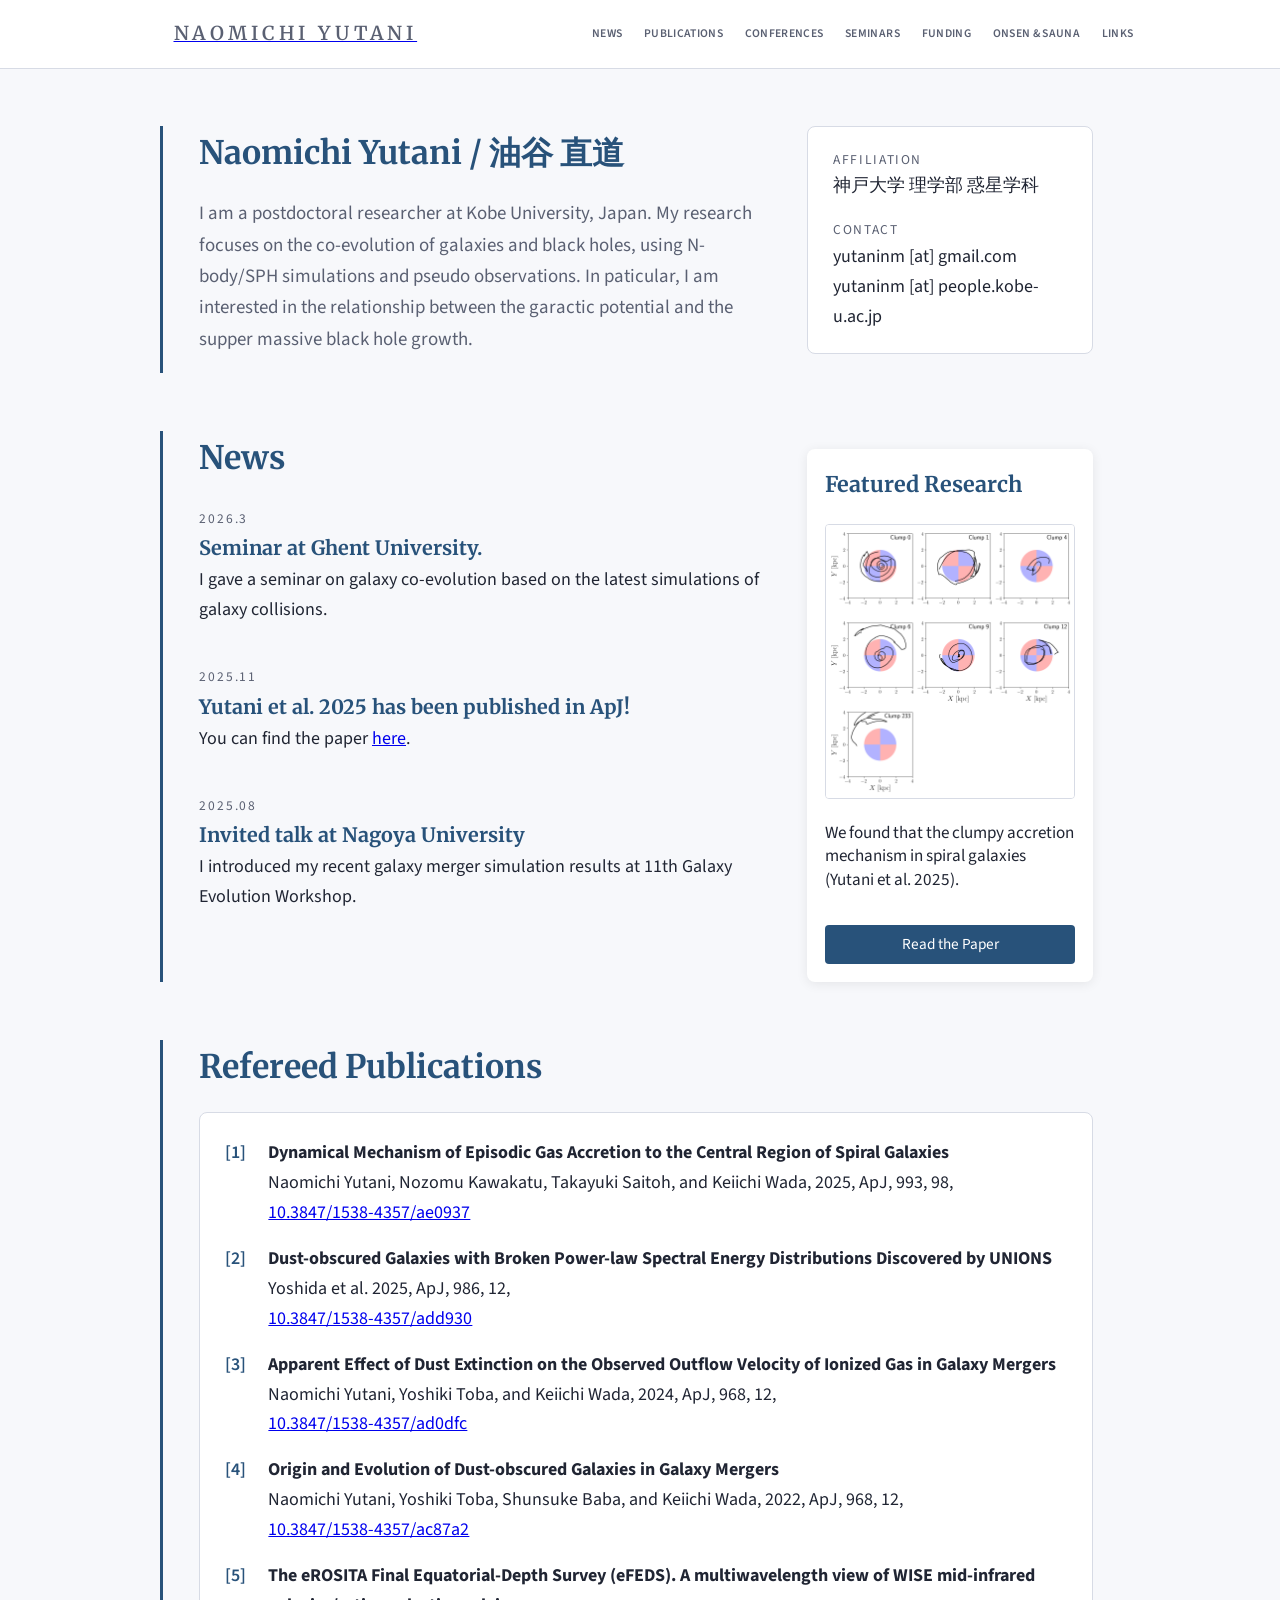
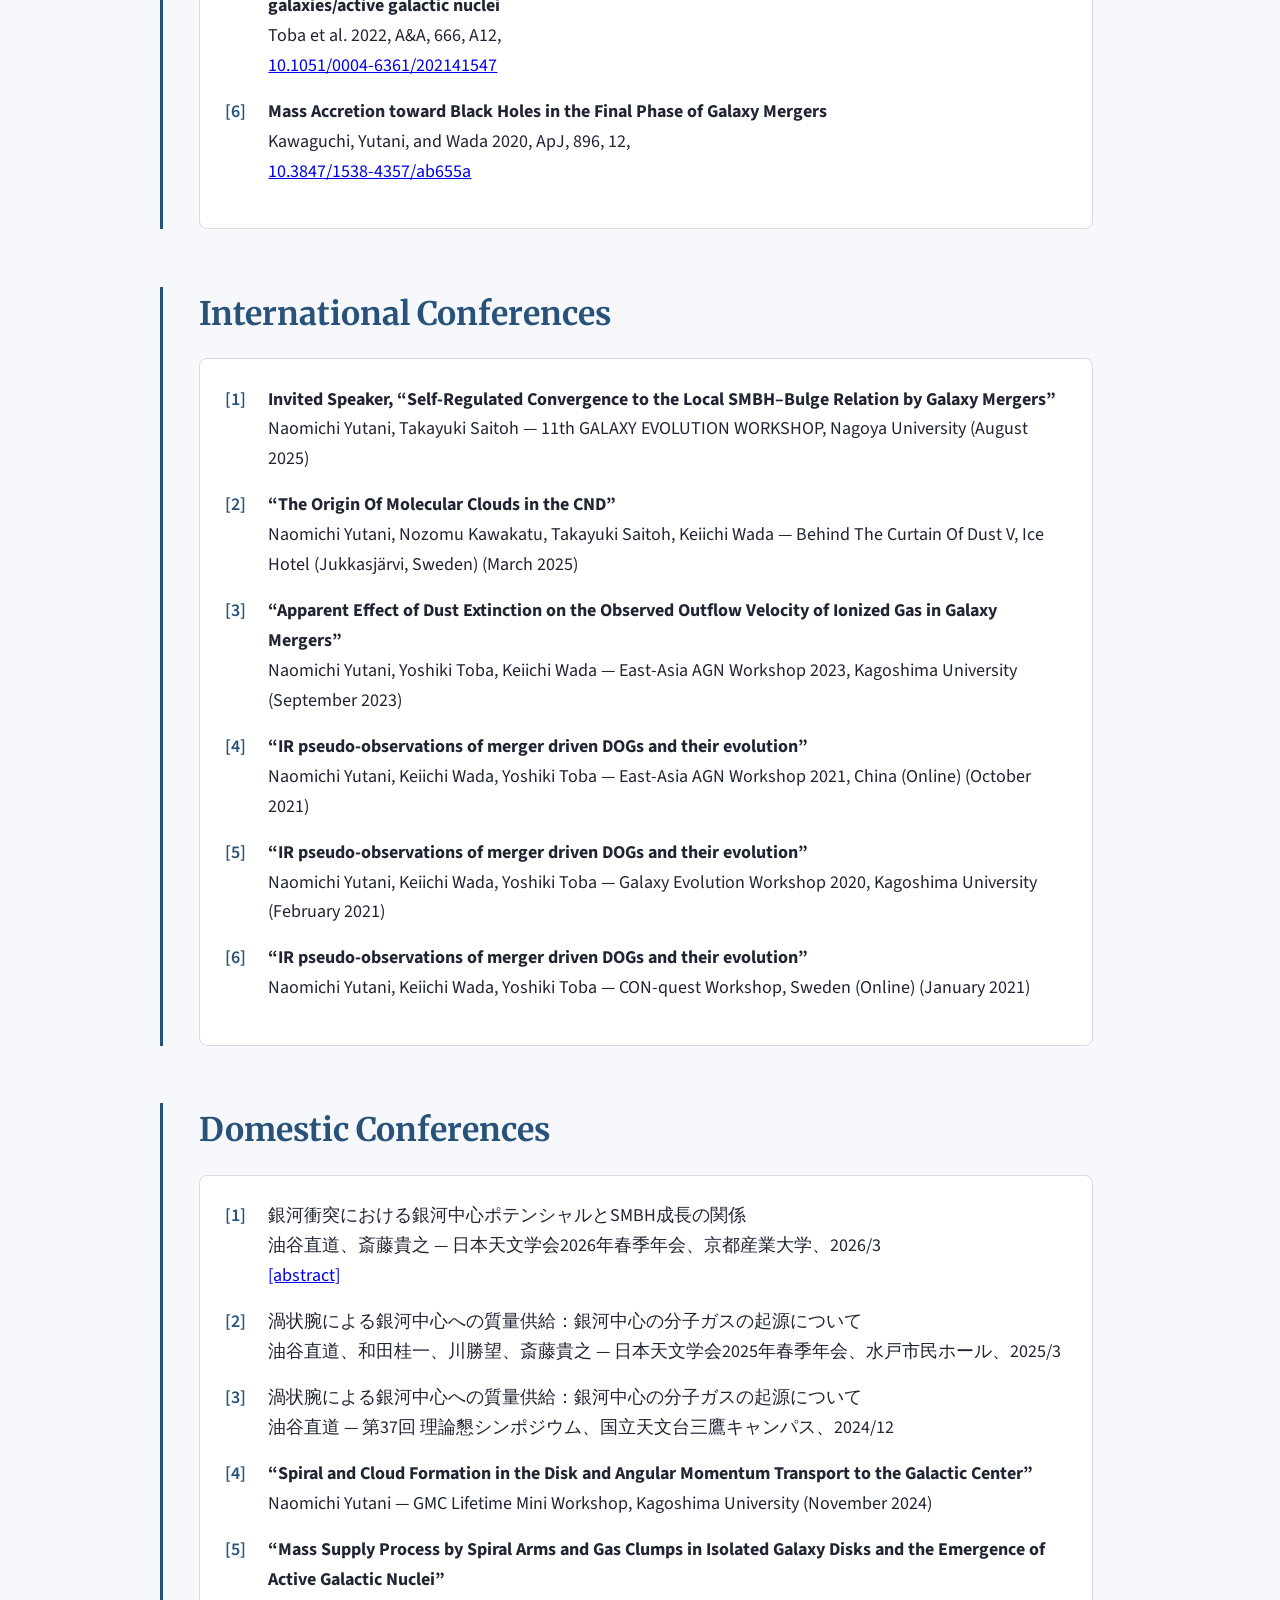
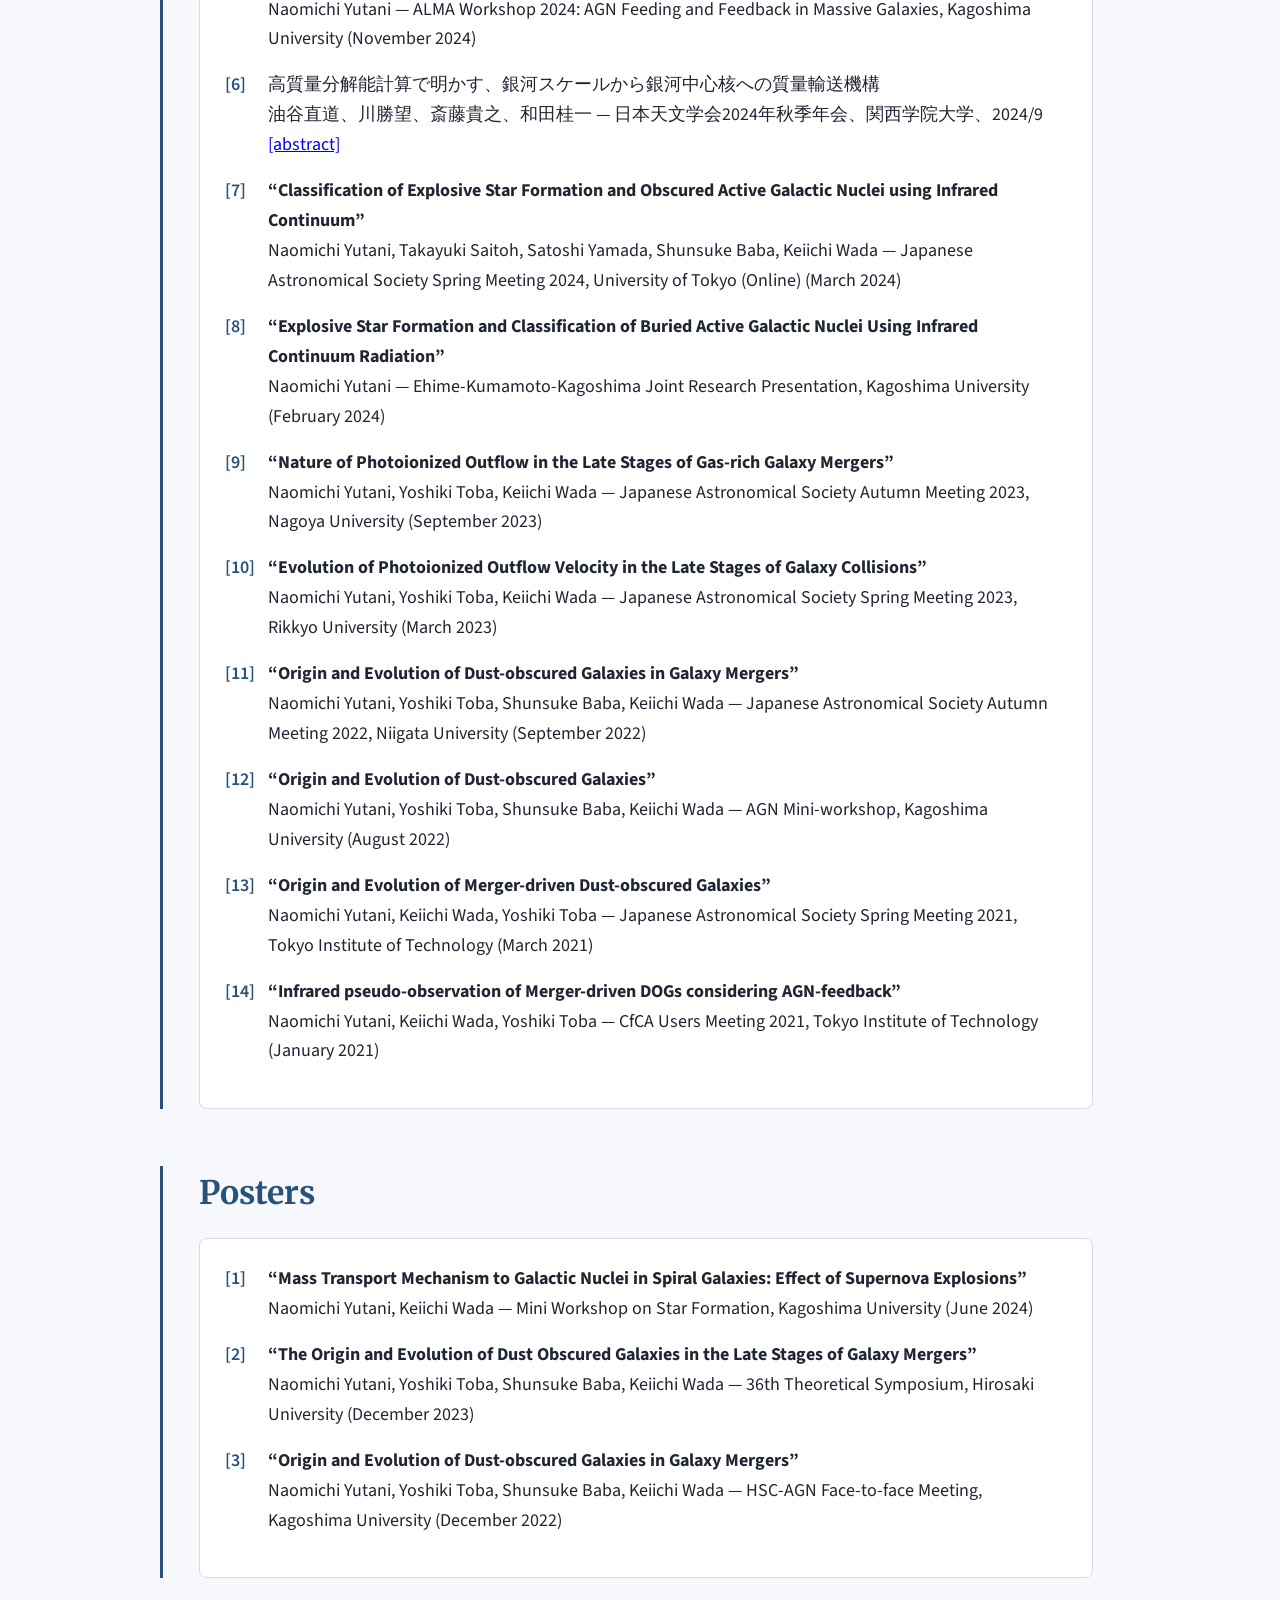
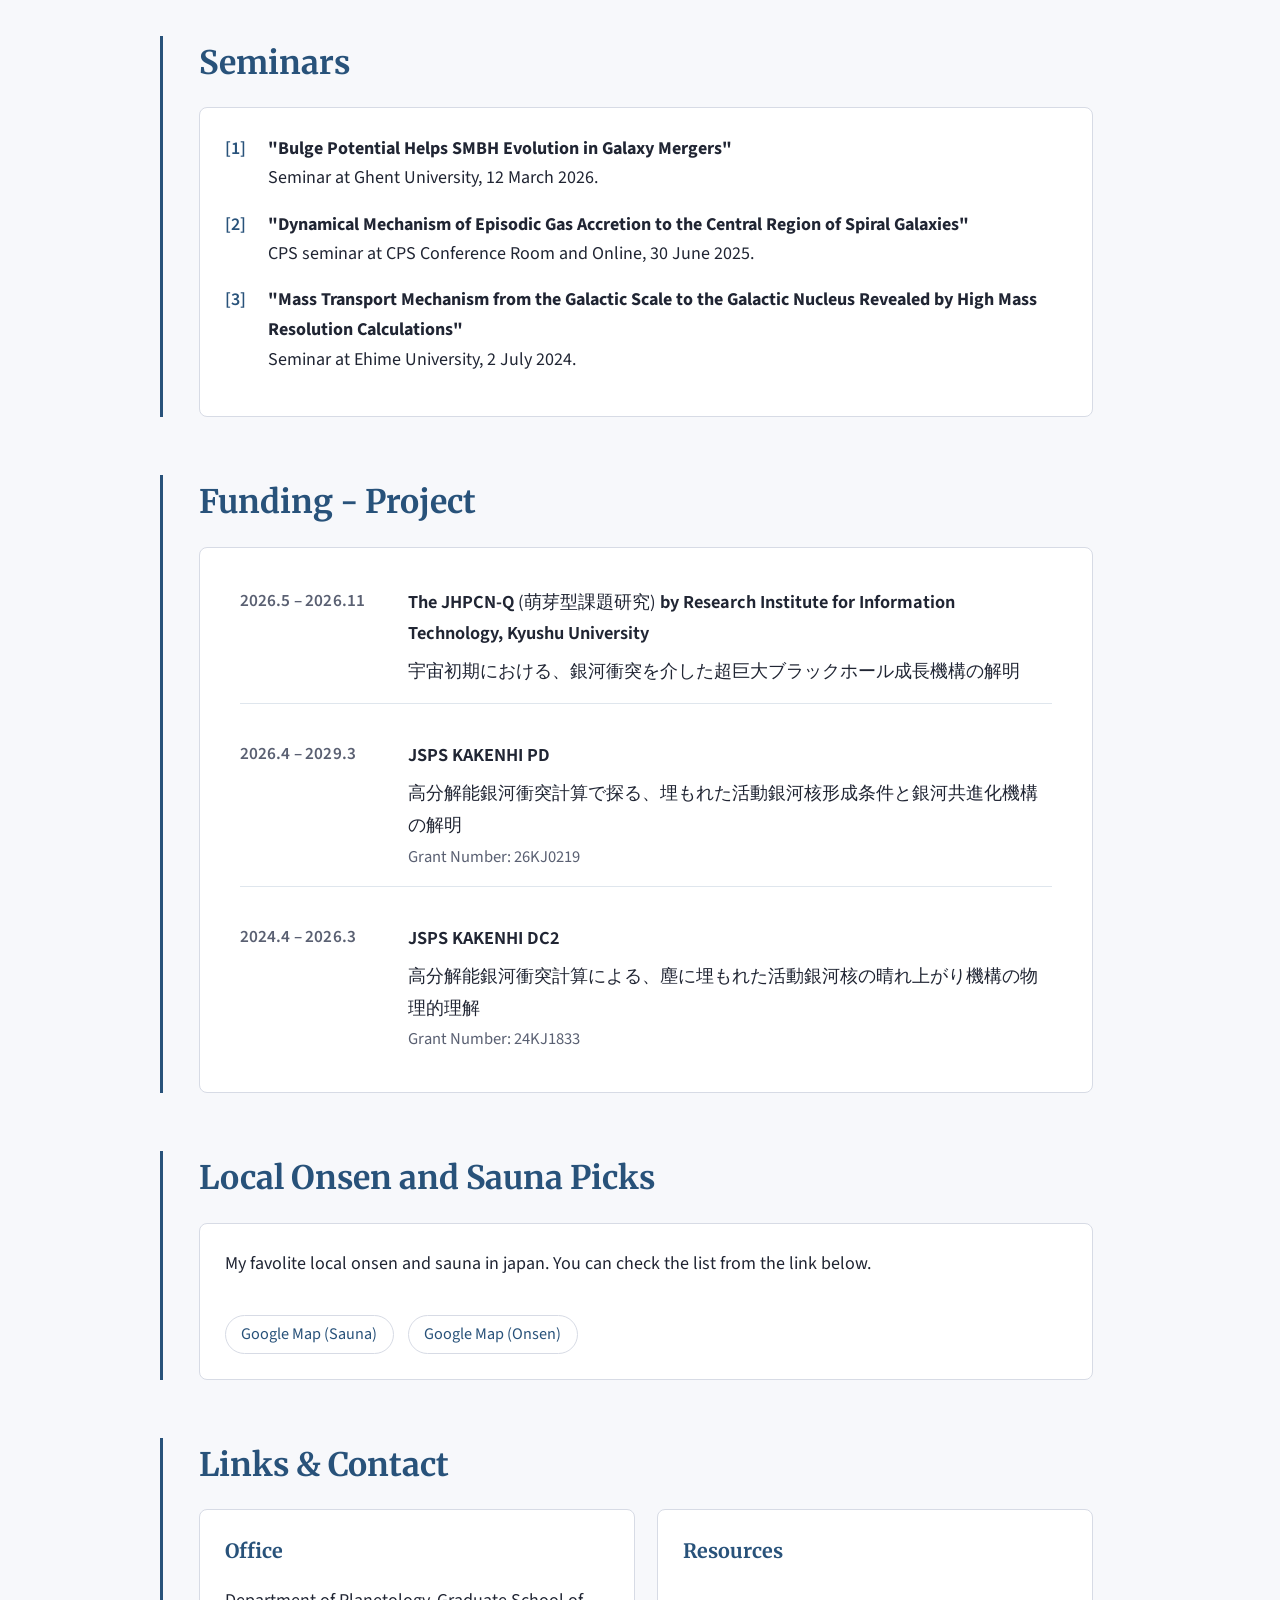
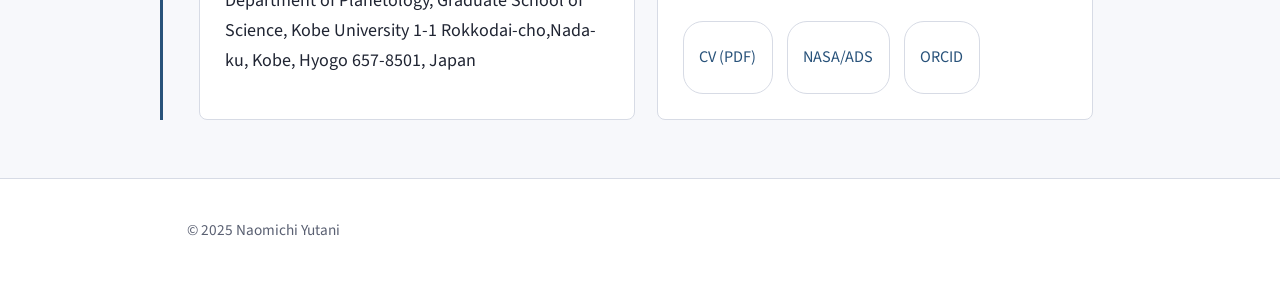
==== index.html @ e9ad1943 "update index.html" ====
<!DOCTYPE html>
<!--
  Naomichi Yutani research homepage
  コメントを追加して、初学者でも構造を追いやすいようにしています。
-->
<html lang="ja">
  <head>
    <meta charset="UTF-8" />
    <meta name="viewport" content="width=device-width, initial-scale=1.0" />
    <title>Naomichi Yutani (油谷 直道) – Personal Homepage</title>
    <link rel="preconnect" href="https://fonts.googleapis.com" />
    <link rel="preconnect" href="https://fonts.gstatic.com" crossorigin />
    <link
      href="https://fonts.googleapis.com/css2?family=Merriweather:wght@400;600&family=Source+Sans+3:wght@300;400;600&display=swap"
      rel="stylesheet"
    />
    <style>
      /*
        :root には CSS のカスタムプロパティ(変数)をまとめています。
        色やフォントサイズを一括で調整できるようにするためです。
      */
      :root {
        --bg: #f7f8fb;
        --surface: #ffffff;
        --text: #202533;
        --text-soft: #5a6072;
        --accent: #28527a;
        --border: #d7dbe5;
        font-size: clamp(15px, 0.9vw + 12px, 18px);
      }

      /* どの要素でも box-sizing を統一して、余白計算をシンプルにします。 */
      *,
      *::before,
      *::after {
        box-sizing: border-box;
      }

      /* ページ全体の基本スタイル。背景色と本文フォントなどを指定。 */
      body {
        margin: 0;
        font-family: "Source Sans 3", "Hiragino Sans", sans-serif;
        background: var(--bg);
        color: var(--text);
        line-height: 1.66;
      }

      /* ヘッダーは常に画面上部に固定するため position: sticky を利用。 */
      header {
        background: var(--surface);
        border-bottom: 1px solid var(--border);
        position: sticky;
        top: 0;
        z-index: 10;
        padding-left: 1.5rem;
      }

      /* コンテンツ幅を中央に揃え、左右に余白を作るラッパー。 */
      .container {
        max-width: 960px;
        margin: 0 auto;
        padding: 0 1.5rem;
      }

      .navbar {
        display: flex;
        align-items: center;
        justify-content: space-between;
        padding: 1rem 0;
      }

      .brand {
        display: flex;
        flex-direction: column;
        gap: 0.15rem;
      }

      .brand span:first-child {
        font-family: "Merriweather", "Yu Mincho", serif;
        font-size: clamp(1.8rem, 3vw, 2.2rem);
        font-weight: 700;
      }

      .brand span:last-child {
        font-size: clamp(0.95rem, 1.5vw, 1.1rem);
        text-transform: uppercase;
        letter-spacing: 0.2em;
        color: var(--text-soft);
        font-weight: 600;
      }

      /* ナビゲーションリンクは横並び。スマホではメディアクエリで上書き。 */
      nav {
        display: flex;
        gap: 1.2rem;
      }

      nav a {
        font-size: clamp(0.65rem, 0.9vw, 0.8rem);
        letter-spacing: 0.03em;
        text-transform: uppercase;
        text-decoration: none;
        color: var(--text-soft);
        font-weight: 600;
      }

      nav a:hover,
      nav a:focus {
        color: var(--accent);
      }

      /* スマホ用のナビ開閉ボタン。PCでは非表示にし、後で表示を切り替えます。 */
      .nav-toggle {
        display: none;
        background: none;
        border: 1px solid var(--border);
        border-radius: 4px;
        padding: 0.4rem 0.8rem;
        margin-right: 1.5rem;
        font-size: clamp(0.95rem, 1.4vw, 1rem);
        text-transform: uppercase;
        letter-spacing: 0.1em;
        font-weight: 600;
      }

      /* メイン領域に上下の余白を確保します。 */
      main {
        padding: 2rem 0 4rem;
      }

      /* Grid layout for news section */
      .grid-container {
        display: grid;
        grid-template-columns: 2fr 1fr;
        gap: 2rem;
        align-items: start;
      }

      .news-content {
        width: 100%;
      }

      @media (max-width: 768px) {
        .grid-container {
          grid-template-columns: 1fr;
        }
        
        .news-content {
          order: 1;
        }
        
        .news-details {
          order: -1;
          margin-bottom: 2rem;
        }
      }

      /* Hero section with two columns */
      .hero {
        display: grid;
        grid-template-columns: 1fr 1fr;
        gap: 2rem;
        align-items: start;
        margin-bottom: 3rem;
      }

      .hero > div:first-child {
        padding-right: 1rem;
      }

      /* Paper highlight section */
      /* News details section - for paper highlights */
      .news-details {
        display: grid;
        gap: 1rem;
        background: var(--surface);
        padding: 1rem;
        border-radius: 8px;
        box-shadow: 0 2px 12px rgba(0,0,0,0.08);
        margin-top: 1rem;
      }

      .news-details h3 {
        font-size: 1.2rem;
        margin: 0 0 0.15rem 0;
        color: var(--accent);
      }

      .news-details img {
        width: 100%;
        border-radius: 4px;
        margin: 0.05rem 0 0.05rem 0;
        border: 1px solid var(--border);
      }

      .news-details p {
        margin: 0.15rem 0 0.3rem 0;
        line-height: 1.4;
        font-size: 0.95rem;
      }

      .news-details .button {
        display: inline-block;
        margin-top: 0.5rem;
        padding: 0.4rem 1rem;
        background-color: var(--accent);
        color: white;
        text-decoration: none;
        border-radius: 4px;
        font-size: 0.85rem;
        transition: all 0.2s ease;
        text-align: center;
        min-width: 120px;
      }

      .news-details .button:hover {
        background-color: #1a3d5c;
        transform: translateY(-1px);
        box-shadow: 0 2px 8px rgba(0,0,0,0.1);
      }

      .paper-highlight img {
        width: 100%;
        border-radius: 4px;
        margin: 1rem 0;
        border: 1px solid var(--border);
      }

      .paper-highlight h3 {
        margin-bottom: 0.5rem;
        color: var(--accent);
        font-size: 1.2rem;
      }

      .paper-highlight p {
        margin: 0.5rem 0;
        line-height: 1.5;
      }

      .button {
        display: inline-block;
        margin-top: 0.8rem;
        padding: 0.5rem 1rem;
        background-color: var(--accent);
        color: white;
        text-decoration: none;
        border-radius: 4px;
        font-size: 0.9rem;
        transition: background-color 0.2s ease;
      }

      .button:hover {
        background-color: #1a3d5c;
      }

      /* Responsive Design */
      @media (max-width: 768px) {
        .hero {
          grid-template-columns: 1fr;
        }
        
        .hero > div:first-child {
          padding-right: 0;
        }
      }

      section {
        margin: 3.2rem 0;
        scroll-margin-top: clamp(5rem, 10vh, 6.5rem);
        position: relative;
        padding-left: 1.5rem;
        border-left: 3px solid var(--accent);
        padding-left: 2rem;
        margin-left: -1.5rem;
        transition: border-color 0.3s ease;
      }

      /* ホバー時のアクセント */
      section:hover {
        border-left-color: var(--text-soft);
      }

      h1,
      h2,
      h3 {
        font-family: "Merriweather", "Yu Mincho", serif;
        margin: 0;
        color: var(--accent);
      }

      h2 {
        font-size: 1.8rem;
        margin-bottom: 1rem;
      }

      h3 {
        font-size: 1.1rem;
      }

      p {
        margin: 0 0 1rem;
      }

      /* ヒーローエリア（最初の紹介部分）は Grid でレイアウト。 */
      .hero {
        display: grid;
        gap: 2rem;
      }

      .hero h1 {
        font-size: clamp(2.1rem, 4vw, 2.8rem);
        margin-bottom: 0.8rem;
      }

      .hero .lead {
        font-size: 1.05rem;
        color: var(--text-soft);
      }

      /* 右側のプロフィール詳細。枠線と角丸でカード風にしています。 */
      .hero-details {
        display: grid;
        gap: 1rem;
        padding: 1.2rem 1.4rem;
        background: var(--surface);
        border: 1px solid var(--border);
        border-radius: 8px;
      }

      .hero-details span {
        display: block;
      }

      .hero-details span.label {
        font-size: 0.75rem;
        text-transform: uppercase;
        letter-spacing: 0.12em;
        color: var(--text-soft);
      }

      .section-intro {
        color: var(--text-soft);
        max-width: 700px;
      }

      /* リストをシンプルなカード型に表示するための共通クラス。 */
      .list-simple {
        display: grid;
        gap: 1rem;
        padding: 1.4rem;
        background: var(--surface);
        border: 1px solid var(--border);
        border-radius: 8px;
      }

      .list-simple li {
        margin: 0 0 0.4rem;
      }

      .list-simple strong {
        display: block;
        font-size: 1rem;
      }


      /* 取得ファンドを、日付から始まるシンプルな2カラムで表示。 */
      .funding-list {
        display: grid;
        gap: 0;
        padding: 2.2rem;
        background: var(--surface);
        border: 1px solid var(--border);
        border-radius: 8px;
      }

      .funding-item {
        display: grid;
        grid-template-columns: 150px 1fr;
        gap: 1rem;
      }

      .funding-item + .funding-item {
        border-top: 1px solid rgba(31, 79, 130, 0.14);
        margin-top: 0.85rem;
        padding-top: 2rem;
      }

      .funding-period {
        color: var(--text-soft);
        font-size: 0.96rem;
        font-weight: 600;
        letter-spacing: 0.01em;
        line-height: 1.6;
        white-space: nowrap;
      }

      .funding-body {
        min-width: 0;
      }

      .funding-award,
      .funding-agency {
        color: var(--text);
        font-size: 1.02rem;
        font-weight: 650;
        line-height: 1.65;
      }

      .funding-award .normal-ja {
        font-weight: 400;
      }

      .funding-number {
        color: var(--text-soft);
        font-size: 0.92rem;
        font-weight: 400;
        line-height: 1.6;
        margin-top: 0.1rem;
      }

      .funding-title {
        color: var(--text);
        font-size: 0.98rem;
        font-weight: 400;
        line-height: 1.8;
        margin-top: 0.45rem;
      }

      @media (max-width: 760px) {
        .funding-list {
          padding: 1.4rem;
        }

        .funding-item {
          grid-template-columns: 1fr;
          row-gap: 0.35rem;
        }
      }
      /* 論文リストを [1], [2] 形式で表示するためのスタイル。 */
      .pub-list {
        list-style: none;
        margin: 0;
        padding: 0;
        counter-reset: pub;
      }

      .pub-list li {
        counter-increment: pub;
        position: relative;
        padding-left: 2.4rem;
        margin-bottom: 0.9rem;
      }

      .pub-list li::before {
        content: "[" counter(pub) "]";
        position: absolute;
        left: 0;
        color: var(--accent);
        font-weight: 600;
      }

      /* item-stack は上下にカードを並べるためのヘルパークラス。 */
      .item-stack {
        display: grid;
        gap: 1rem;
      }

      .news-item time {
        font-size: 0.75rem;
        text-transform: uppercase;
        letter-spacing: 0.14em;
        color: var(--text-soft);
      }

      /* 外部リンクをバッジ風に並べます。 */
      .links {
        display: flex;
        flex-wrap: wrap;
        gap: 0.8rem;
      }

      .links a {
        display: inline-flex;
        align-items: center;
        justify-content: center;
        padding: 0.28rem 0.85rem;
        border: 1px solid var(--border);
        border-radius: 20px;
        text-decoration: none;
        color: var(--accent);
        font-size: 0.9rem;
      }

      .contact-grid {
        display: grid;
        gap: 1.2rem;
      }

      /* フッターは薄い境界線で区切り、背景を白に戻します。 */
      footer {
        padding: 2rem 0 2.5rem;
        border-top: 1px solid var(--border);
        background: var(--surface);
      }

      footer p {
        color: var(--text-soft);
        font-size: 0.85rem;
        margin: 0.2rem 0;
      }

      /*
        幅が広い画面では hero と contact セクションを 2 カラムにします。
      */
      @media (min-width: 780px) {
        .hero {
          grid-template-columns: 2fr 1fr;
          align-items: start;
        }

        .contact-grid {
          grid-template-columns: repeat(2, minmax(0, 1fr));
        }
      }

      /*
        スマホ幅ではナビゲーションをモーダル風に表示し、開閉ボタンを表示。
      */
      @media (max-width: 720px) {
        nav {
          position: fixed;
          inset: 60px 1.5rem auto;
          flex-direction: column;
          background: var(--surface);
          border: 1px solid var(--border);
          padding: 1rem;
          border-radius: 8px;
          box-shadow: 0 10px 30px rgba(25, 31, 45, 0.08);
          transform: translateY(-140%);
          transition: transform 0.25s ease;
        }

        nav.open {
          transform: translateY(0);
        }

        .nav-toggle {
          display: inline-flex;
        }
      }
    </style>
  </head>
  <body>
    <header>
      <div class="container navbar">
        <!-- サイト名と専門分野。PCでもスマホでも常に表示します。 -->
        <a href="#" class="brand">
          <span>NAOMICHI YUTANI</span>
        </a>
        <!-- スマホでナビゲーションを開くボタン。PCでは display: none になります。 -->
        <button class="nav-toggle" aria-expanded="false">MENU</button>
        <nav>
          <a href="#news">News</a>
          <a href="#publications">Publications</a>
          <a href="#conferences">Conferences</a>
          <a href="#seminars">Seminars</a>
          <a href="#funding">Funding</a>
          <a href="#onsen">Onsen &amp; Sauna</a>
          <a href="#links">Links</a>
        </nav>
      </div>
    </header>

    <!-- メインコンテンツ。 container で左右の余白を統一します。 -->
    <main class="container">
      <section id="about" class="hero">
        <div>
          <!-- ヒーロー（自己紹介）部分の見出しと説明文。 -->
          <h2>Naomichi Yutani / 油谷 直道</h2>
          <p class="lead">
            I am a postdoctoral researcher at Kobe University, Japan. 
            My research focuses on the co-evolution of galaxies and black holes, using N-body/SPH simulations and pseudo observations.
            In paticular, I am interested in the relationship between the garactic potential and the supper massive black hole growth.
          </p>
        </div>
        <!-- 右側の情報カード。所属・キーワード・連絡先をまとめています。 -->
        <aside class="hero-details">
          <div>
            <span class="label">Affiliation</span>
            <span>神戸大学 理学部 惑星学科</span>
          </div>
          <div>
            <span class="label">Contact</span>
            <span>yutaninm [at] gmail.com</span>
            <span>yutaninm [at] people.kobe-u.ac.jp</span>
          </div>
        </aside>
      </section>

      <!-- 最近のニュースを3件掲載。 -->
      <section id="news" class="grid-container">
        <div class="news-content">
          <h2>News</h2>
          <div class="item-stack">
            <article class="news-item">
              <time>2026.3</time>
              <h3>Seminar at Ghent University.</h3>
              <p>I gave a seminar on galaxy co-evolution based on the latest simulations of galaxy collisions.</p>
            </article>
            <article class="news-item">
              <time>2025.11</time>
              <h3>Yutani et al. 2025 has been published in ApJ!</h3>
              <p>You can find the paper <a href="https://ui.adsabs.harvard.edu/abs/2025ApJ...993...98Y/abstract">here</a>.</p>
            </article>
            <article class="news-item">
              <time>2025.08</time>
              <h3>Invited talk at Nagoya University</h3>
              <p>I introduced my recent galaxy merger simulation results at 11th Galaxy Evolution Workshop.</p>
            </article>
          </div>
        </div>
        
        <aside class="news-details">
          <h3>Featured Research</h3>
          <img src="Yutani25-clump-orbi.png" alt="Dynamical Mechanism of Episodic Gas Accretion">
          <p>We found that the clumpy accretion mechanism in spiral galaxies (Yutani et al. 2025).</p>
          <a href="https://ui.adsabs.harvard.edu/abs/2025ApJ...993...98Y/abstract" class="button">Read the Paper</a>
        </aside>
      </section>
      
      <section id="publications">
        <h2>Refereed Publications</h2>
        <div class="list-simple">
          <ol class="pub-list">
            <li>
              <strong>Dynamical Mechanism of Episodic Gas Accretion to the Central Region of Spiral Galaxies</strong>
              Naomichi Yutani, Nozomu Kawakatu, Takayuki Saitoh, and Keiichi Wada, 2025, ApJ, 993, 98,<br>
              <a href="https://iopscience.iop.org/article/10.3847/1538-4357/ae0937">10.3847/1538-4357/ae0937</a>
            </li>
            <li>
              <strong>Dust-obscured Galaxies with Broken Power-law Spectral Energy Distributions Discovered by UNIONS</strong>
              Yoshida et al. 2025, ApJ, 986, 12,<br>
              <a href="https://iopscience.iop.org/article/10.3847/1538-4357/add930">10.3847/1538-4357/add930</a>
            </li>
            <li>
              <strong>Apparent Effect of Dust Extinction on the Observed Outflow Velocity of Ionized Gas in Galaxy Mergers</strong>
              Naomichi Yutani, Yoshiki Toba, and Keiichi Wada, 2024, ApJ, 968, 12,<br>
              <a href="https://iopscience.iop.org/article/10.3847/1538-4357/ad0dfc">10.3847/1538-4357/ad0dfc</a>
            </li>
            <li>
              <strong>Origin and Evolution of Dust-obscured Galaxies in Galaxy Mergers</strong>
              Naomichi Yutani, Yoshiki Toba, Shunsuke Baba, and Keiichi Wada, 2022, ApJ, 968, 12,<br>
              <a href="https://iopscience.iop.org/article/10.3847/1538-4357/ac87a2">10.3847/1538-4357/ac87a2</a>
            </li>
            <li>
              <strong>The eROSITA Final Equatorial-Depth Survey (eFEDS). A multiwavelength view of WISE mid-infrared galaxies/active galactic nuclei</strong>
              Toba et al. 2022, A&A, 666, A12,<br>
              <a href="https://www.aanda.org/articles/aa/full_html/2022/05/aa41547-21/aa41547-21.html">10.1051/0004-6361/202141547</a>
            </li>
            <li>
              <strong>Mass Accretion toward Black Holes in the Final Phase of Galaxy Mergers</strong>
              Kawaguchi, Yutani, and Wada 2020, ApJ, 896, 12,<br>
              <a href="https://iopscience.iop.org/article/10.3847/1538-4357/ab655a">10.3847/1538-4357/ab655a</a>
            </li>
          </ol>
        </div>
      </section>

      <section id="conferences">
        <h2>International Conferences</h2>
        <div class="list-simple">
          <ol class="pub-list">
            <li>
              <strong>Invited Speaker, “Self-Regulated Convergence to the Local SMBH–Bulge Relation by Galaxy Mergers”</strong>
              Naomichi Yutani, Takayuki Saitoh — 11th GALAXY EVOLUTION WORKSHOP, Nagoya University (August 2025)
            </li>
            <li>
              <strong>“The Origin Of Molecular Clouds in the CND”</strong>
              Naomichi Yutani, Nozomu Kawakatu, Takayuki Saitoh, Keiichi Wada — Behind The Curtain Of Dust V, Ice Hotel (Jukkasjärvi, Sweden) (March 2025)
            </li>
            <li>
              <strong>“Apparent Effect of Dust Extinction on the Observed Outflow Velocity of Ionized Gas in Galaxy Mergers”</strong>
              Naomichi Yutani, Yoshiki Toba, Keiichi Wada — East-Asia AGN Workshop 2023, Kagoshima University (September 2023)
            </li>
            <li>
              <strong>“IR pseudo-observations of merger driven DOGs and their evolution”</strong>
              Naomichi Yutani, Keiichi Wada, Yoshiki Toba — East-Asia AGN Workshop 2021, China (Online) (October 2021)
            </li>
            <li>
              <strong>“IR pseudo-observations of merger driven DOGs and their evolution”</strong>
              Naomichi Yutani, Keiichi Wada, Yoshiki Toba — Galaxy Evolution Workshop 2020, Kagoshima University (February 2021)
            </li>
            <li>
              <strong>“IR pseudo-observations of merger driven DOGs and their evolution”</strong>
              Naomichi Yutani, Keiichi Wada, Yoshiki Toba — CON-quest Workshop, Sweden (Online) (January 2021)
            </li>
          </ol>
        </div>
      </section>

      <section id="domestic-conferences">
        <h2>Domestic Conferences </h2>
        <div class="list-simple">
          <ol class="pub-list">
            <li>
              銀河衝突における銀河中心ポテンシャルとSMBH成長の関係<br>
              油谷直道、斎藤貴之 —  日本天文学会2026年春季年会、京都産業大学、2026/3<br>
              <a href="https://www.asj.or.jp/nenkai/archive/2026a/pdf/X05a.pdf">[abstract]</a>
            </li>
            <li>
              渦状腕による銀河中心への質量供給：銀河中心の分子ガスの起源について<br>
              油谷直道、和田桂一、川勝望、斎藤貴之 — 日本天文学会2025年春季年会、水戸市民ホール、2025/3
            </li>
            <li>
              渦状腕による銀河中心への質量供給：銀河中心の分子ガスの起源について<br>
              油谷直道 — 第37回 理論懇シンポジウム、国立天文台三鷹キャンパス、2024/12
            </li>
            <li>
              <strong>“Spiral and Cloud Formation in the Disk and Angular Momentum Transport to the Galactic Center”</strong>
              Naomichi Yutani — GMC Lifetime Mini Workshop, Kagoshima University (November 2024)
            </li>
            <li>
              <strong>“Mass Supply Process by Spiral Arms and Gas Clumps in Isolated Galaxy Disks and the Emergence of Active Galactic Nuclei”</strong>
              Naomichi Yutani — ALMA Workshop 2024: AGN Feeding and Feedback in Massive Galaxies, Kagoshima University (November 2024)
            </li>
            <li>
              高質量分解能計算で明かす、銀河スケールから銀河中心核への質量輸送機構<br>
              油谷直道、川勝望、斎藤貴之、和田桂一 — 日本天文学会2024年秋季年会、関西学院大学、2024/9<br>
              <a href="https://www.asj.or.jp/nenkai/archive/2024b/pdf/X52a.pdf">[abstract]</a>
            </li>
            <li>
              <strong>“Classification of Explosive Star Formation and Obscured Active Galactic Nuclei using Infrared Continuum”</strong>
              Naomichi Yutani, Takayuki Saitoh, Satoshi Yamada, Shunsuke Baba, Keiichi Wada — Japanese Astronomical Society Spring Meeting 2024, University of Tokyo (Online) (March 2024)
            </li>
            <li>
              <strong>“Explosive Star Formation and Classification of Buried Active Galactic Nuclei Using Infrared Continuum Radiation”</strong>
              Naomichi Yutani — Ehime-Kumamoto-Kagoshima Joint Research Presentation, Kagoshima University (February 2024)
            </li>
            <li>
              <strong>“Nature of Photoionized Outflow in the Late Stages of Gas-rich Galaxy Mergers”</strong>
              Naomichi Yutani, Yoshiki Toba, Keiichi Wada — Japanese Astronomical Society Autumn Meeting 2023, Nagoya University (September 2023)
            </li>
            <li>
              <strong>“Evolution of Photoionized Outflow Velocity in the Late Stages of Galaxy Collisions”</strong>
              Naomichi Yutani, Yoshiki Toba, Keiichi Wada — Japanese Astronomical Society Spring Meeting 2023, Rikkyo University (March 2023)
            </li>
            <li>
              <strong>“Origin and Evolution of Dust-obscured Galaxies in Galaxy Mergers”</strong>
              Naomichi Yutani, Yoshiki Toba, Shunsuke Baba, Keiichi Wada — Japanese Astronomical Society Autumn Meeting 2022, Niigata University (September 2022)
            </li>
            <li>
              <strong>“Origin and Evolution of Dust-obscured Galaxies”</strong>
              Naomichi Yutani, Yoshiki Toba, Shunsuke Baba, Keiichi Wada — AGN Mini-workshop, Kagoshima University (August 2022)
            </li>
            <li>
              <strong>“Origin and Evolution of Merger-driven Dust-obscured Galaxies”</strong>
              Naomichi Yutani, Keiichi Wada, Yoshiki Toba — Japanese Astronomical Society Spring Meeting 2021, Tokyo Institute of Technology (March 2021)
            </li>
            <li>
              <strong>“Infrared pseudo-observation of Merger-driven DOGs considering AGN-feedback”</strong>
              Naomichi Yutani, Keiichi Wada, Yoshiki Toba — CfCA Users Meeting 2021, Tokyo Institute of Technology (January 2021)
            </li>
          </ol>
        </div>
      </section>

      <section id="posters">
        <h2>Posters</h2>
        <div class="list-simple">
          <ol class="pub-list">
            <li>
              <strong>“Mass Transport Mechanism to Galactic Nuclei in Spiral Galaxies: Effect of Supernova Explosions”</strong>
              Naomichi Yutani, Keiichi Wada — Mini Workshop on Star Formation, Kagoshima University (June 2024)
            </li>
            <li>
              <strong>“The Origin and Evolution of Dust Obscured Galaxies in the Late Stages of Galaxy Mergers”</strong>
              Naomichi Yutani, Yoshiki Toba, Shunsuke Baba, Keiichi Wada — 36th Theoretical Symposium, Hirosaki University (December 2023)
            </li>
            <li>
              <strong>“Origin and Evolution of Dust-obscured Galaxies in Galaxy Mergers”</strong>
              Naomichi Yutani, Yoshiki Toba, Shunsuke Baba, Keiichi Wada — HSC-AGN Face-to-face Meeting, Kagoshima University (December 2022)
            </li>
          </ol>
        </div>
      </section>

      <section id="seminars">
        <h2>Seminars</h2>
        <div class="list-simple">
          <ol class="pub-list">
            <li>
              <strong>"Bulge Potential Helps SMBH Evolution in Galaxy Mergers"</strong>
              Seminar at Ghent University, 12 March 2026.
            </li>
            <li>
              <strong>"Dynamical Mechanism of Episodic Gas Accretion to the Central Region of Spiral Galaxies"</strong>
              CPS seminar at CPS Conference Room and Online, 30 June 2025.
            </li>
            <li>
              <strong>"Mass Transport Mechanism from the Galactic Scale to the Galactic Nucleus Revealed by High Mass Resolution Calculations"</strong>
              Seminar at Ehime University, 2 July 2024.
            </li>
          </ol>
        </div>
      </section>

      <!-- 取得した科研費・ファンドの一覧。 -->
      <section id="funding">
        <h2>Funding - Project</h2>

        <div class="funding-list">
          <div class="funding-item">
            <div class="funding-period">2026.5 – 2026.11</div>
            <div class="funding-body">
              <div class="funding-award">
                The JHPCN-Q <span class="normal-ja">(萌芽型課題研究)</span> by Research Institute for Information Technology, Kyushu University
              </div>
              <div class="funding-title">
                宇宙初期における、銀河衝突を介した超巨大ブラックホール成長機構の解明
              </div>
            </div>
          </div>

          <div class="funding-item">
            <div class="funding-period">2026.4 – 2029.3</div>
            <div class="funding-body">
              <div class="funding-agency">JSPS KAKENHI PD</div>
              <div class="funding-title">高分解能銀河衝突計算で探る、埋もれた活動銀河核形成条件と銀河共進化機構の解明</div>
              <div class="funding-number">Grant Number: 26KJ0219</div>
            </div>
          </div>

          <div class="funding-item">
            <div class="funding-period">2024.4 – 2026.3</div>
            <div class="funding-body">
              <div class="funding-agency">JSPS KAKENHI DC2</div>
              <div class="funding-title">高分解能銀河衝突計算による、塵に埋もれた活動銀河核の晴れ上がり機構の物理的理解</div>
              <div class="funding-number">Grant Number: 24KJ1833</div>
            </div>
          </div>
        </div>
      </section>

      <section id="onsen">
        <h2>Local Onsen and Sauna Picks</h2>
        <div class="list-simple">
          <p>
            My favolite local onsen and sauna in japan. You can check the list from the link below.
          </p>
          <div class="links">
            <a href="https://maps.app.goo.gl/DtQVYrNTesRUhzyeA" target="_blank" rel="noopener">Google Map (Sauna)</a>
            <a href="https://maps.app.goo.gl/VbhQrzFkJMpSLd1N9" target="_blank" rel="noopener">Google Map (Onsen)</a>
          </div>
        </div>
      </section>

      <!-- 連絡先と関連リンクのまとめ。 -->
      <section id="links">
        <h2>Links &amp; Contact</h2>
        <div class="contact-grid">
          <div class="list-simple">
            <h3>Office</h3>
            <p>
              Department of Planetology, Graduate School of Science, Kobe University 1-1 Rokkodai-cho,Nada-ku, Kobe, Hyogo 657-8501, Japan
            </p>
          </div>
          <div class="list-simple">
            <h3>Resources</h3>
            <div class="links">
              <a href="CV_NY.pdf">CV (PDF)</a>
              <a href="https://ui.adsabs.harvard.edu/search/filter_database_fq_database=AND&filter_database_fq_database=((database%3Aastronomy%20OR%20database%3Aphysics))&filter_database_fq_database=database%3A%22astronomy%22&fq=%7B!type%3Daqp%20v%3D%24fq_database%7D&fq_database=(((database%3Aastronomy%20OR%20database%3Aphysics))%20AND%20database%3A%22astronomy%22)&q=%20author%3A%22yutani%2C%20naomichi%22&sort=date%20desc%2C%20bibcode%20desc&p_=0">NASA/ADS</a>
              <a href="https://orcid.org/0009-0008-8432-7460">ORCID</a>
            </div>
          </div>
        </div>
      </section>
    </main>

    <!-- フッターには所属と著作権の表示のみ。 -->
    <footer>
      <div class="container">
        <p>© 2025 Naomichi Yutani</p>
      </div>
    </footer>

    <script>
      // nav-toggle ボタンでメニューの開閉を制御します。
      const toggle = document.querySelector(".nav-toggle");
      const nav = document.querySelector("nav");

      toggle?.addEventListener("click", () => {
        // aria-expanded を更新してスクリーンリーダーでも状態がわかるようにする。
        const expanded = toggle.getAttribute("aria-expanded") === "true";
        toggle.setAttribute("aria-expanded", String(!expanded));
        nav.classList.toggle("open");
      });

      nav?.querySelectorAll("a").forEach((link) => {
        link.addEventListener("click", () => {
          // メニュー内のリンクを押したら自動で閉じます。
          nav.classList.remove("open");
          toggle?.setAttribute("aria-expanded", "false");
        });
      });
    </script>
  </body>
</html>
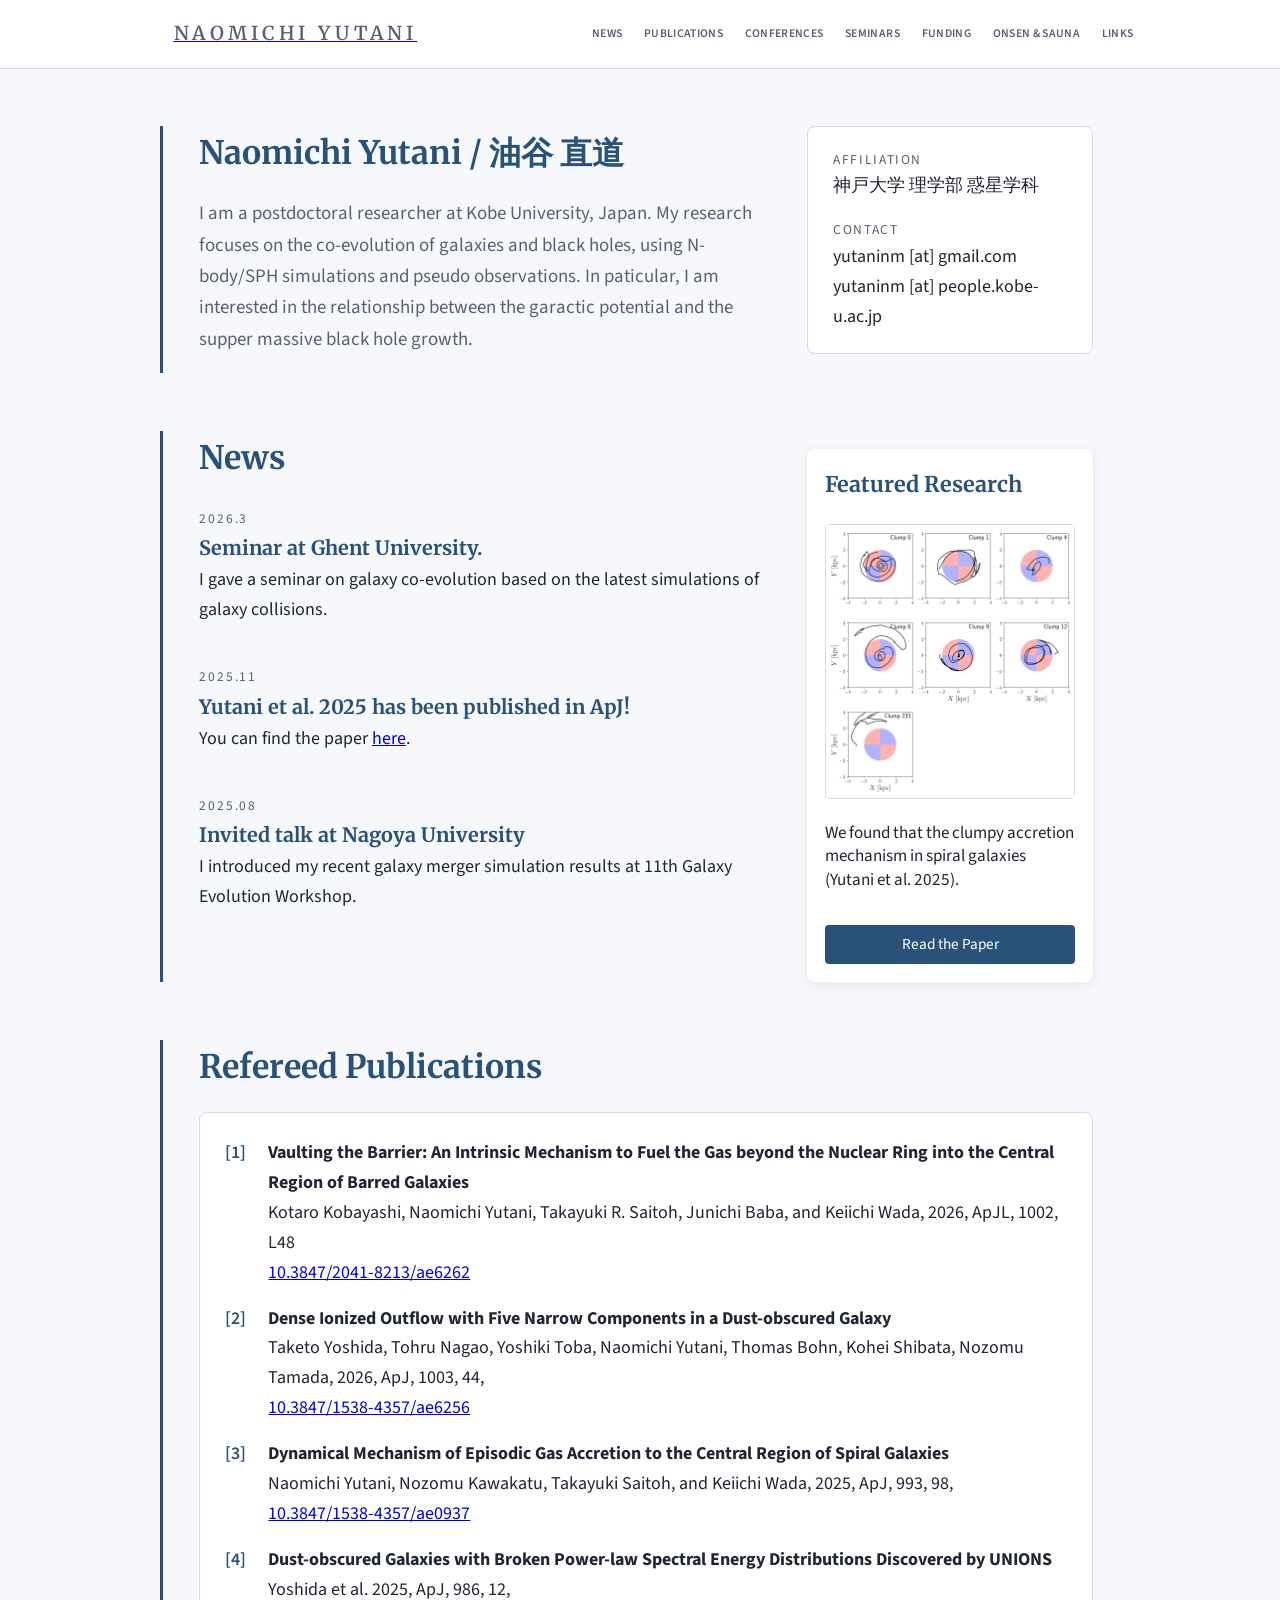
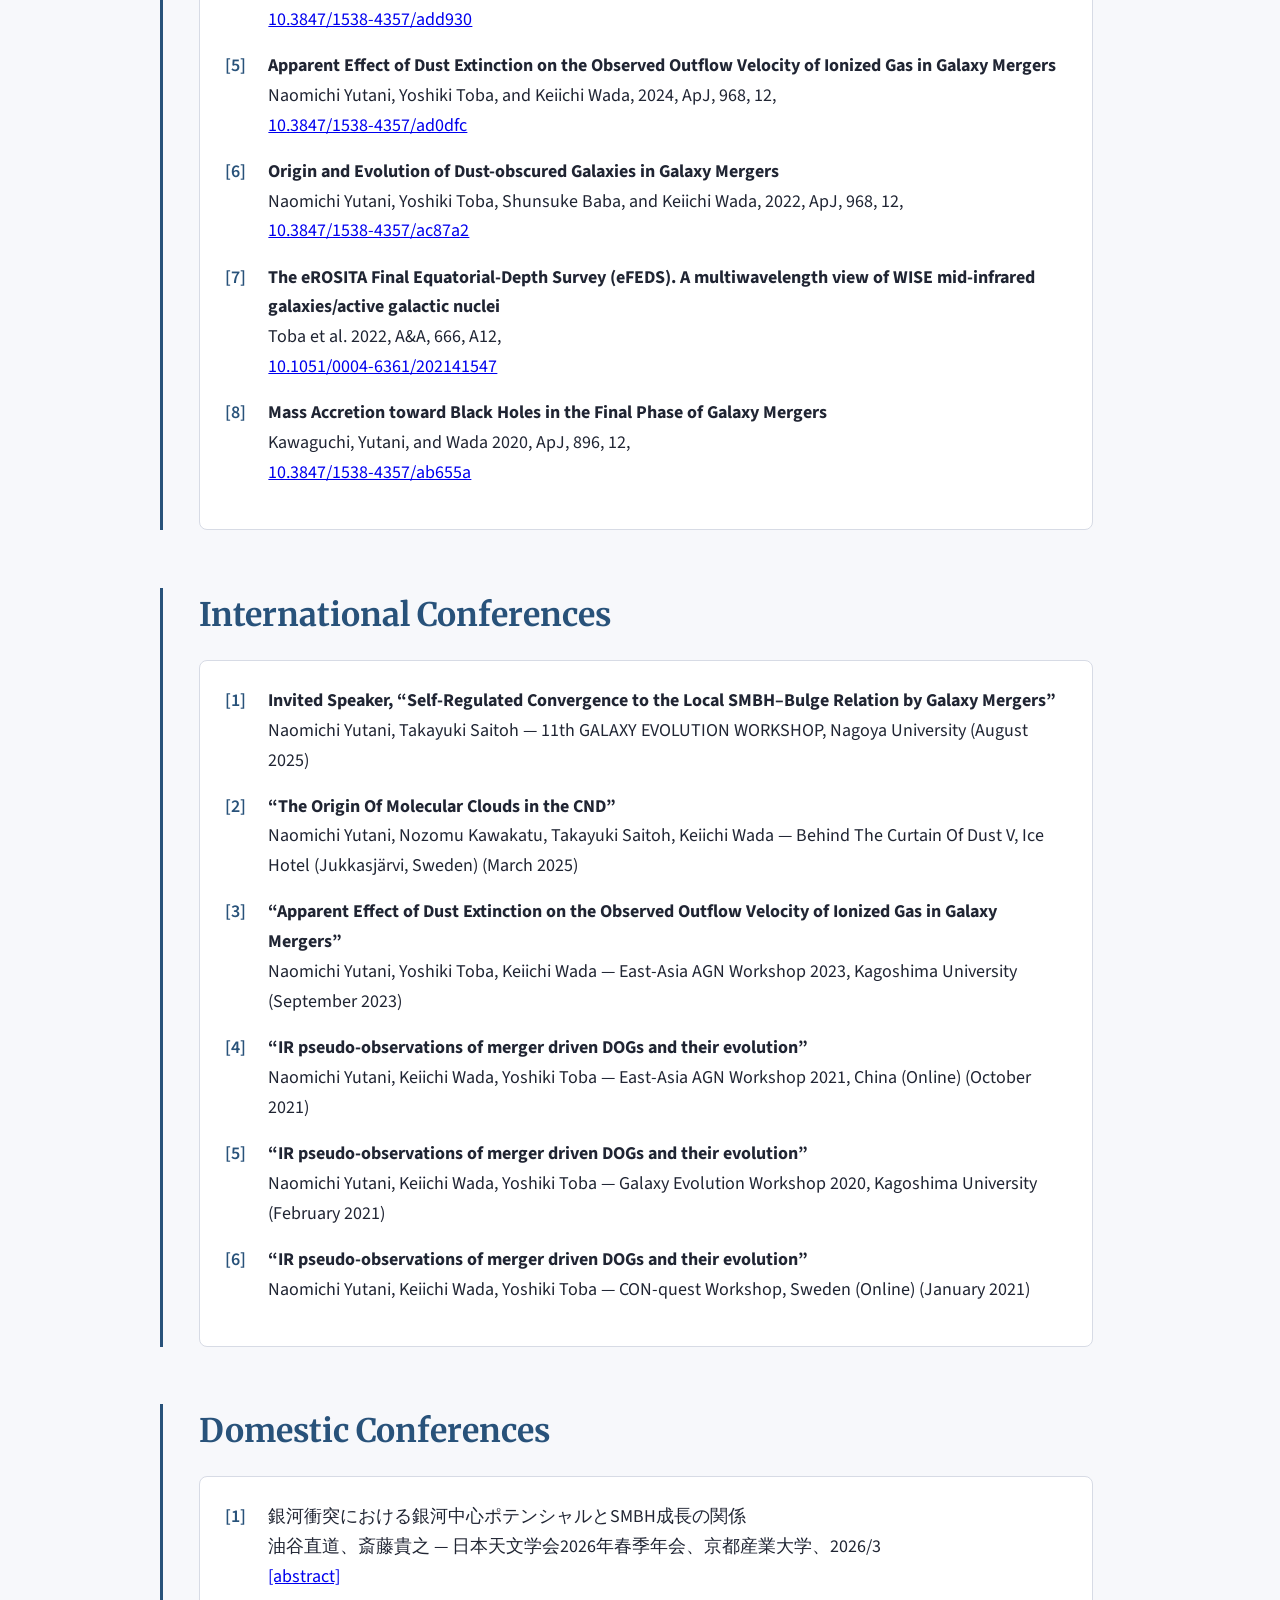
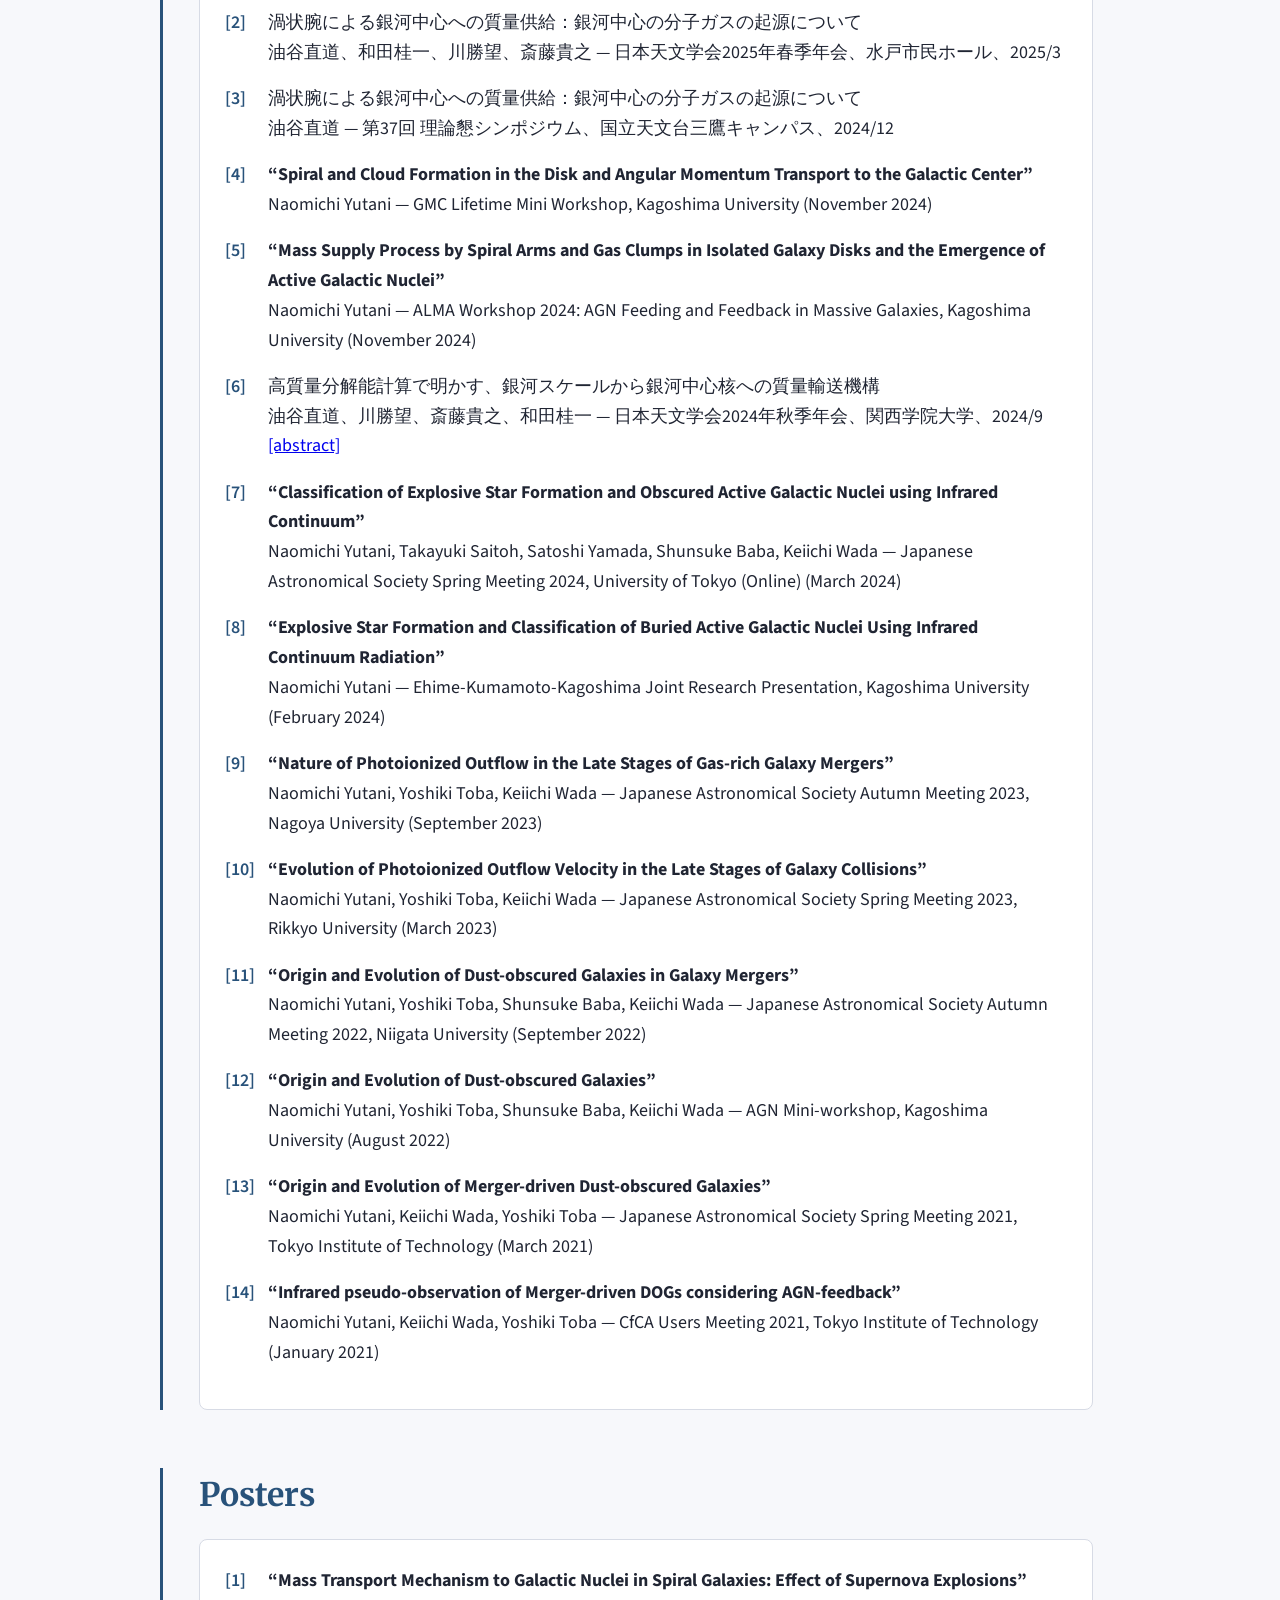
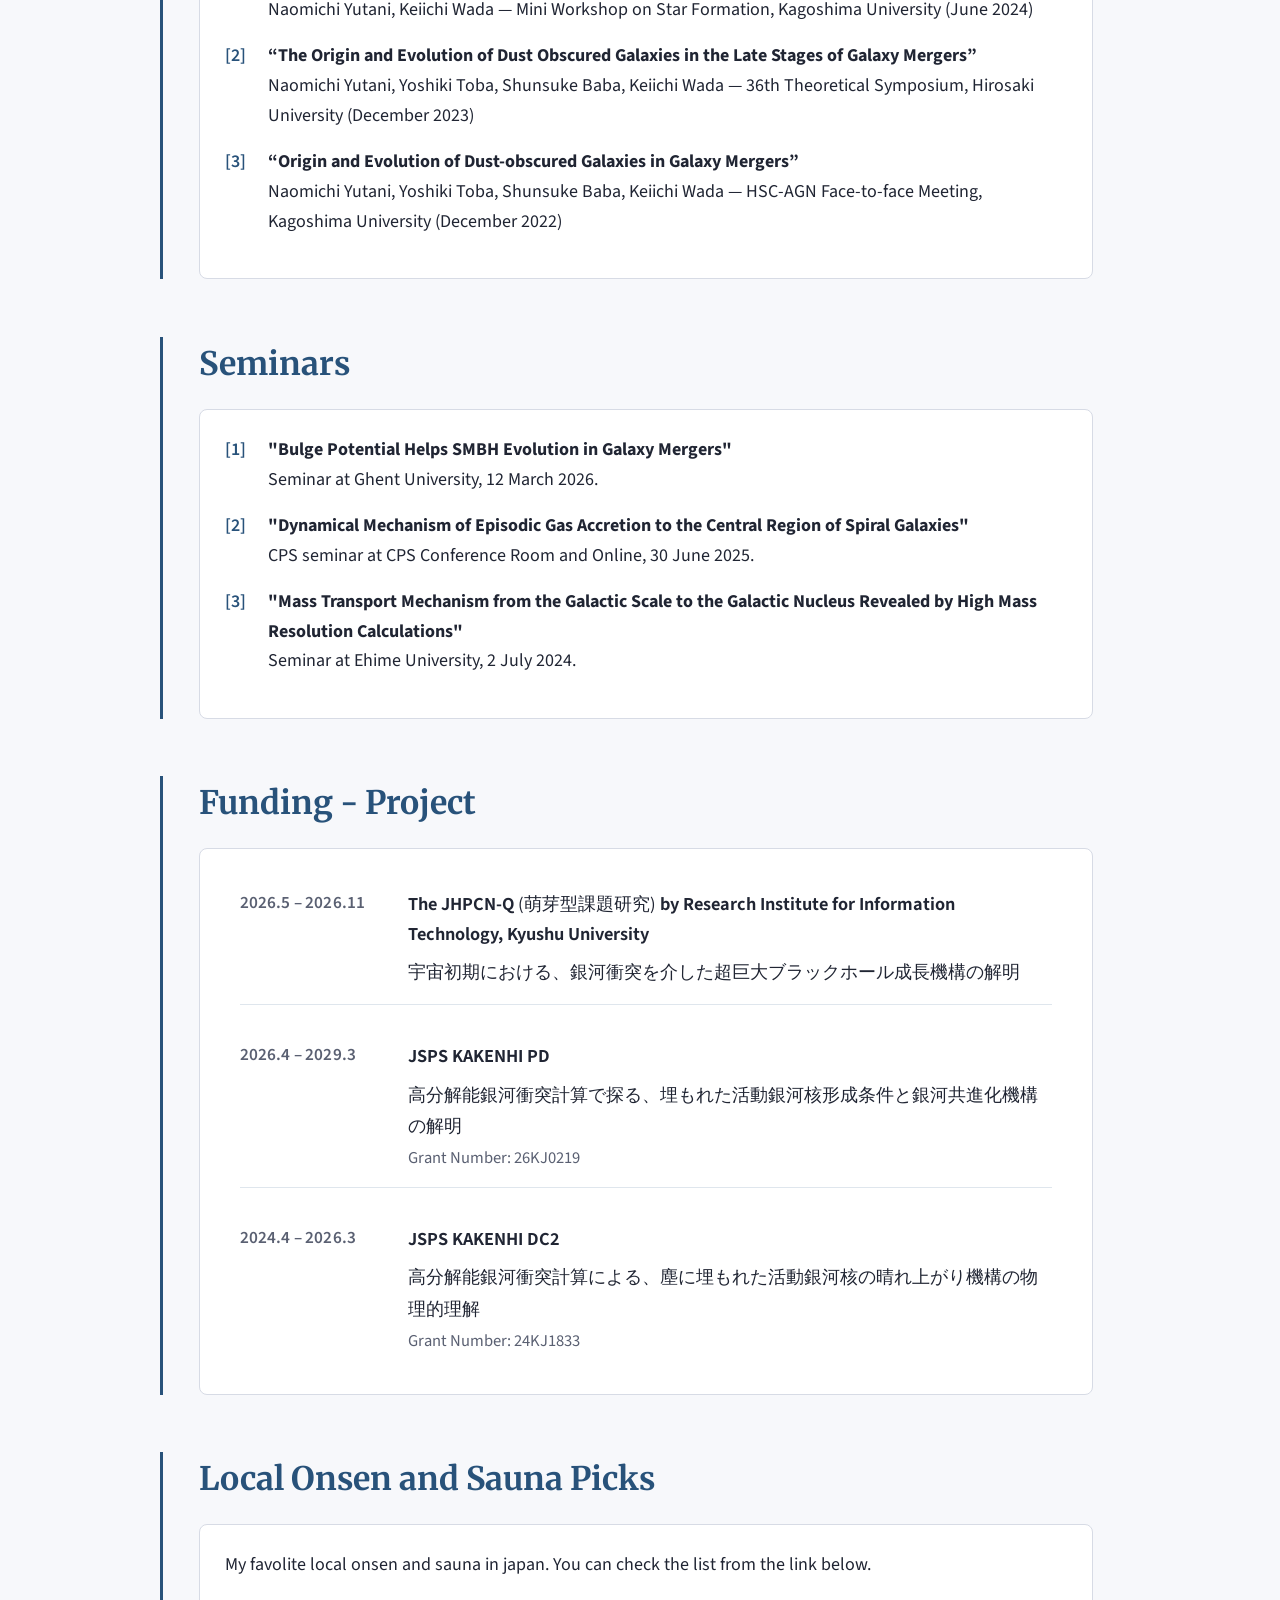
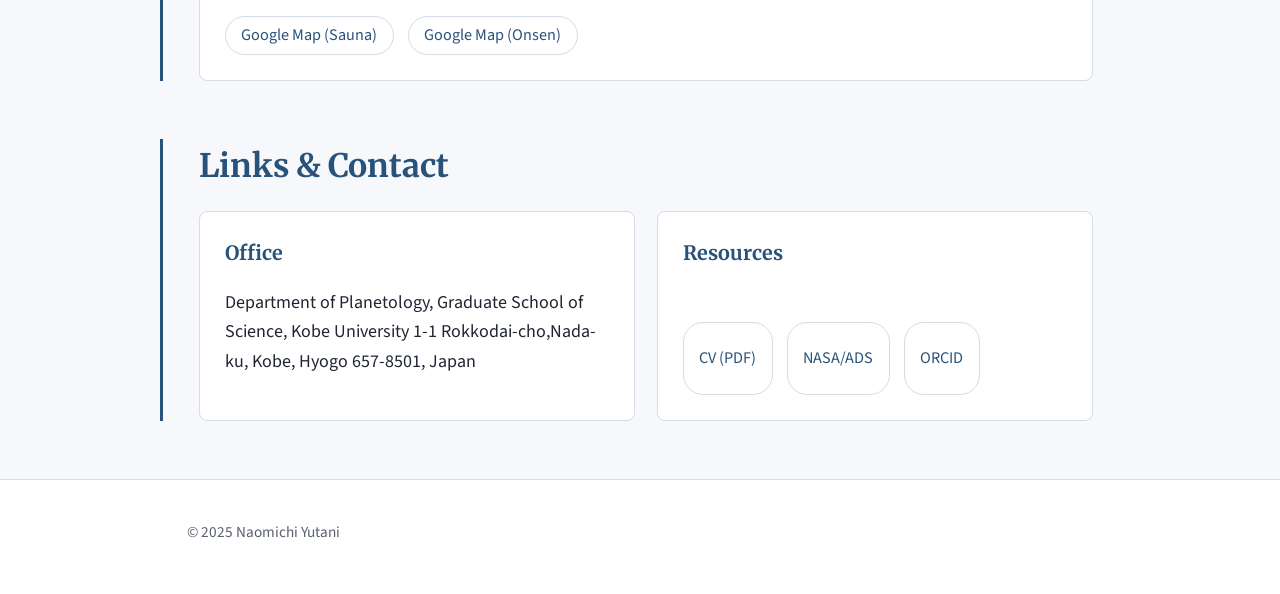
==== commit 201ffc0e: "update publications" ====
--- a/index.html
+++ b/index.html
@@ -633,6 +633,16 @@
         <div class="list-simple">
           <ol class="pub-list">
             <li>
+              <strong>Vaulting the Barrier: An Intrinsic Mechanism to Fuel the Gas beyond the Nuclear Ring into the Central Region of Barred Galaxies</strong>
+              Kotaro Kobayashi, Naomichi Yutani, Takayuki R. Saitoh, Junichi Baba, and Keiichi Wada, 2026, ApJL, 1002, L48<br>
+              <a href="https://iopscience.iop.org/article/10.3847/2041-8213/ae6262">10.3847/2041-8213/ae6262</a>
+            </li>
+            <li>
+              <strong>Dense Ionized Outflow with Five Narrow Components in a Dust-obscured Galaxy</strong>
+              Taketo Yoshida, Tohru Nagao, Yoshiki Toba, Naomichi Yutani, Thomas Bohn, Kohei Shibata, Nozomu Tamada, 2026, ApJ, 1003, 44,<br>
+              <a href="https://iopscience.iop.org/article/10.3847/1538-4357/ae6256">10.3847/1538-4357/ae6256</a>
+            </li>
+            <li>
               <strong>Dynamical Mechanism of Episodic Gas Accretion to the Central Region of Spiral Galaxies</strong>
               Naomichi Yutani, Nozomu Kawakatu, Takayuki Saitoh, and Keiichi Wada, 2025, ApJ, 993, 98,<br>
               <a href="https://iopscience.iop.org/article/10.3847/1538-4357/ae0937">10.3847/1538-4357/ae0937</a>
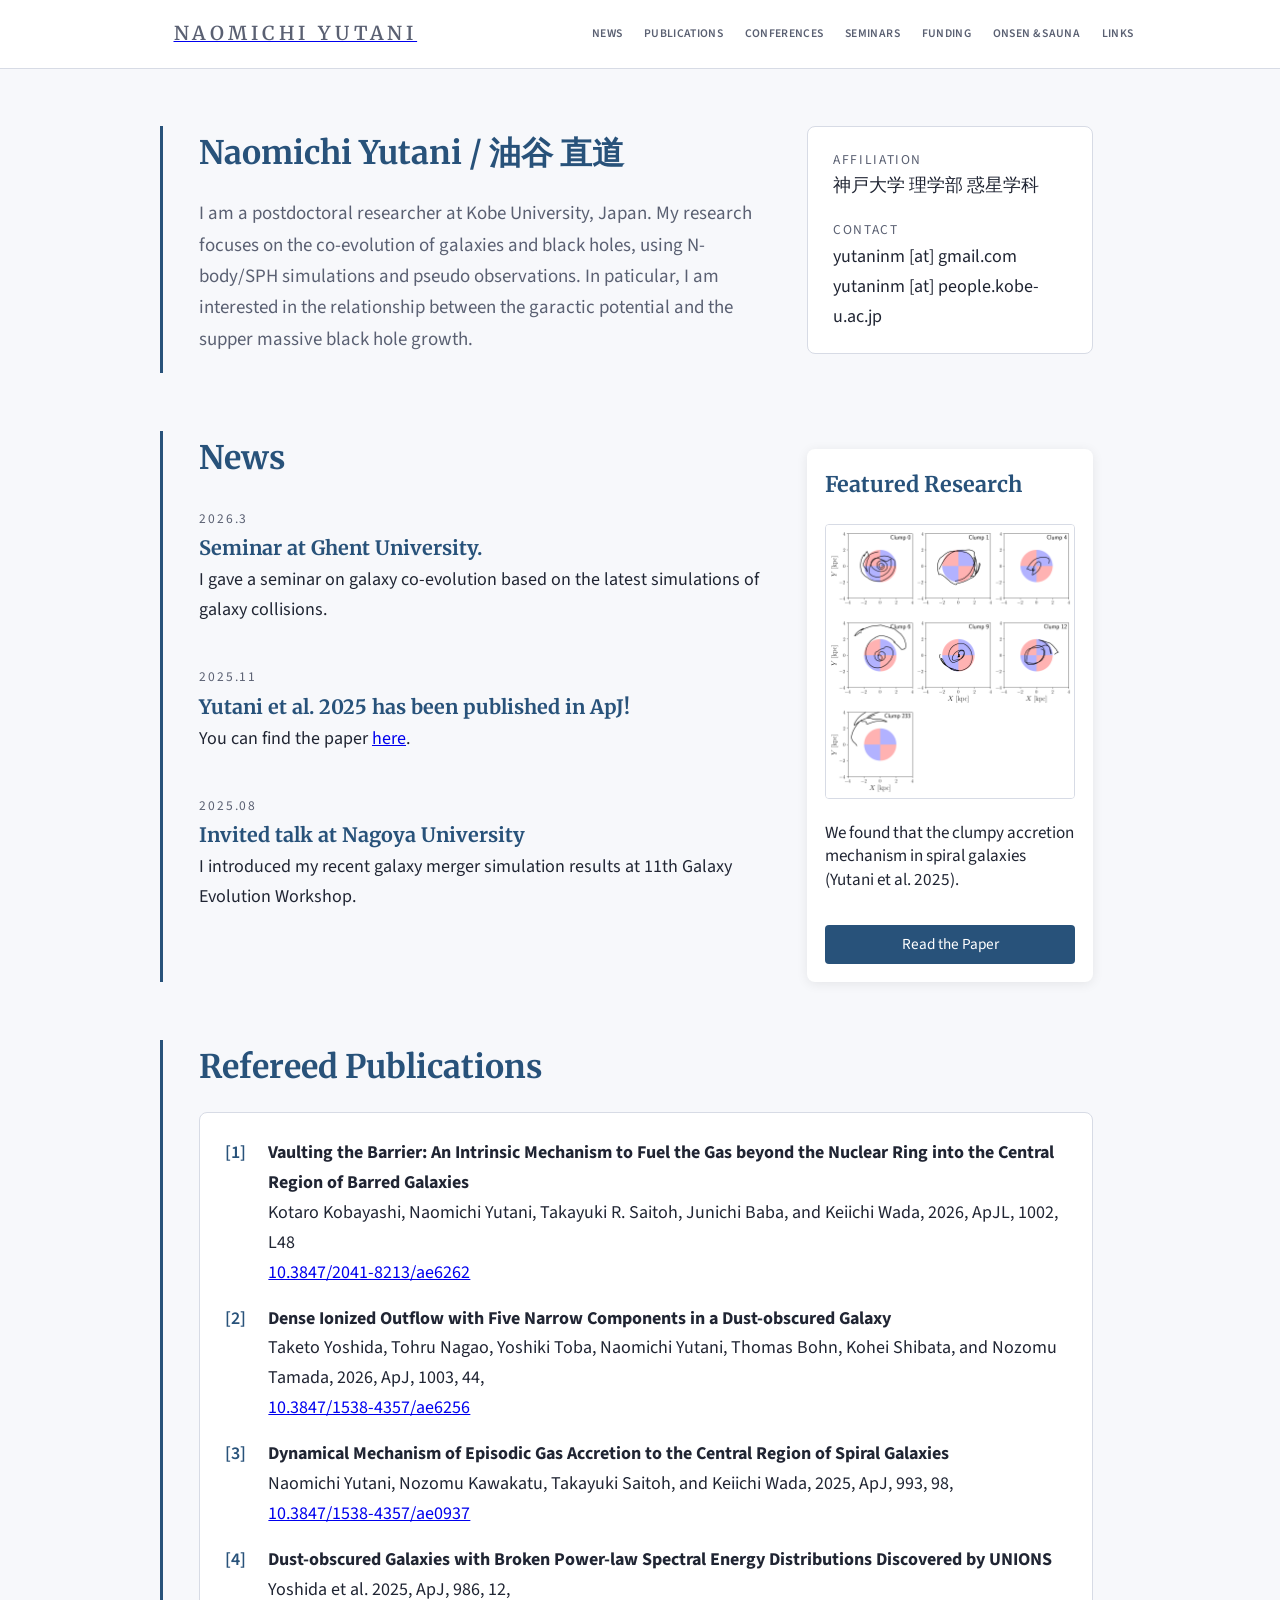
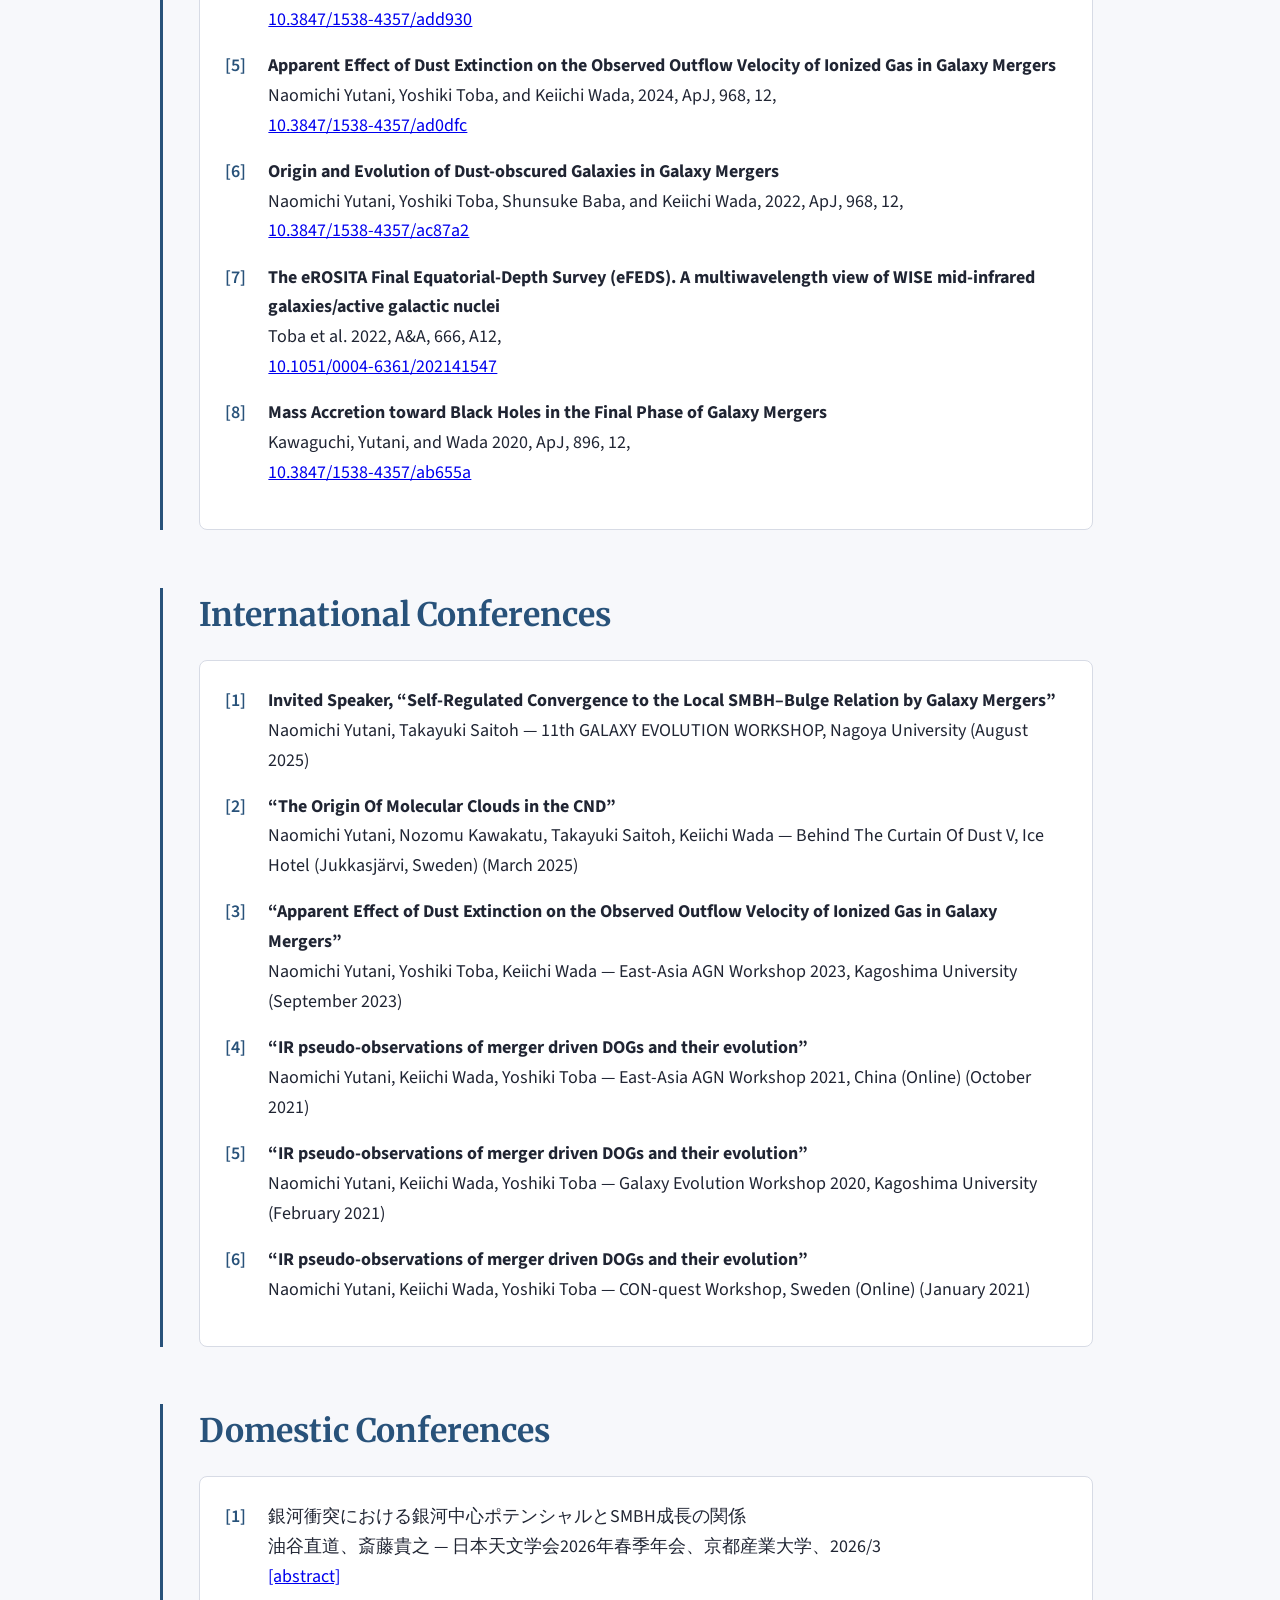
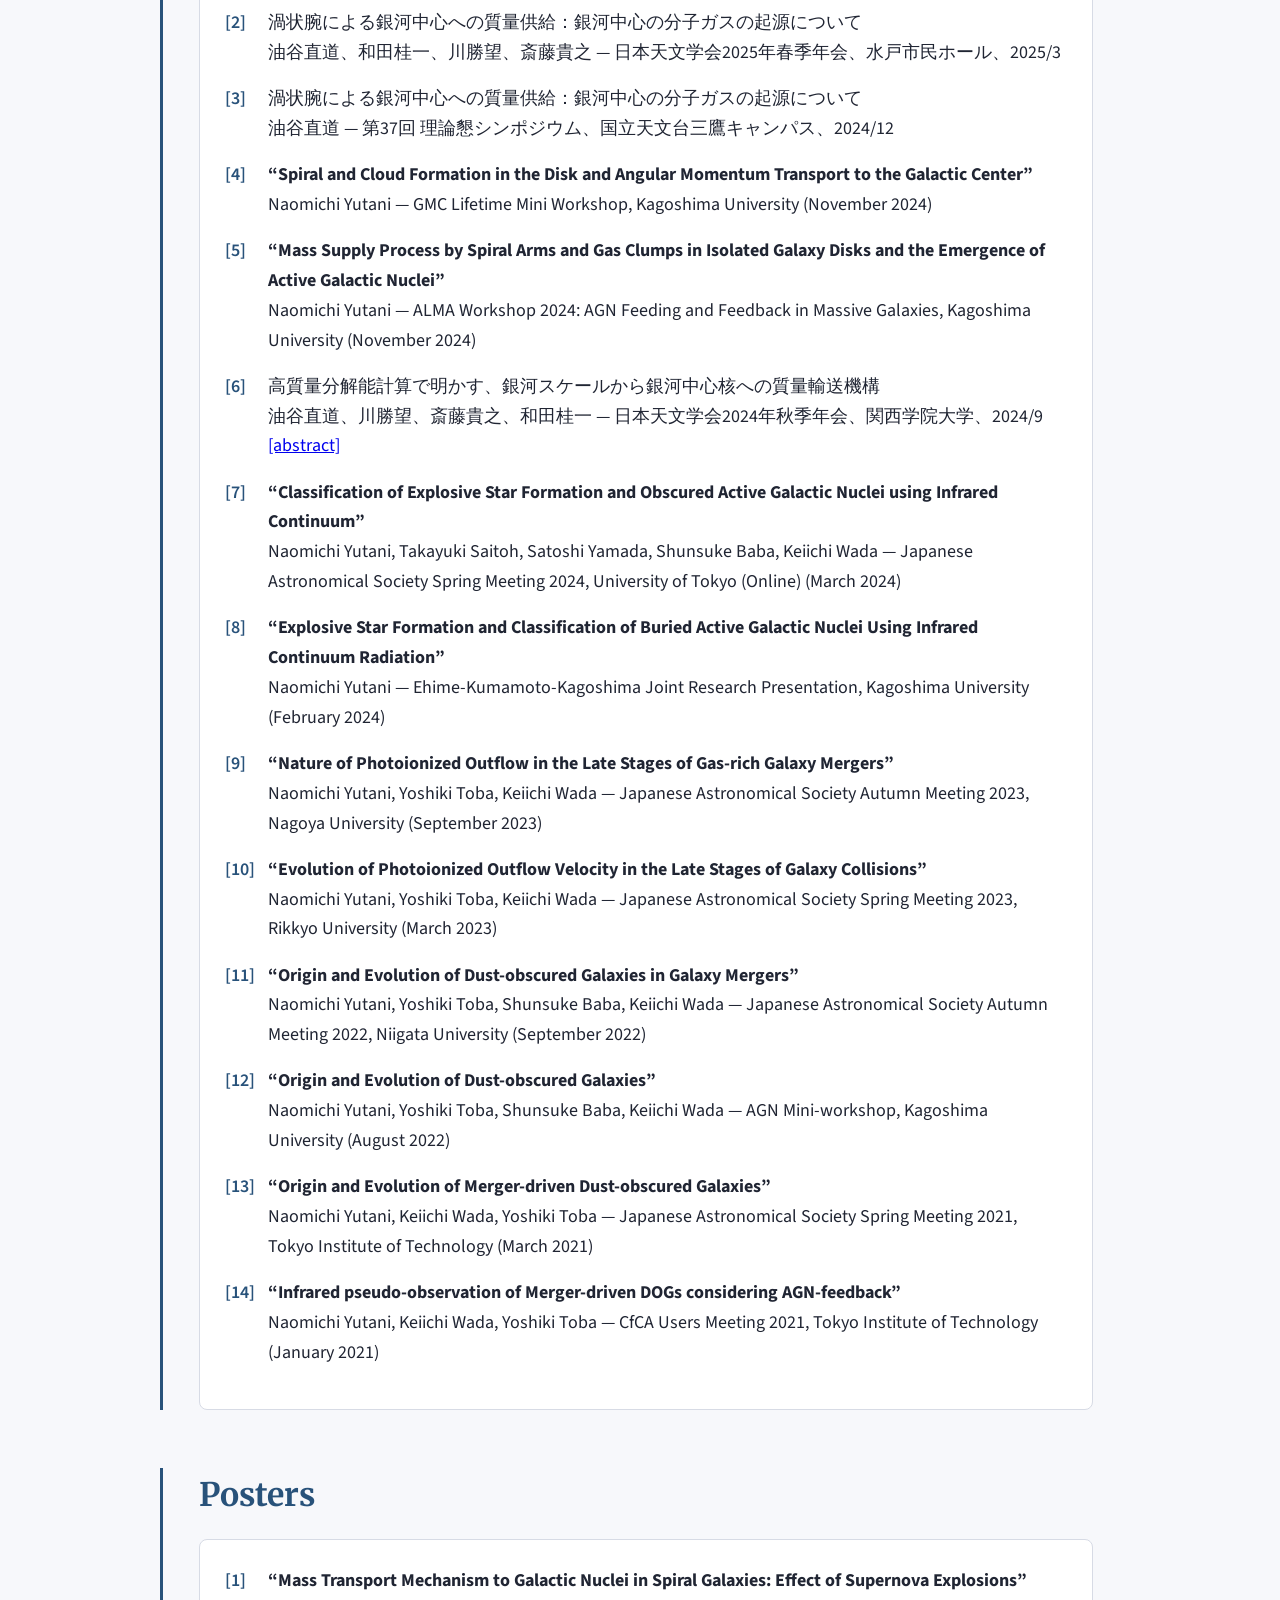
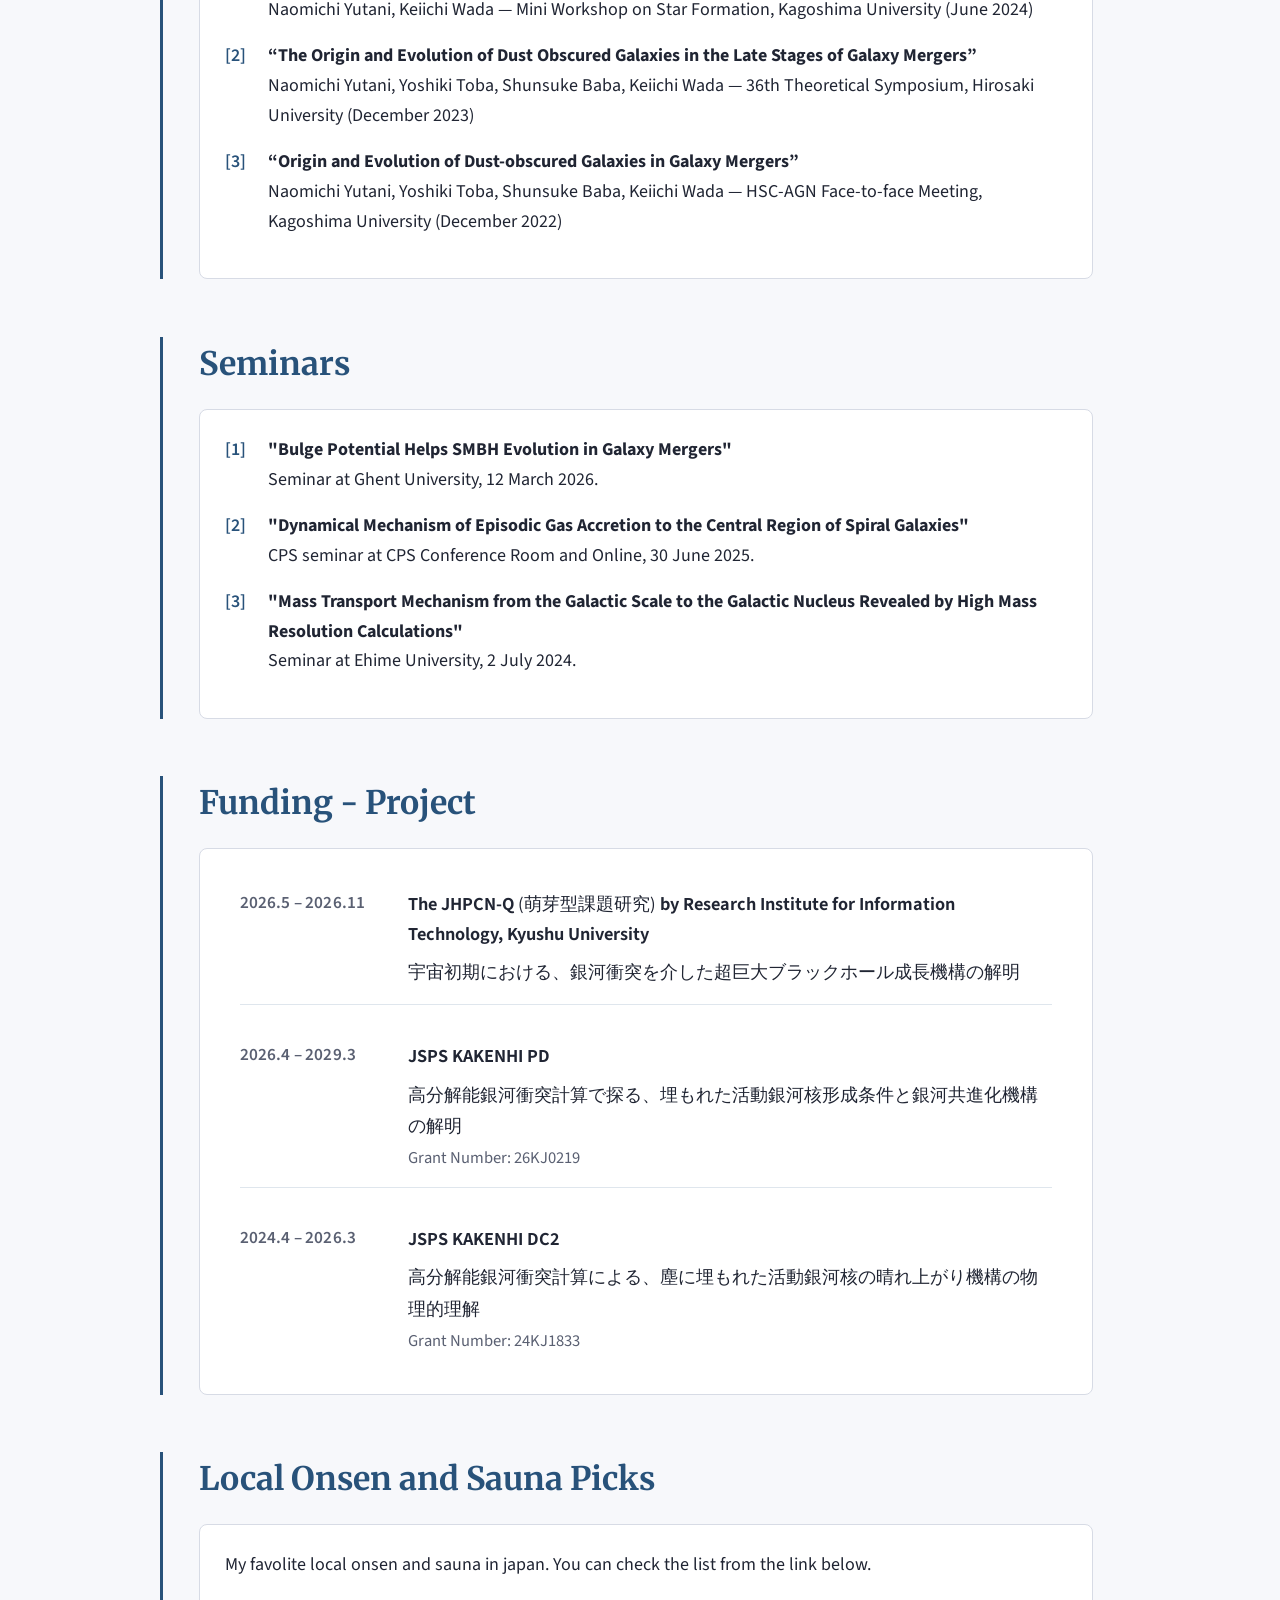
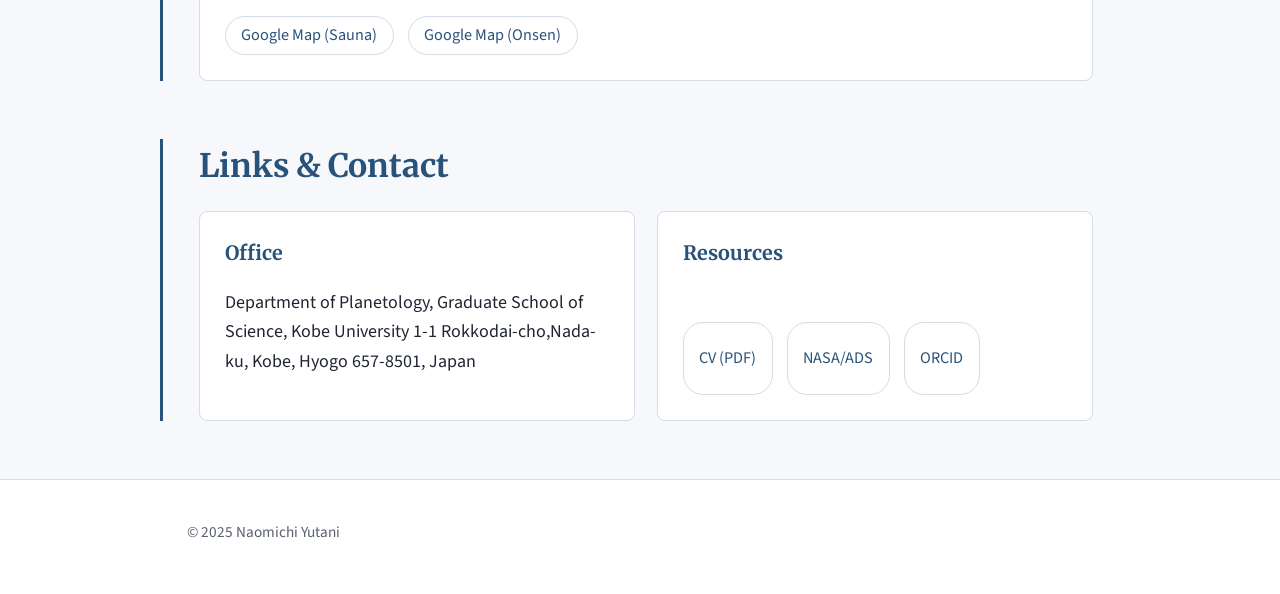
==== commit aab87e4c: "update publications" ====
--- a/index.html
+++ b/index.html
@@ -639,7 +639,7 @@
             </li>
             <li>
               <strong>Dense Ionized Outflow with Five Narrow Components in a Dust-obscured Galaxy</strong>
-              Taketo Yoshida, Tohru Nagao, Yoshiki Toba, Naomichi Yutani, Thomas Bohn, Kohei Shibata, Nozomu Tamada, 2026, ApJ, 1003, 44,<br>
+              Taketo Yoshida, Tohru Nagao, Yoshiki Toba, Naomichi Yutani, Thomas Bohn, Kohei Shibata, and Nozomu Tamada, 2026, ApJ, 1003, 44,<br>
               <a href="https://iopscience.iop.org/article/10.3847/1538-4357/ae6256">10.3847/1538-4357/ae6256</a>
             </li>
             <li>
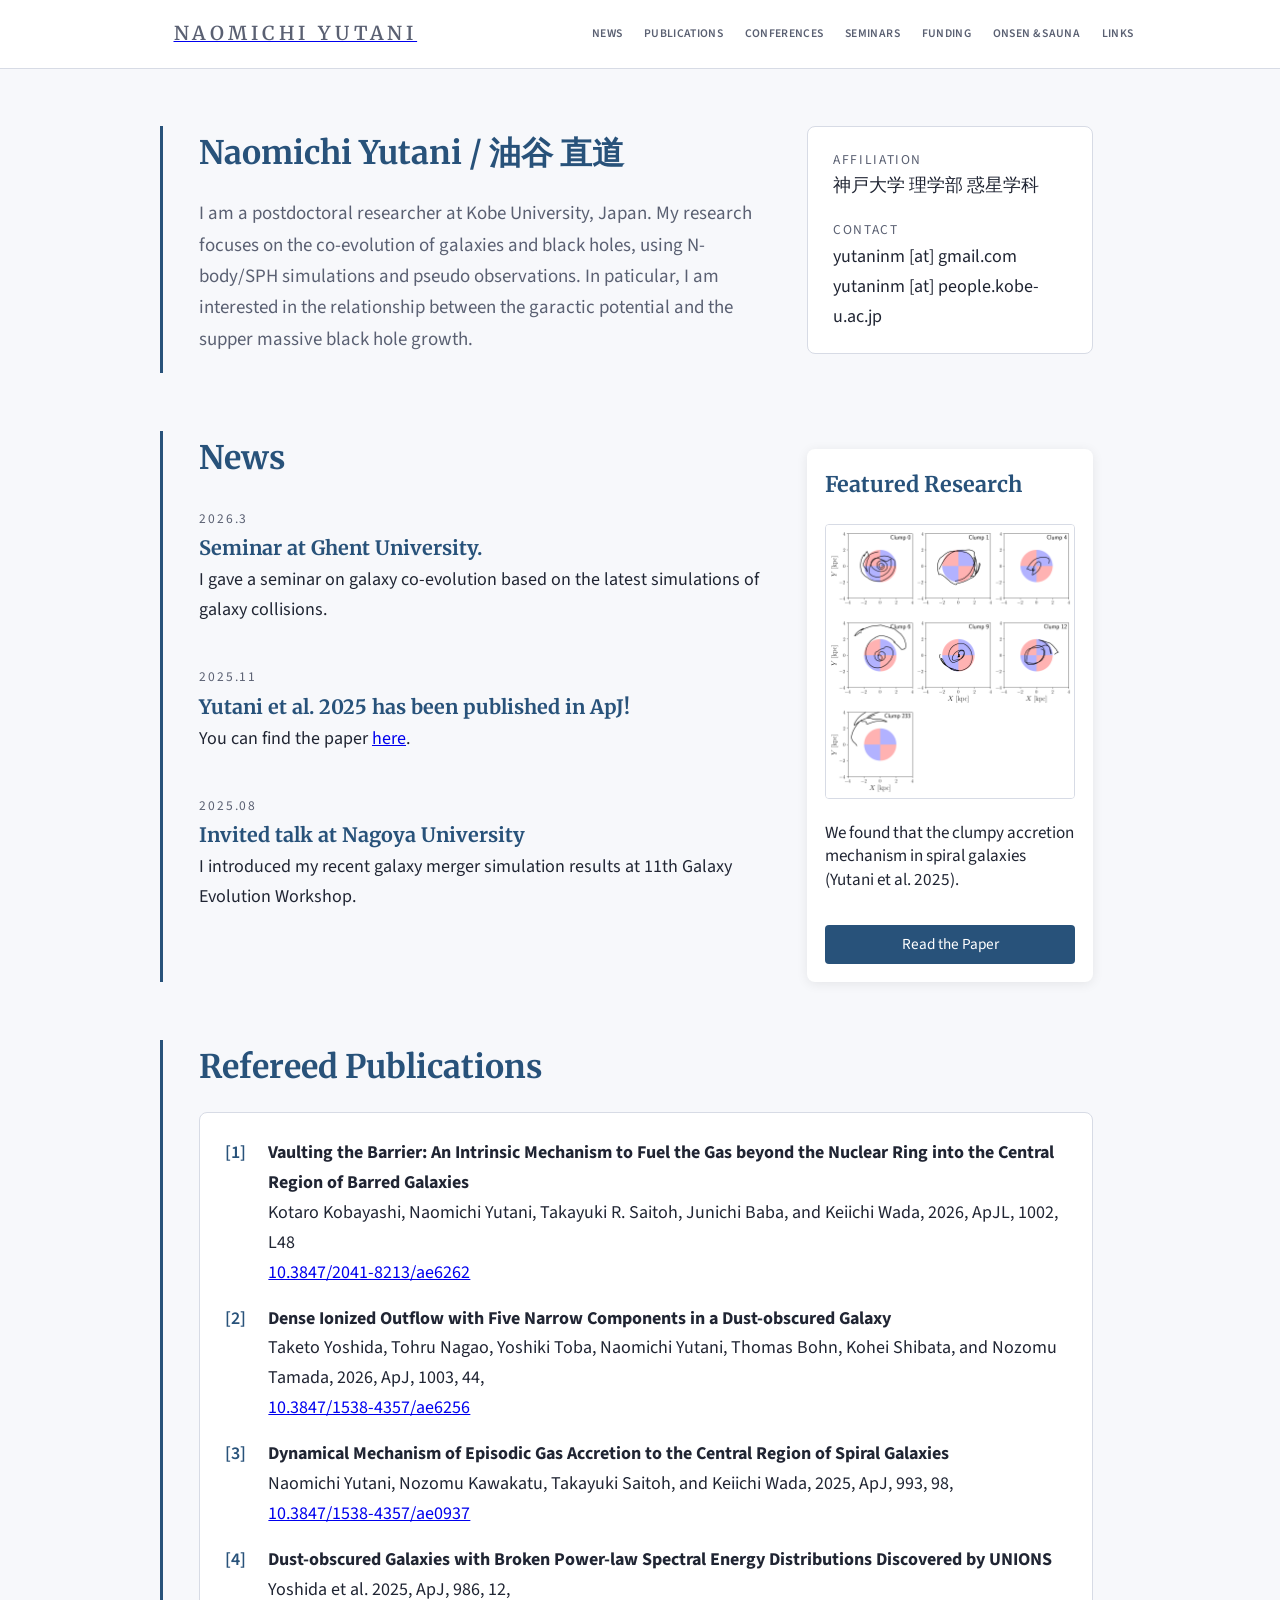
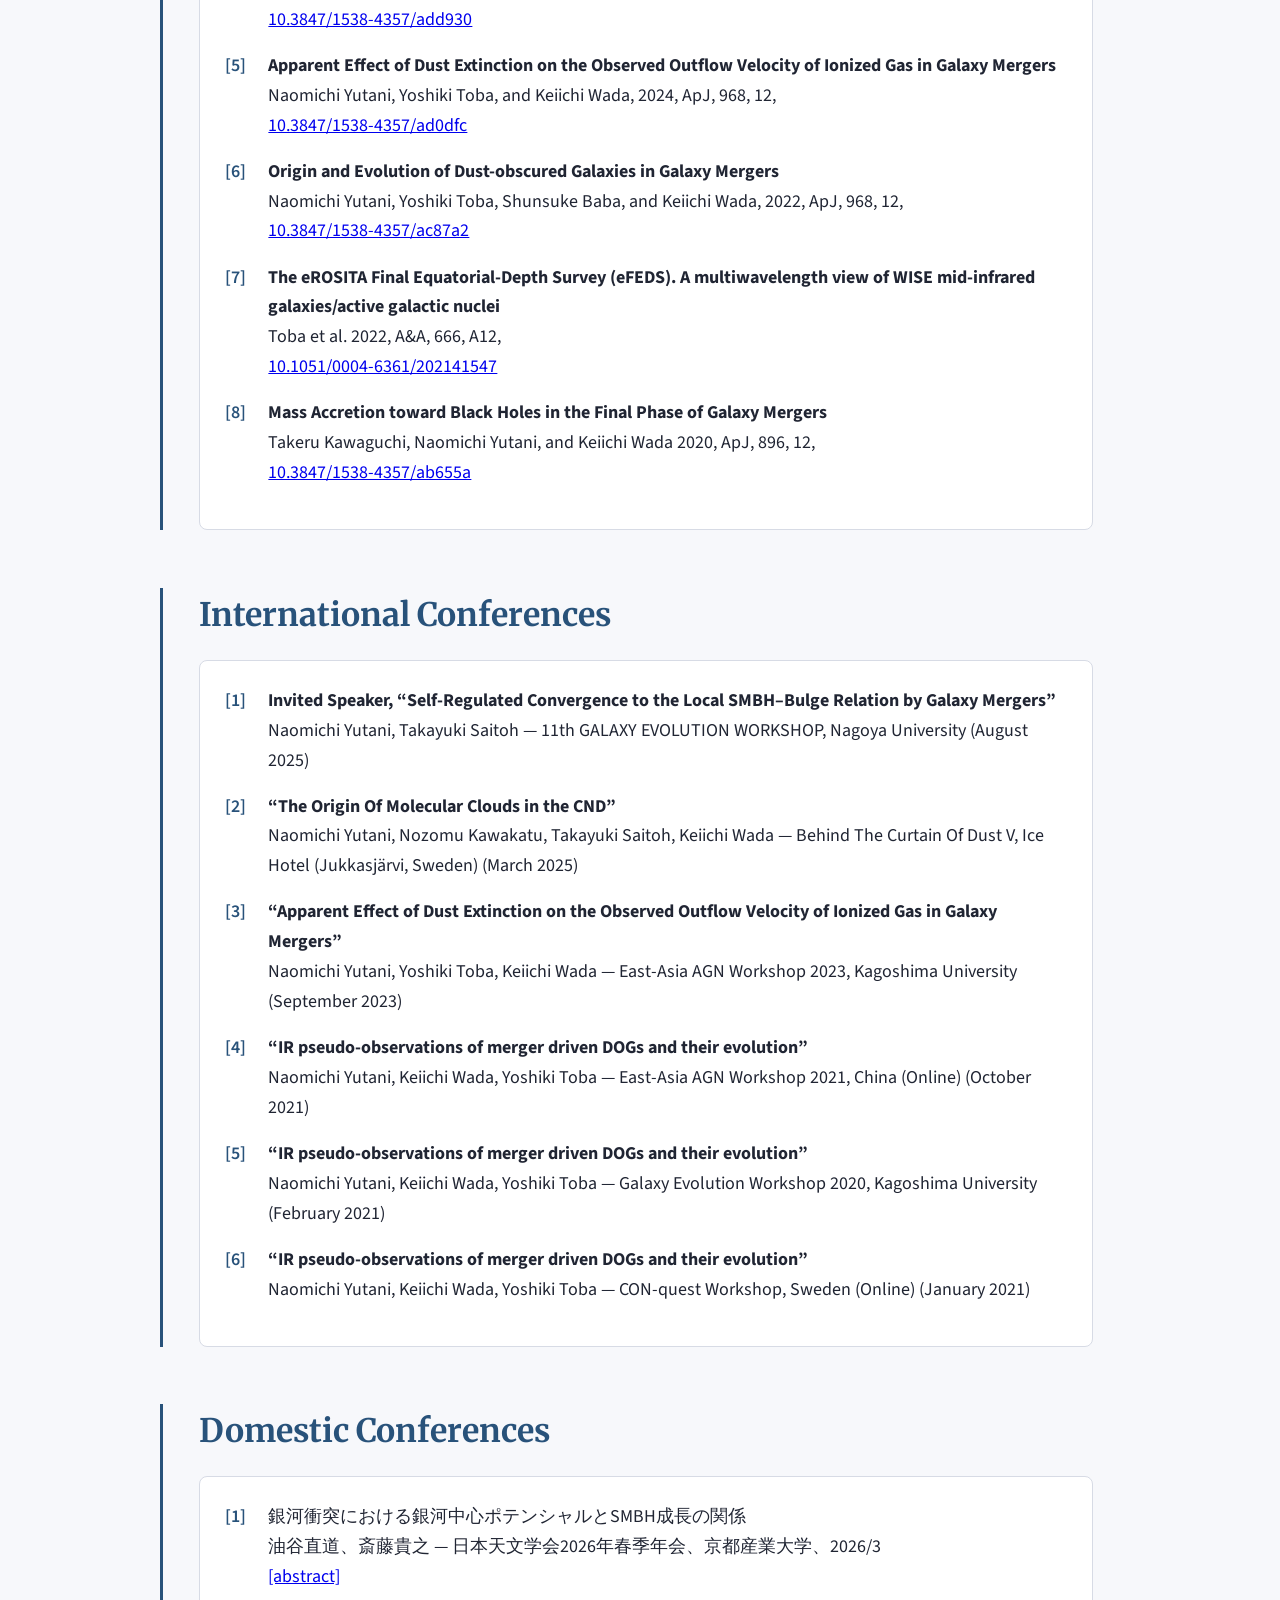
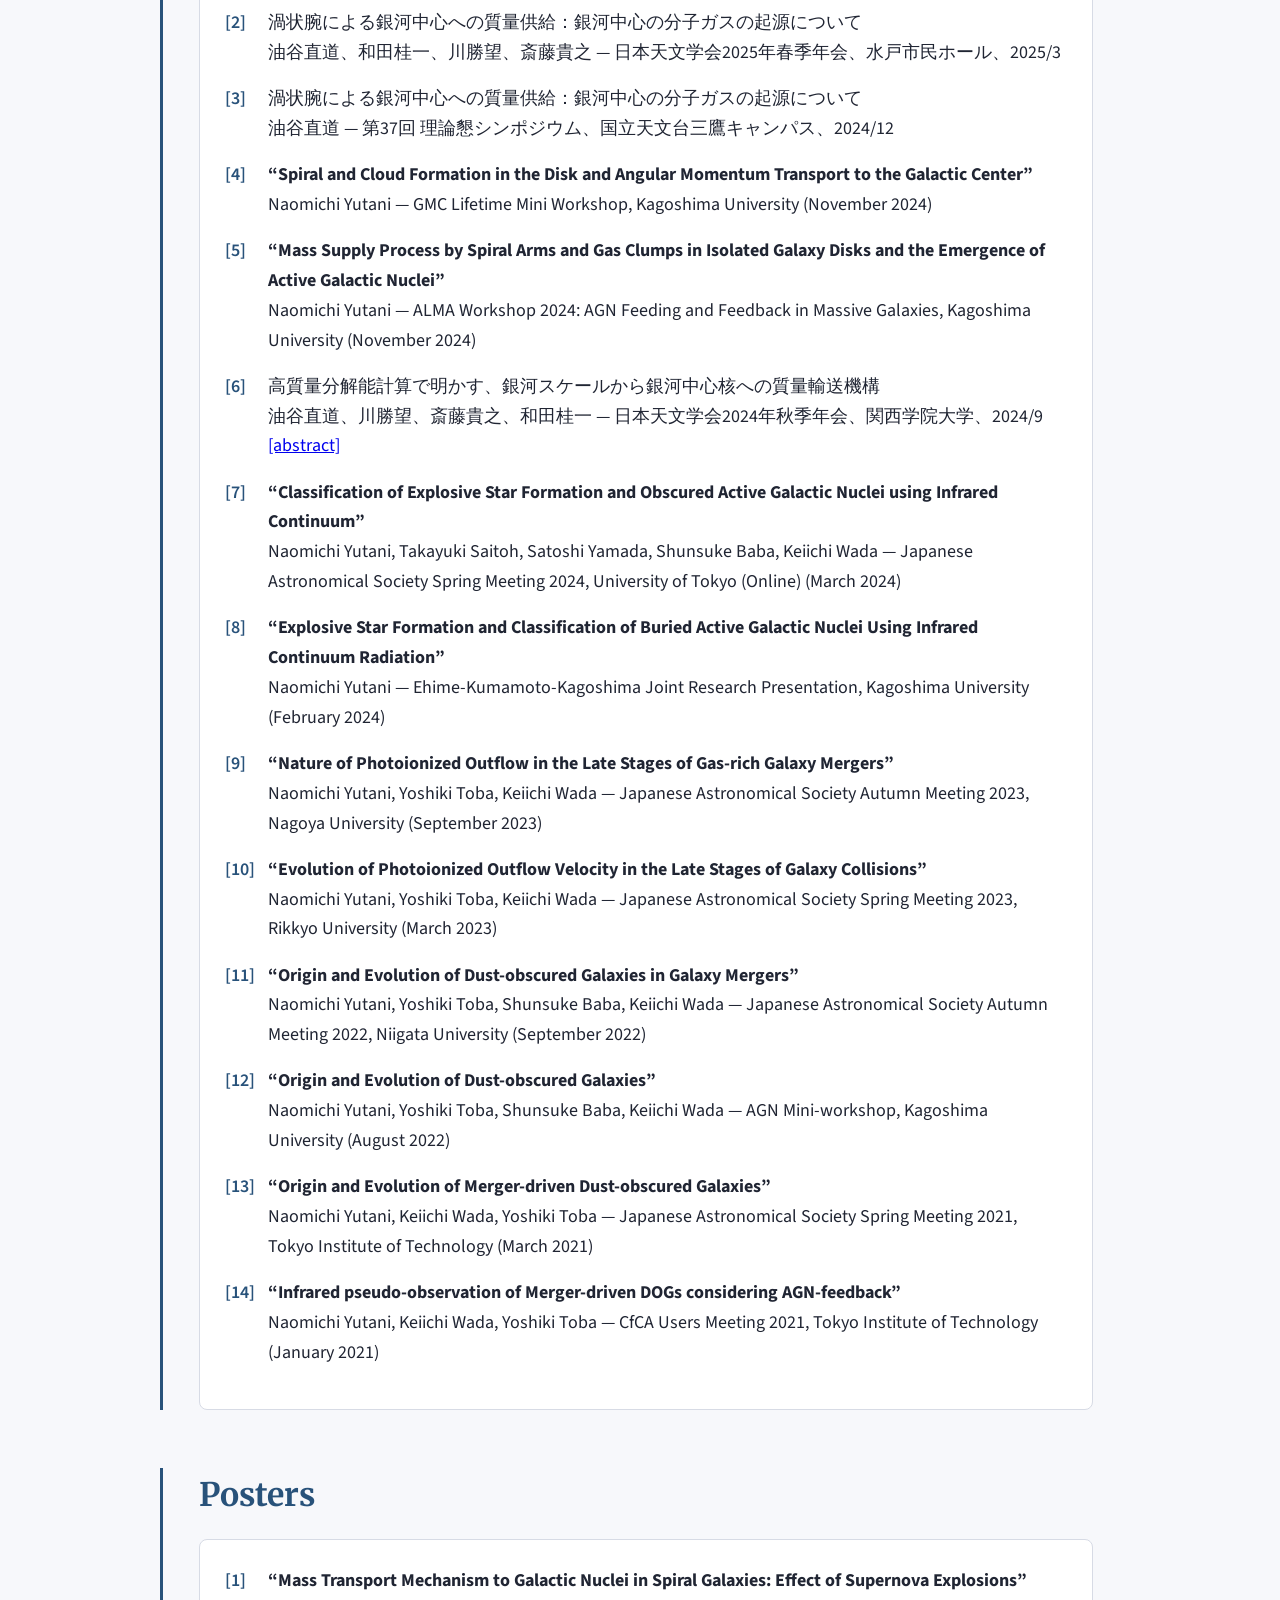
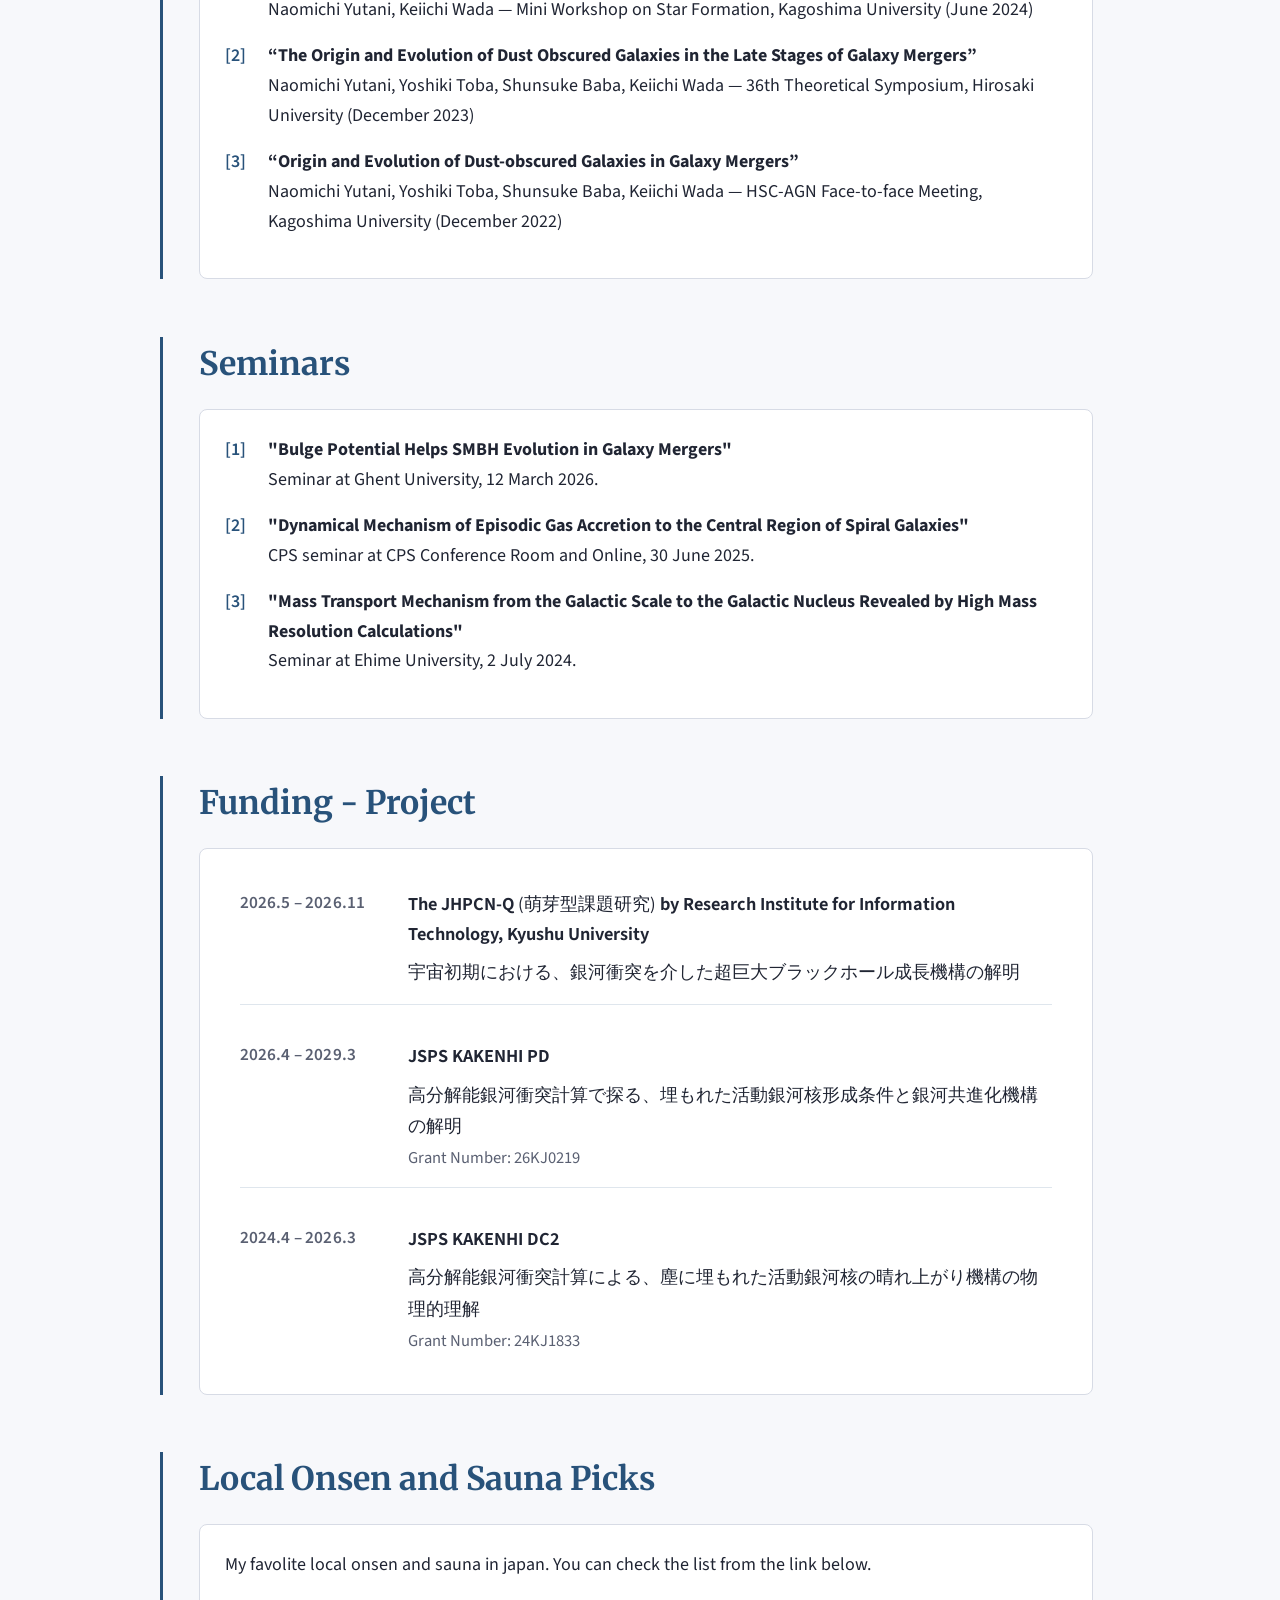
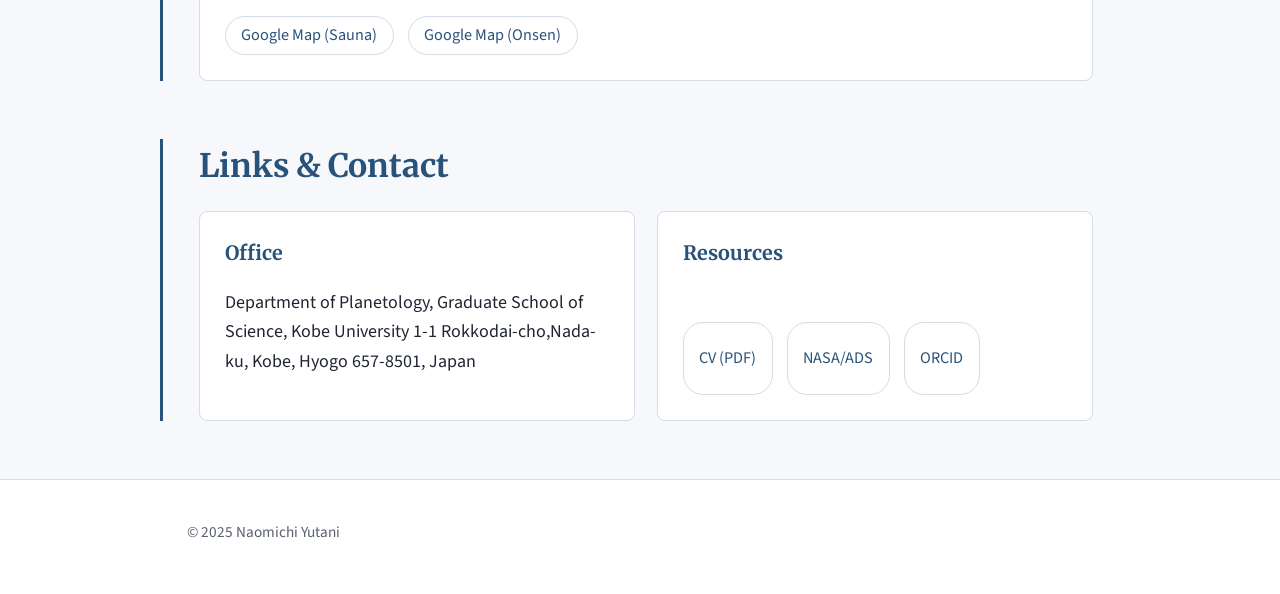
==== commit 1a0159ba: "update publications" ====
--- a/index.html
+++ b/index.html
@@ -669,7 +669,7 @@
             </li>
             <li>
               <strong>Mass Accretion toward Black Holes in the Final Phase of Galaxy Mergers</strong>
-              Kawaguchi, Yutani, and Wada 2020, ApJ, 896, 12,<br>
+              Takeru Kawaguchi, Naomichi Yutani, and Keiichi Wada 2020, ApJ, 896, 12,<br>
               <a href="https://iopscience.iop.org/article/10.3847/1538-4357/ab655a">10.3847/1538-4357/ab655a</a>
             </li>
           </ol>
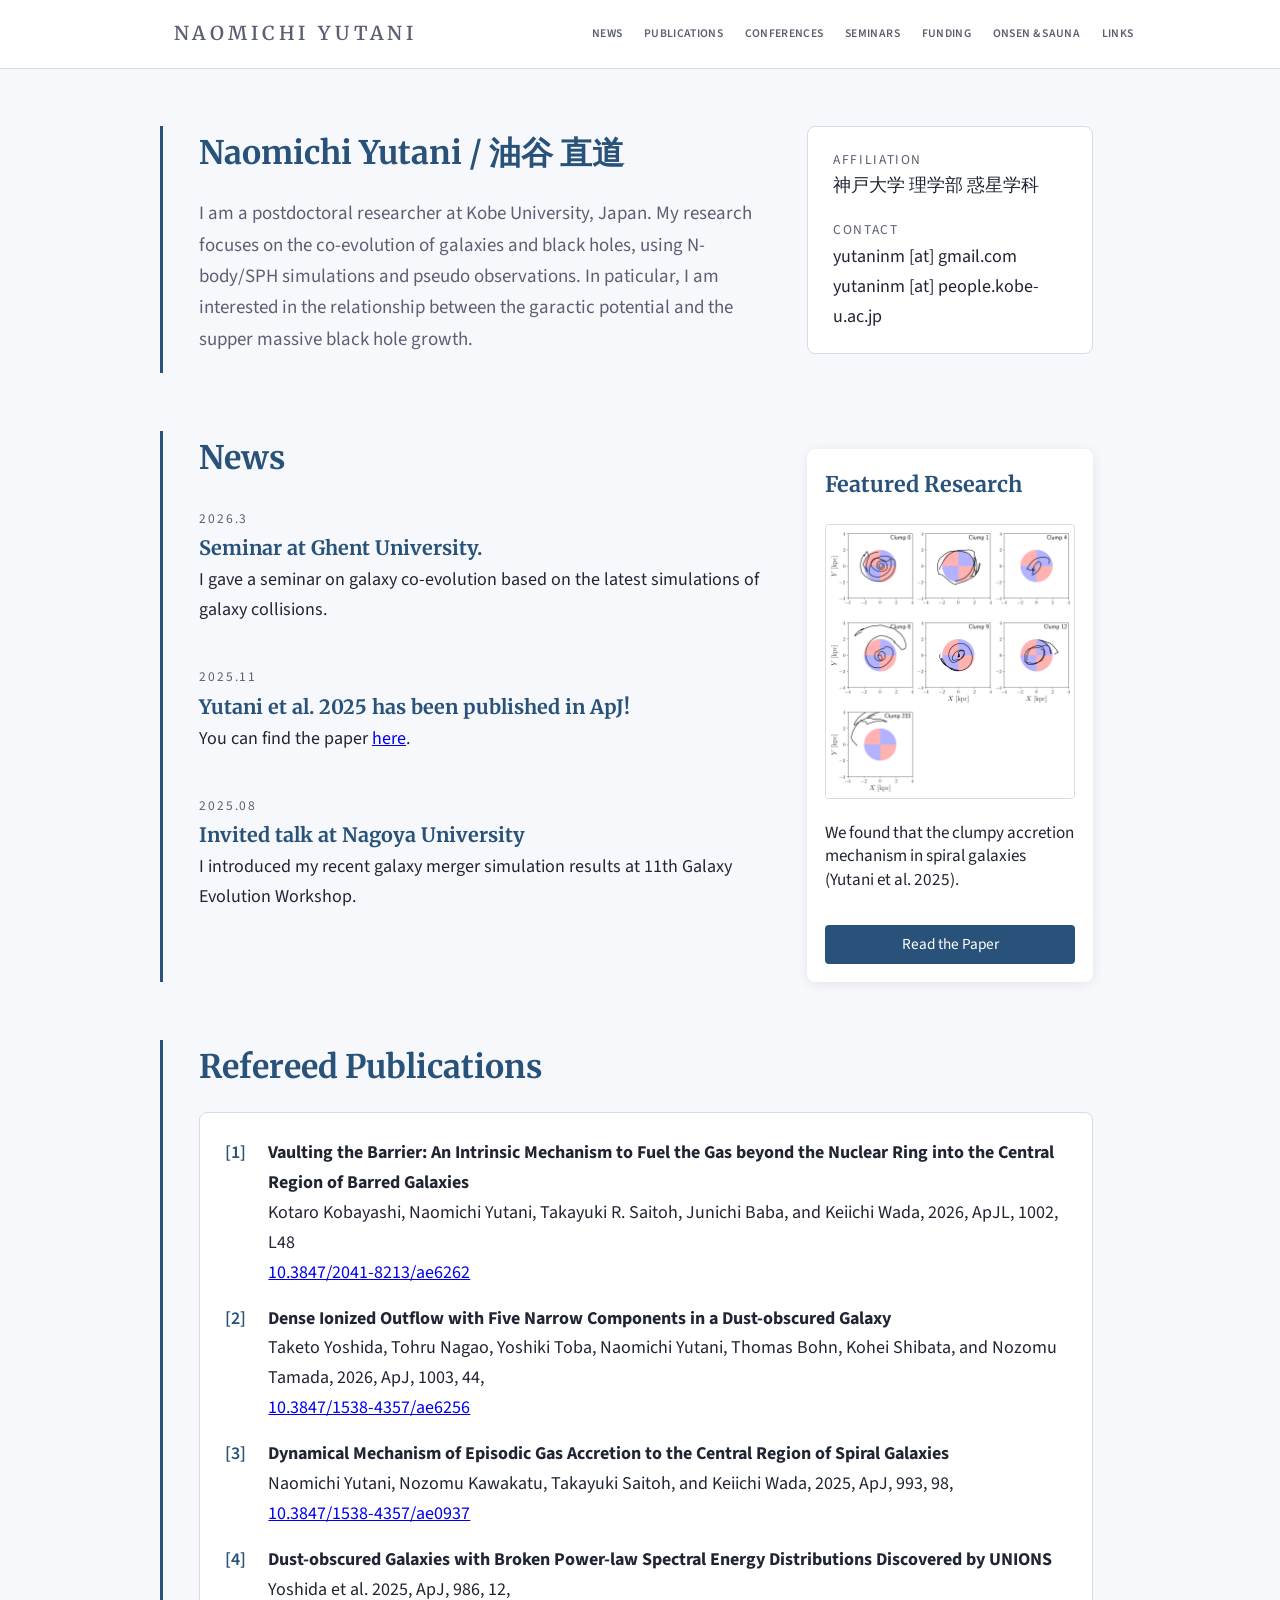
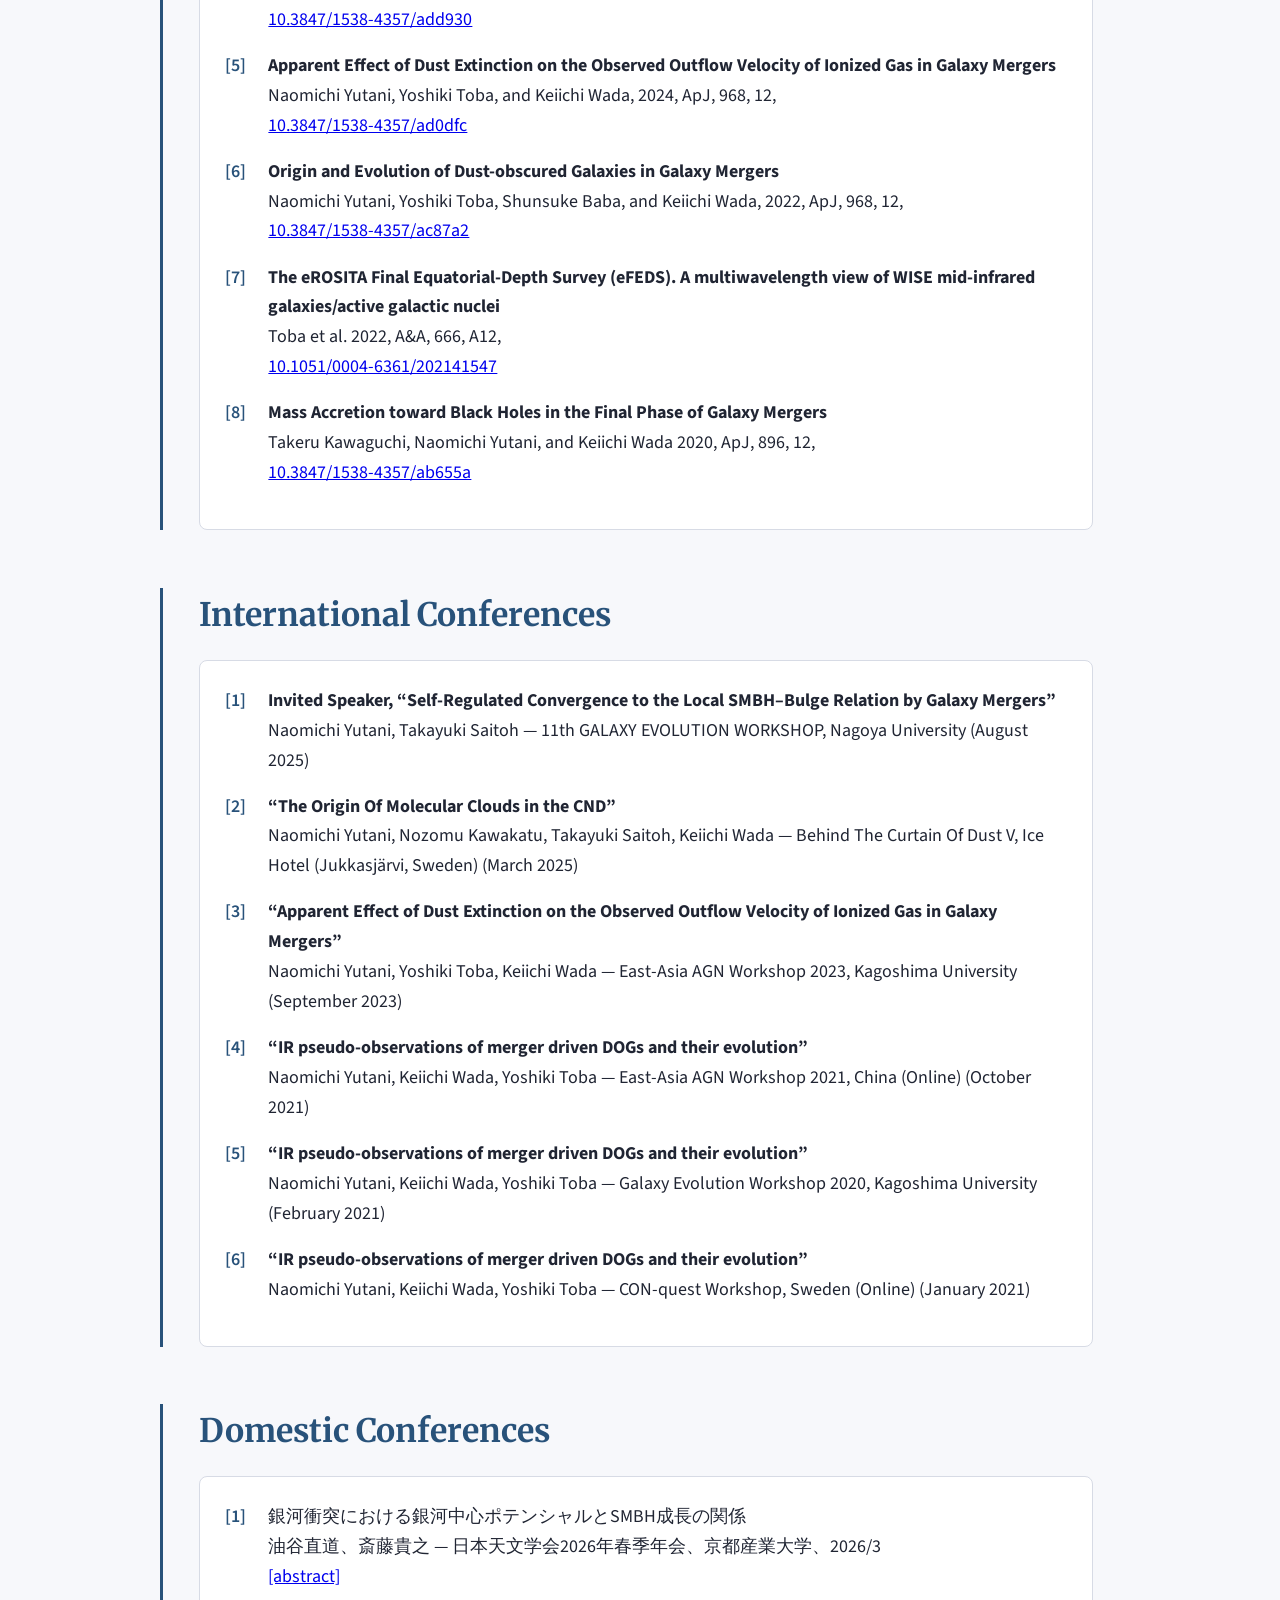
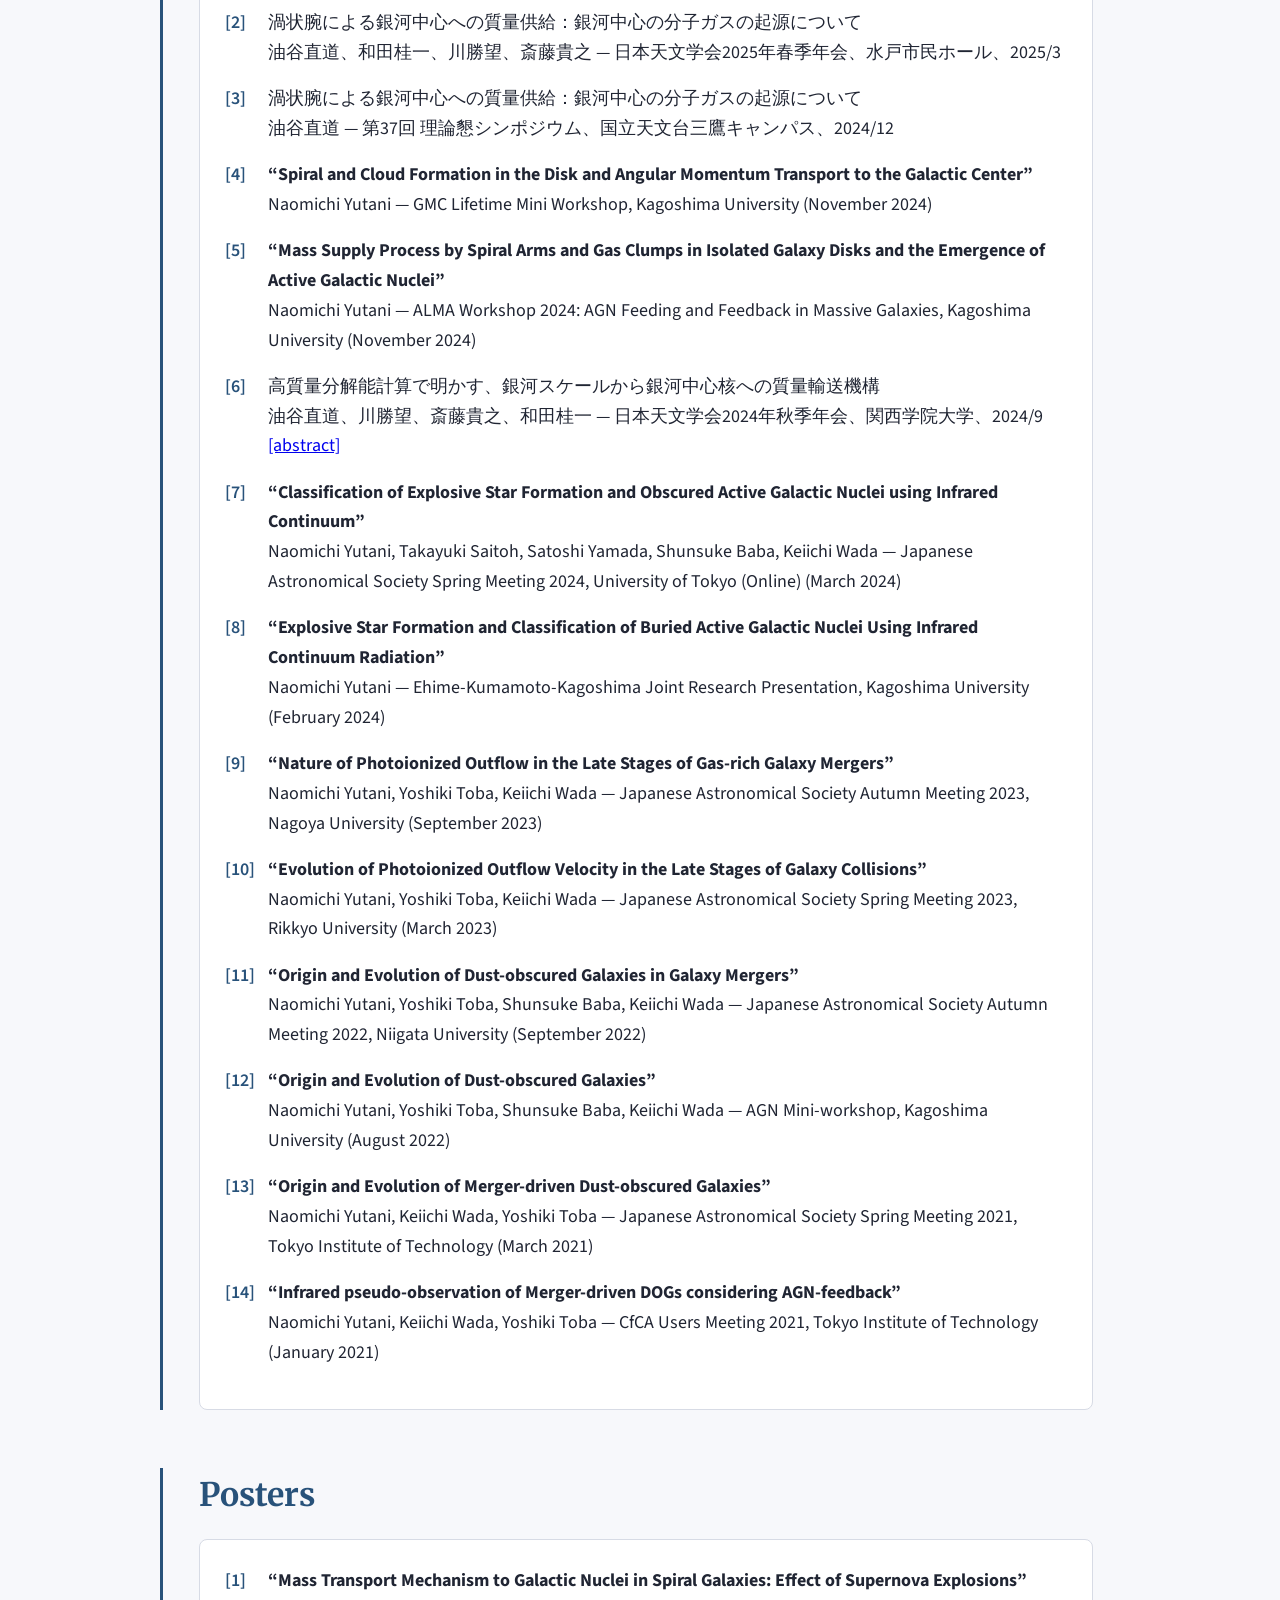
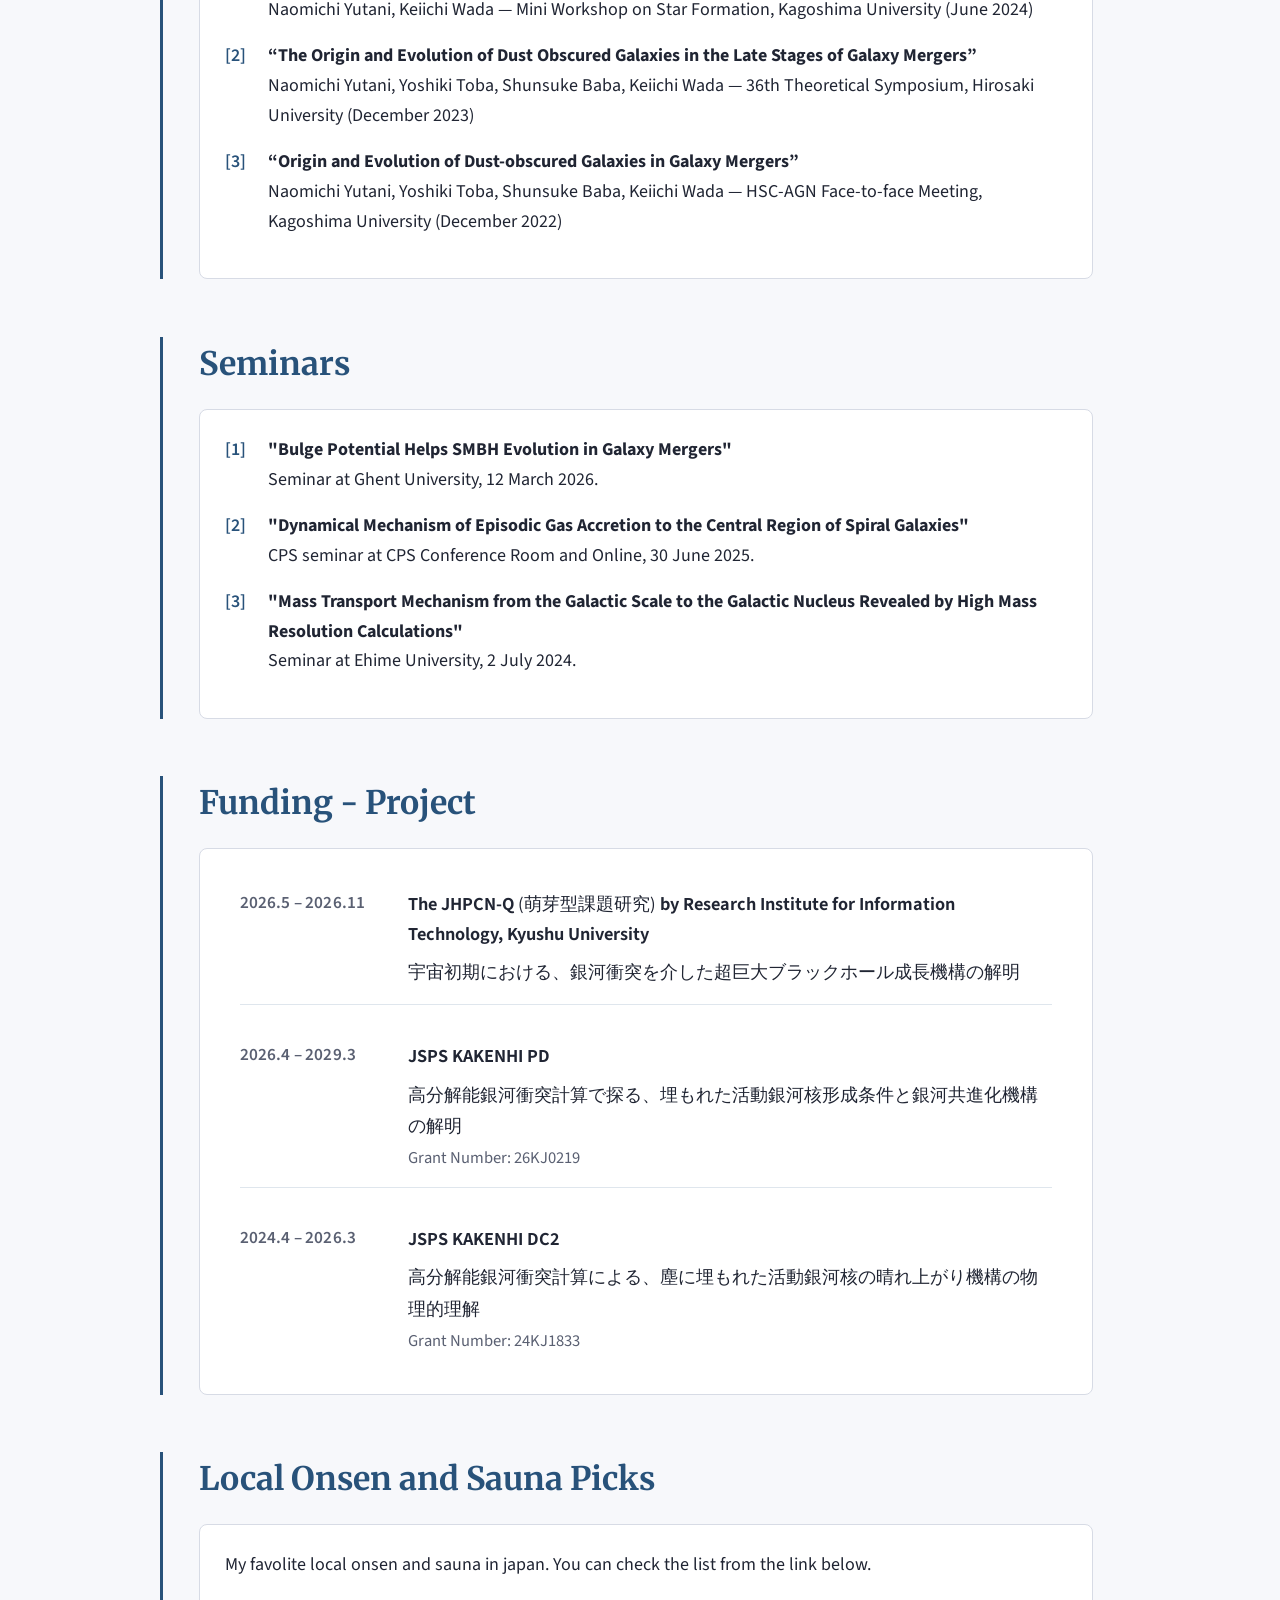
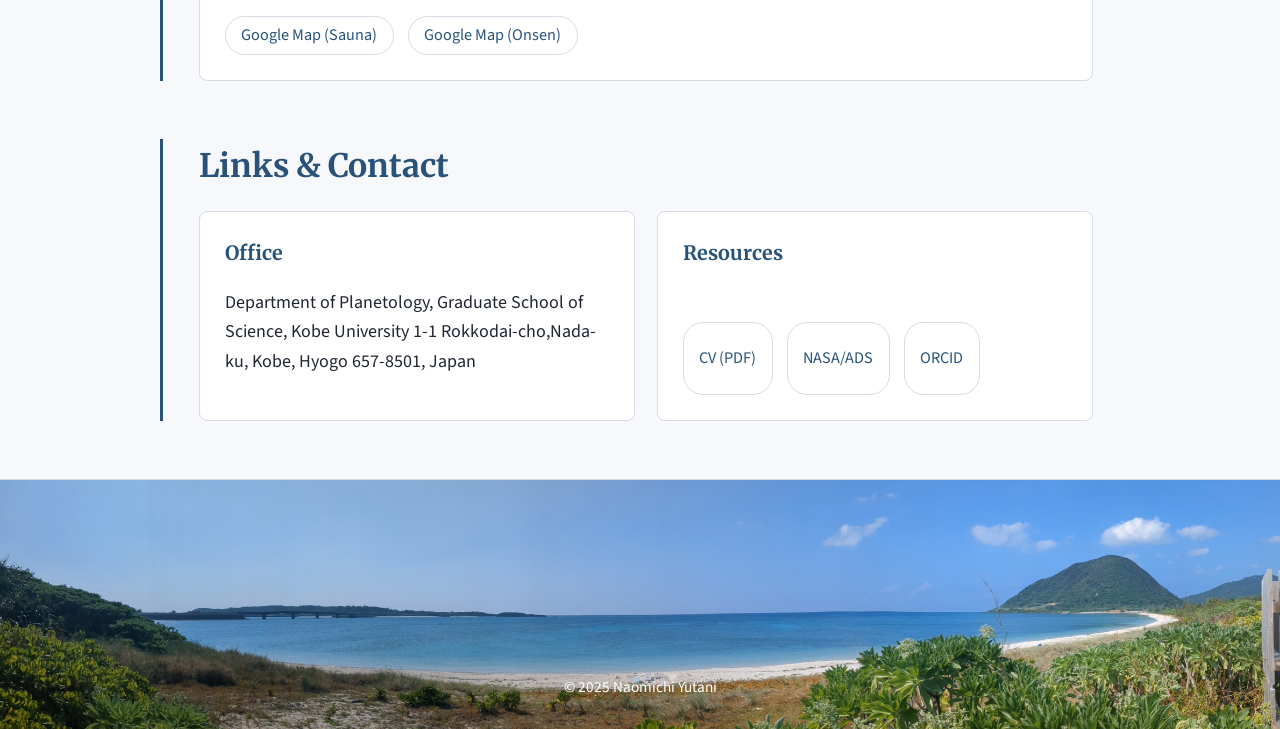
==== commit 62774bc6: "add footer bg image" ====
--- a/index.html
+++ b/index.html
@@ -70,9 +70,12 @@
       }
 
       .brand {
-        display: flex;
-        flex-direction: column;
-        gap: 0.15rem;
+        text-decoration: none;
+      }
+
+      .brand:hover {
+        text-decoration: underline;
+        text-decoration-color: #2563eb;
       }
 
       .brand span:first-child {
@@ -498,15 +501,27 @@
 
       /* フッターは薄い境界線で区切り、背景を白に戻します。 */
       footer {
-        padding: 2rem 0 2.5rem;
-        border-top: 1px solid var(--border);
-        background: var(--surface);
+            padding: 2rem 0 1.5rem;
+            border-top: 1px solid var(--border);
+
+            background:
+                linear-gradient(rgba(0,0,0,0), rgba(0,0,0,0)),
+                url("footer_bg.jpg");
+
+            background-size: cover;
+            background-position: center;
+            background-repeat: no-repeat;
+
+            min-height: 250px;
+
+            display: flex;
+            align-items: flex-end;
       }
 
       footer p {
-        color: var(--text-soft);
+        color: white;
         font-size: 0.85rem;
-        margin: 0.2rem 0;
+        margin: 0.1rem 0;
       }
 
       /*
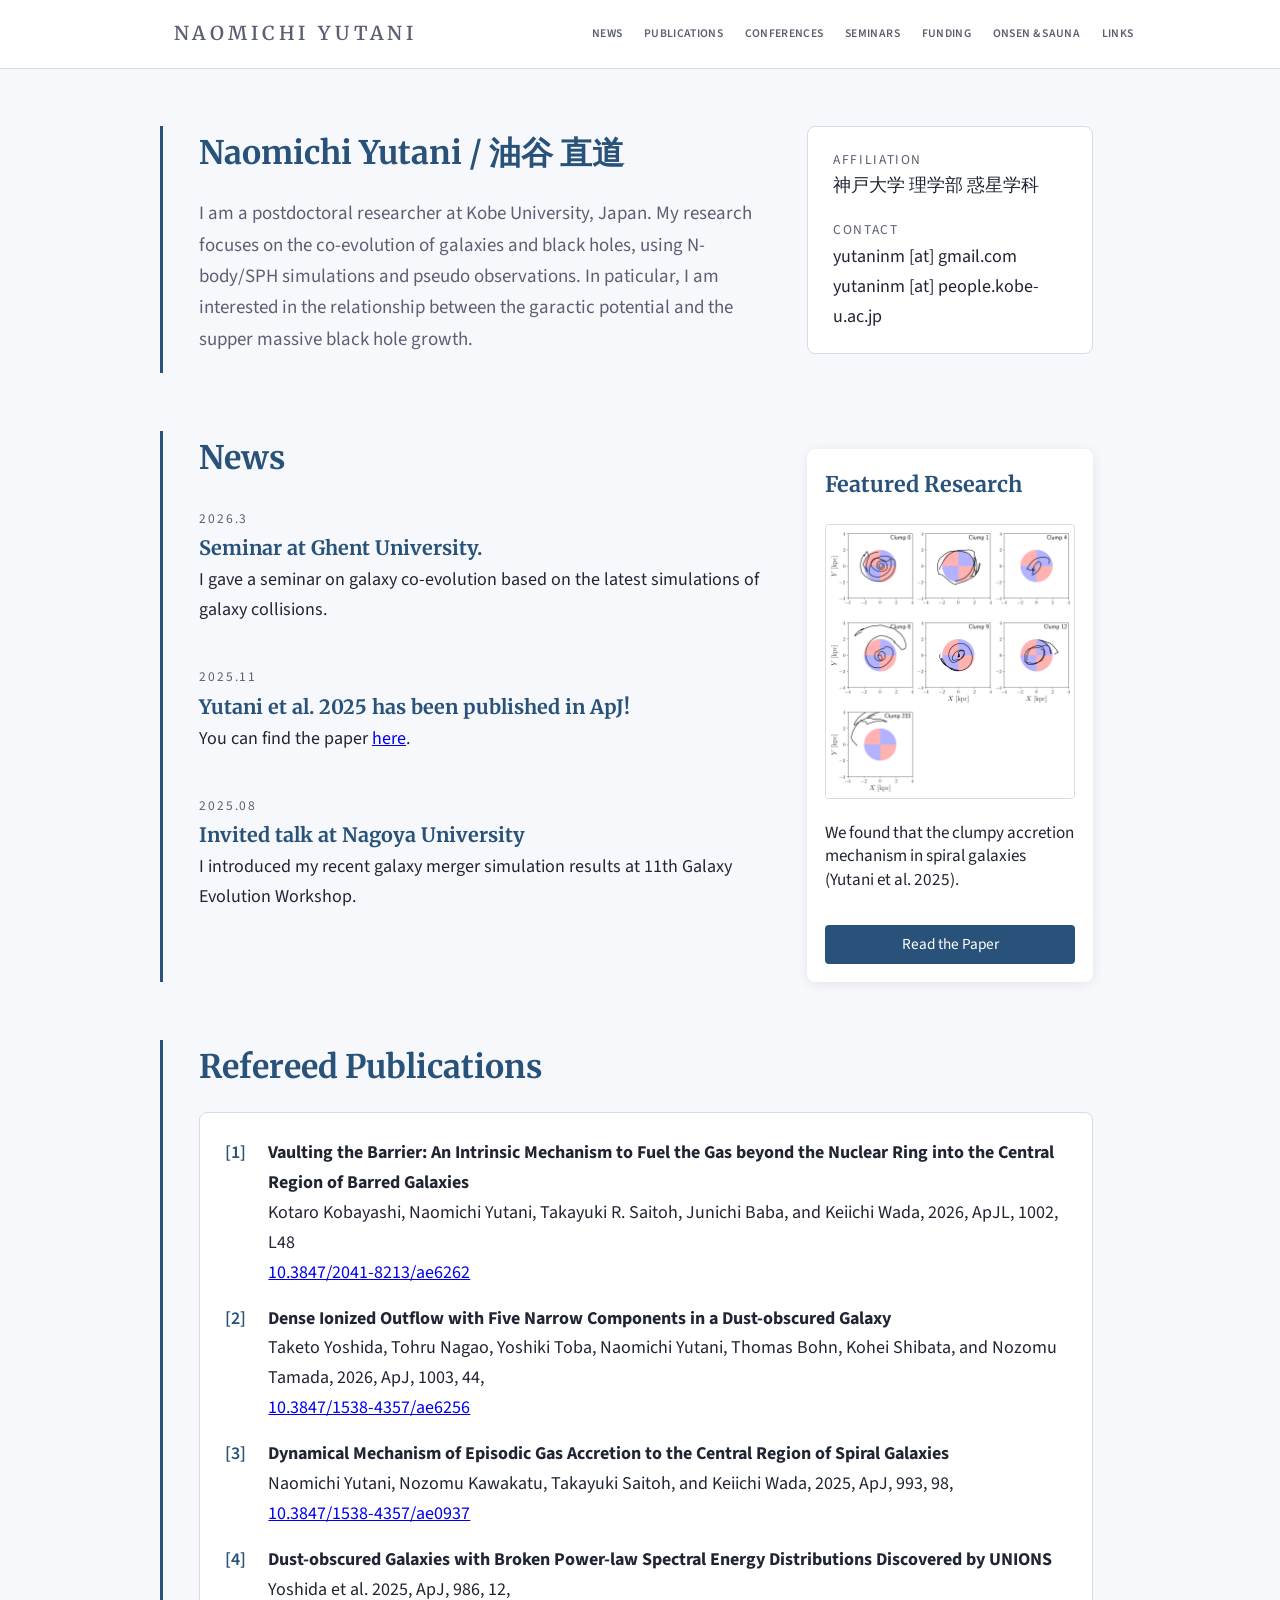
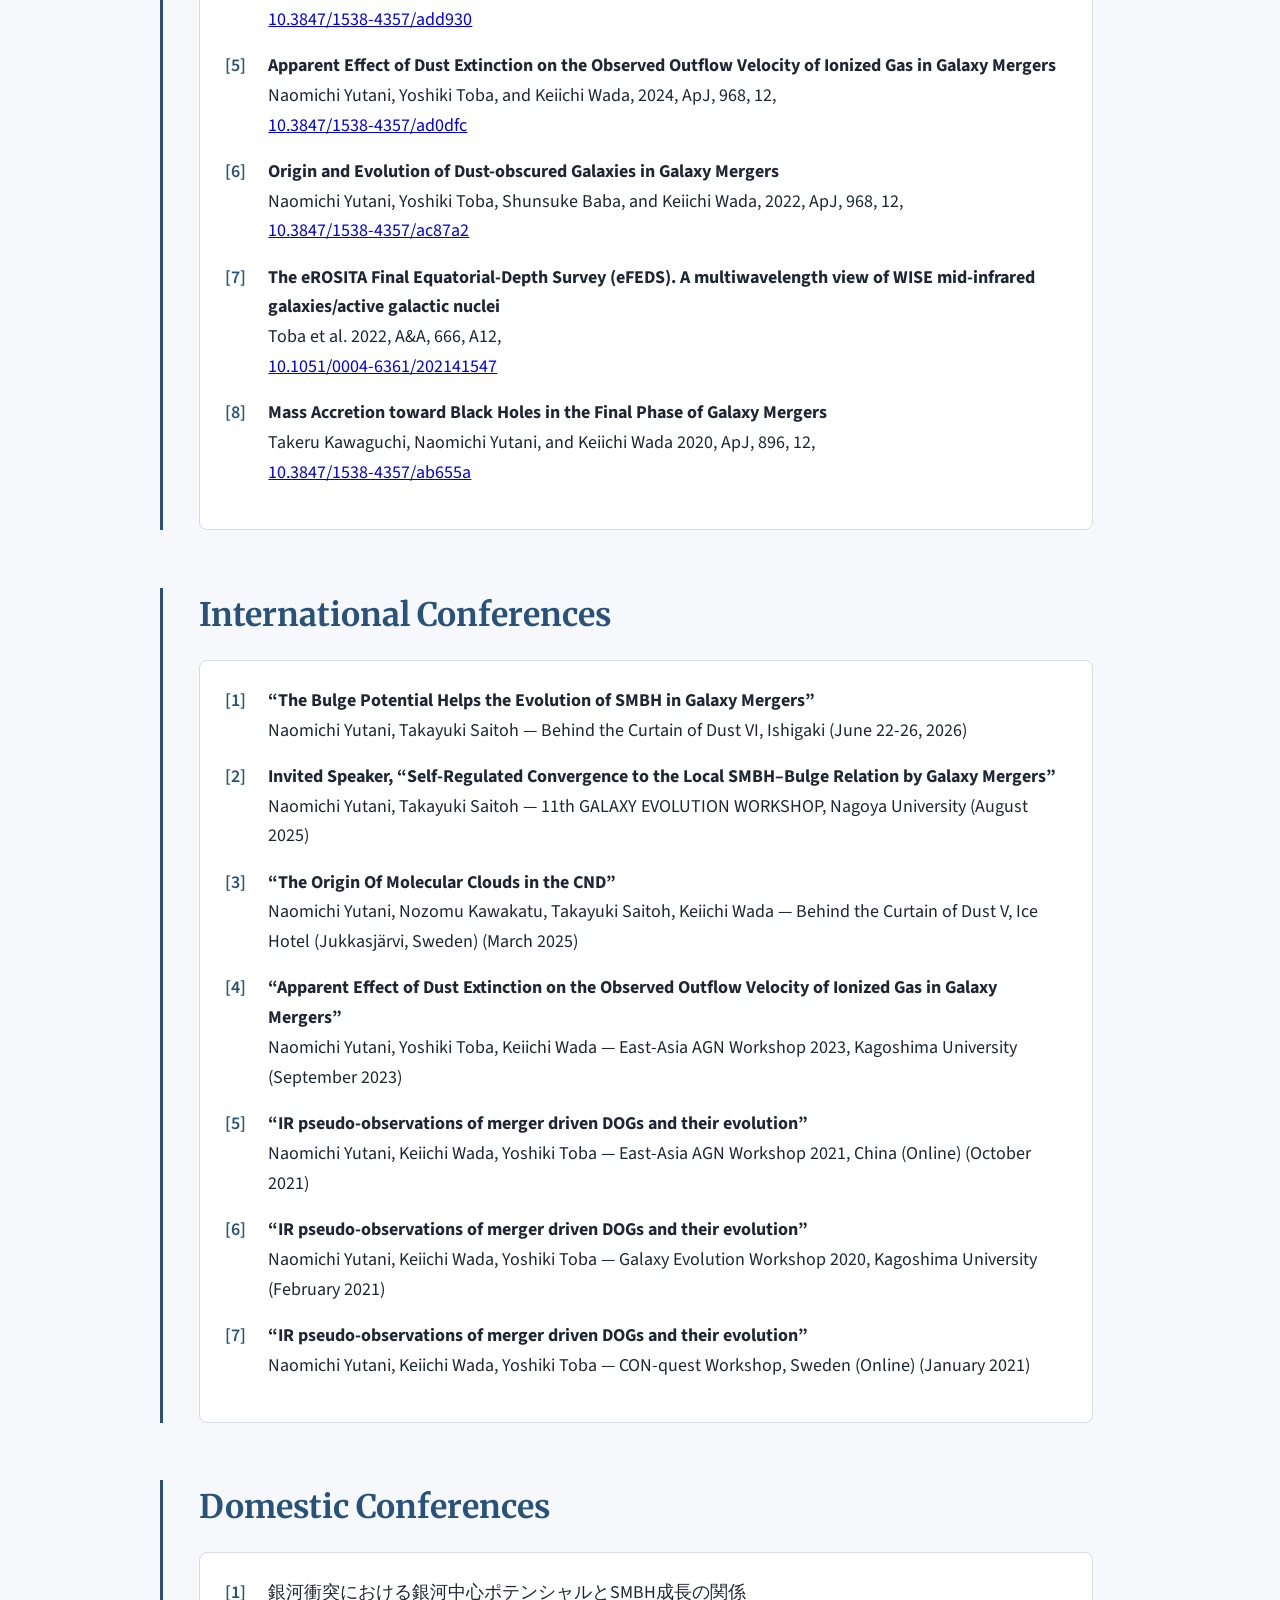
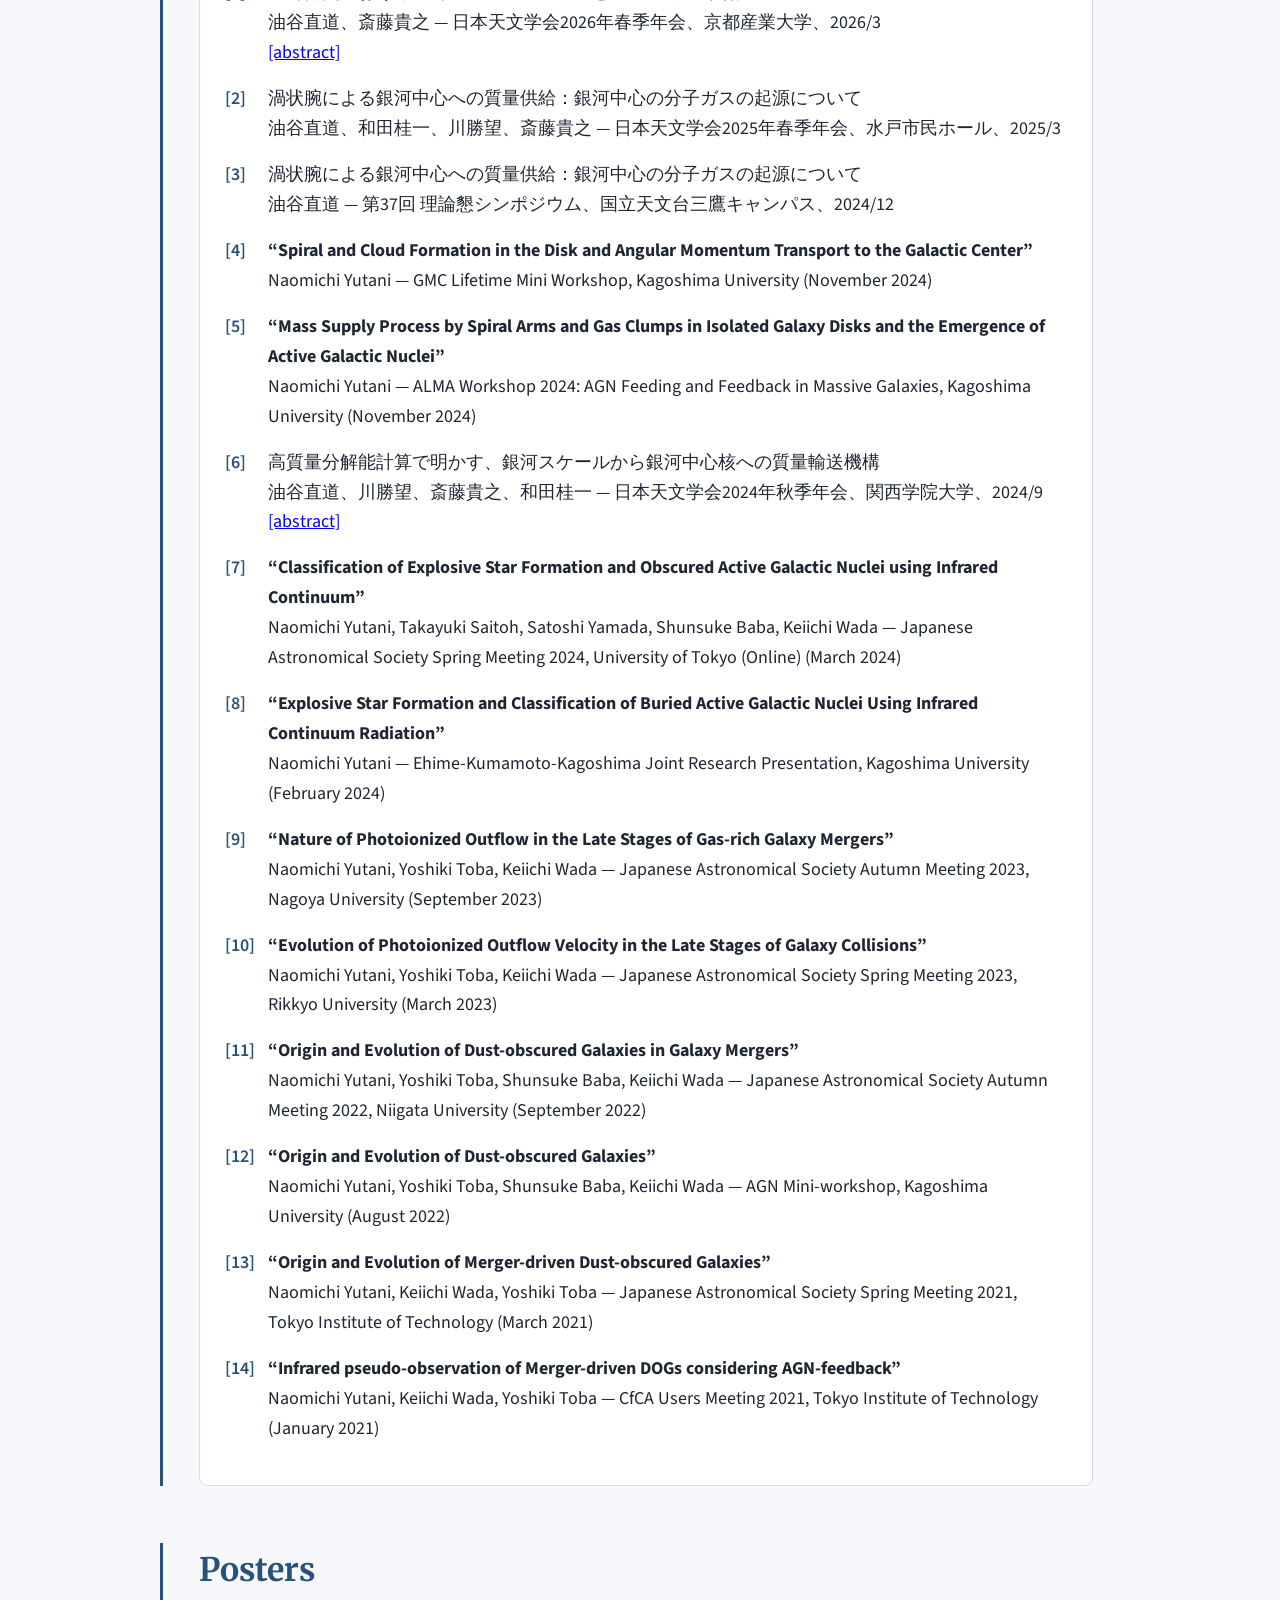
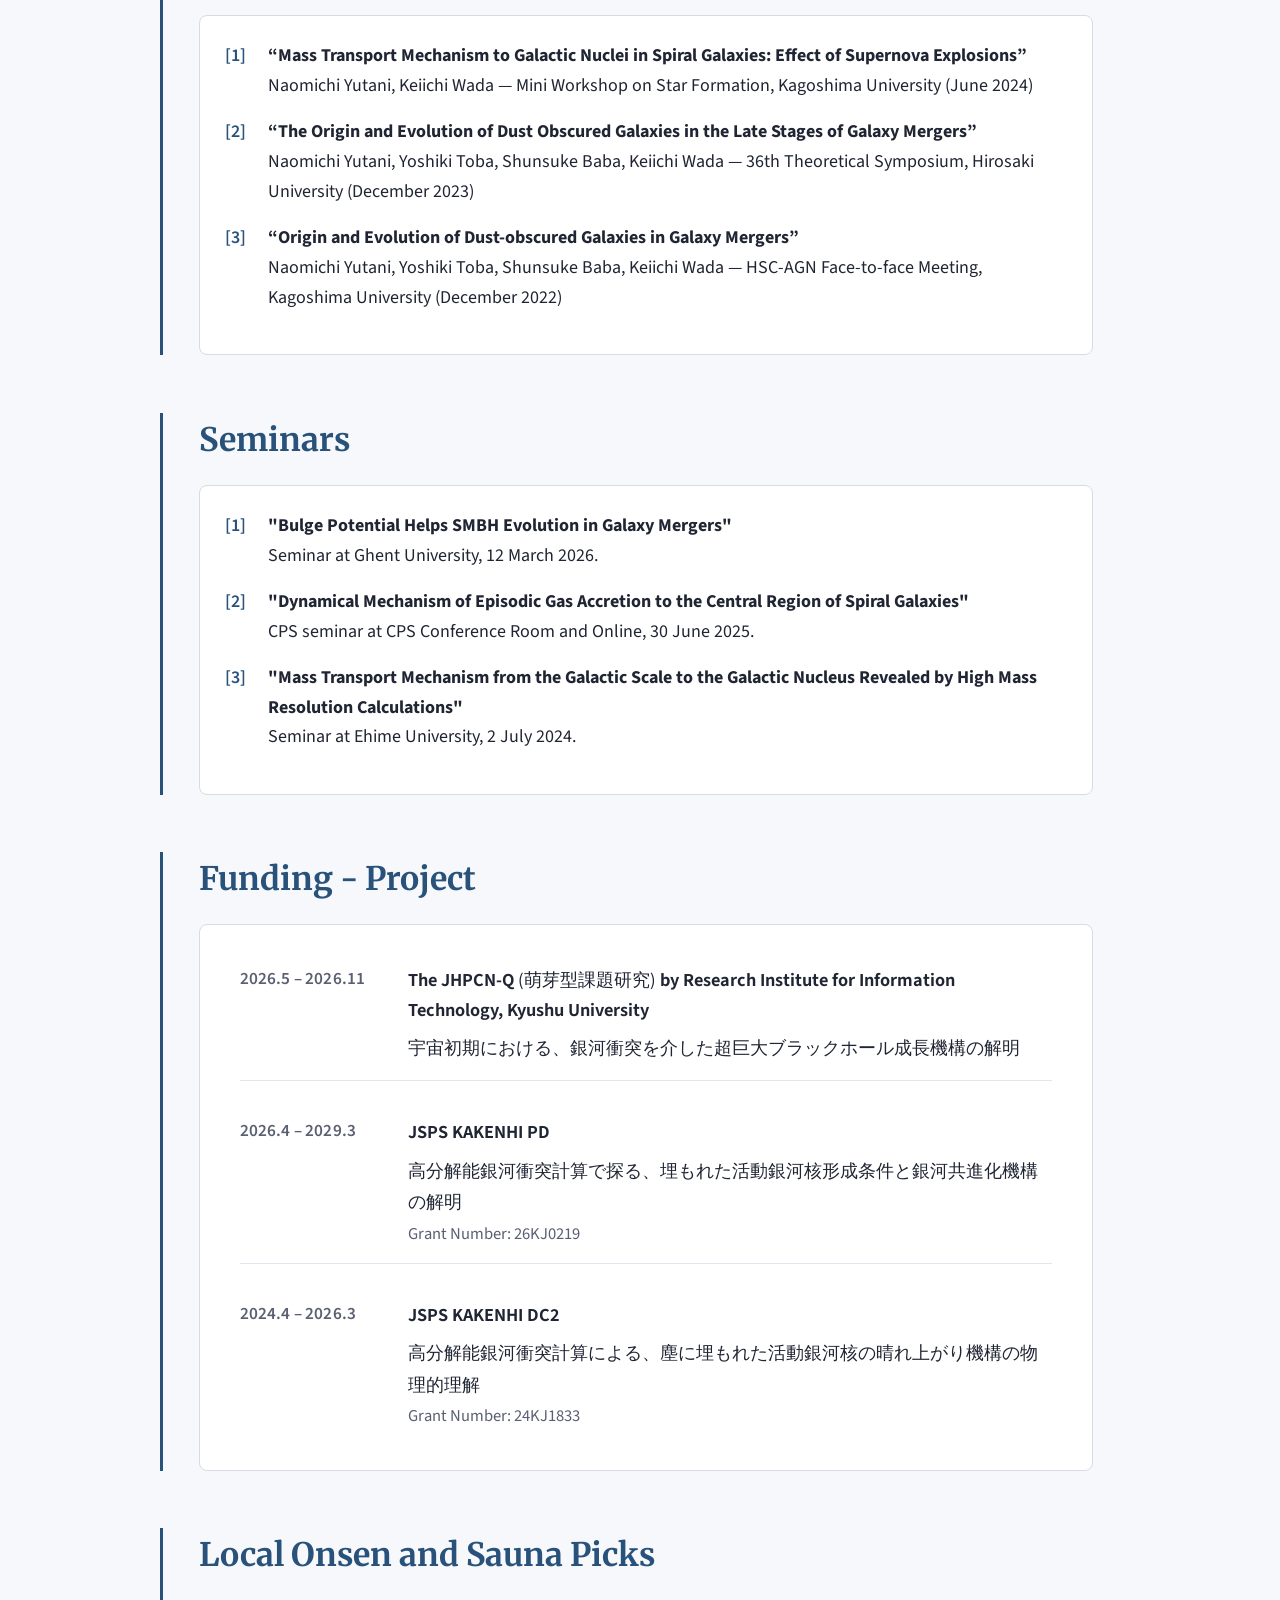
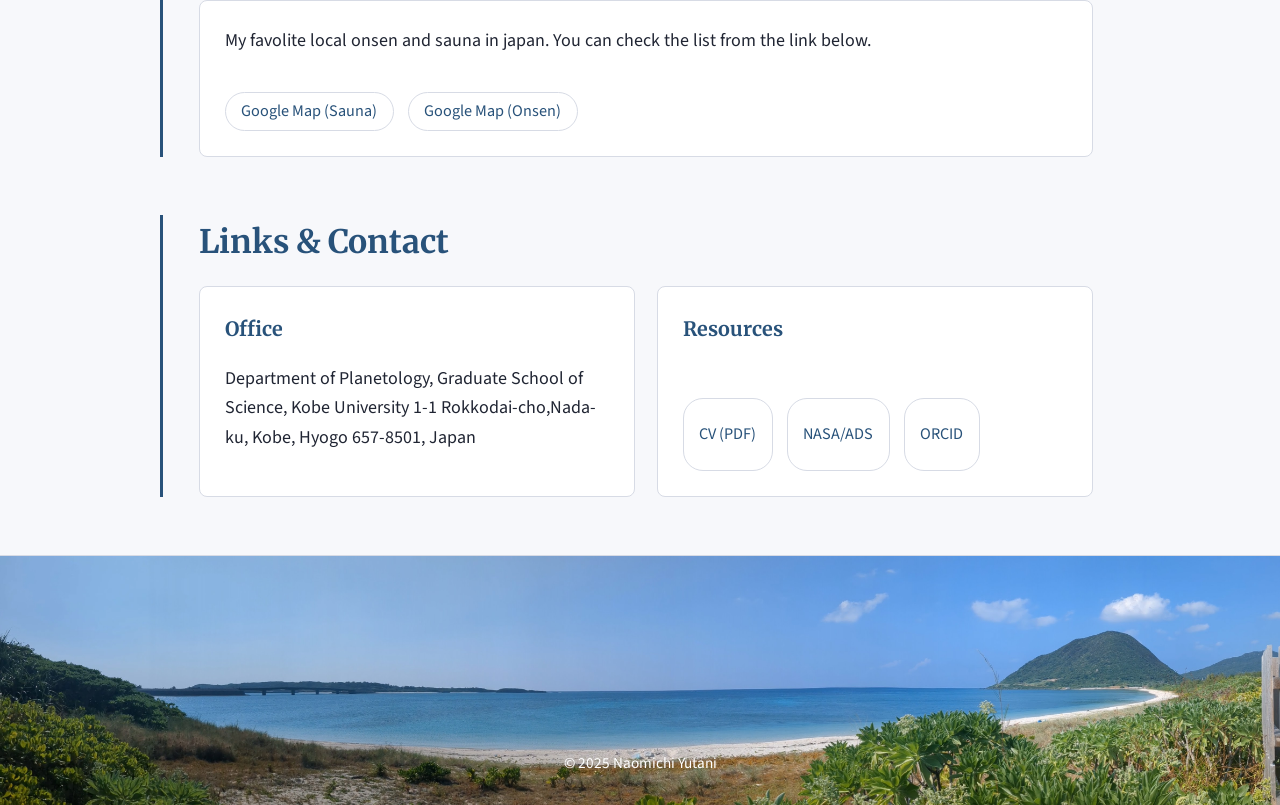
==== commit 15c3d625: "update index.html" ====
--- a/index.html
+++ b/index.html
@@ -696,12 +696,16 @@
         <div class="list-simple">
           <ol class="pub-list">
             <li>
+              <strong>“The Bulge Potential Helps the Evolution of SMBH in Galaxy Mergers”</strong>
+              Naomichi Yutani, Takayuki Saitoh — Behind the Curtain of Dust VI, Ishigaki (June 22-26, 2026)
+            </li>
+            <li>
               <strong>Invited Speaker, “Self-Regulated Convergence to the Local SMBH–Bulge Relation by Galaxy Mergers”</strong>
               Naomichi Yutani, Takayuki Saitoh — 11th GALAXY EVOLUTION WORKSHOP, Nagoya University (August 2025)
             </li>
             <li>
               <strong>“The Origin Of Molecular Clouds in the CND”</strong>
-              Naomichi Yutani, Nozomu Kawakatu, Takayuki Saitoh, Keiichi Wada — Behind The Curtain Of Dust V, Ice Hotel (Jukkasjärvi, Sweden) (March 2025)
+              Naomichi Yutani, Nozomu Kawakatu, Takayuki Saitoh, Keiichi Wada — Behind the Curtain of Dust V, Ice Hotel (Jukkasjärvi, Sweden) (March 2025)
             </li>
             <li>
               <strong>“Apparent Effect of Dust Extinction on the Observed Outflow Velocity of Ionized Gas in Galaxy Mergers”</strong>
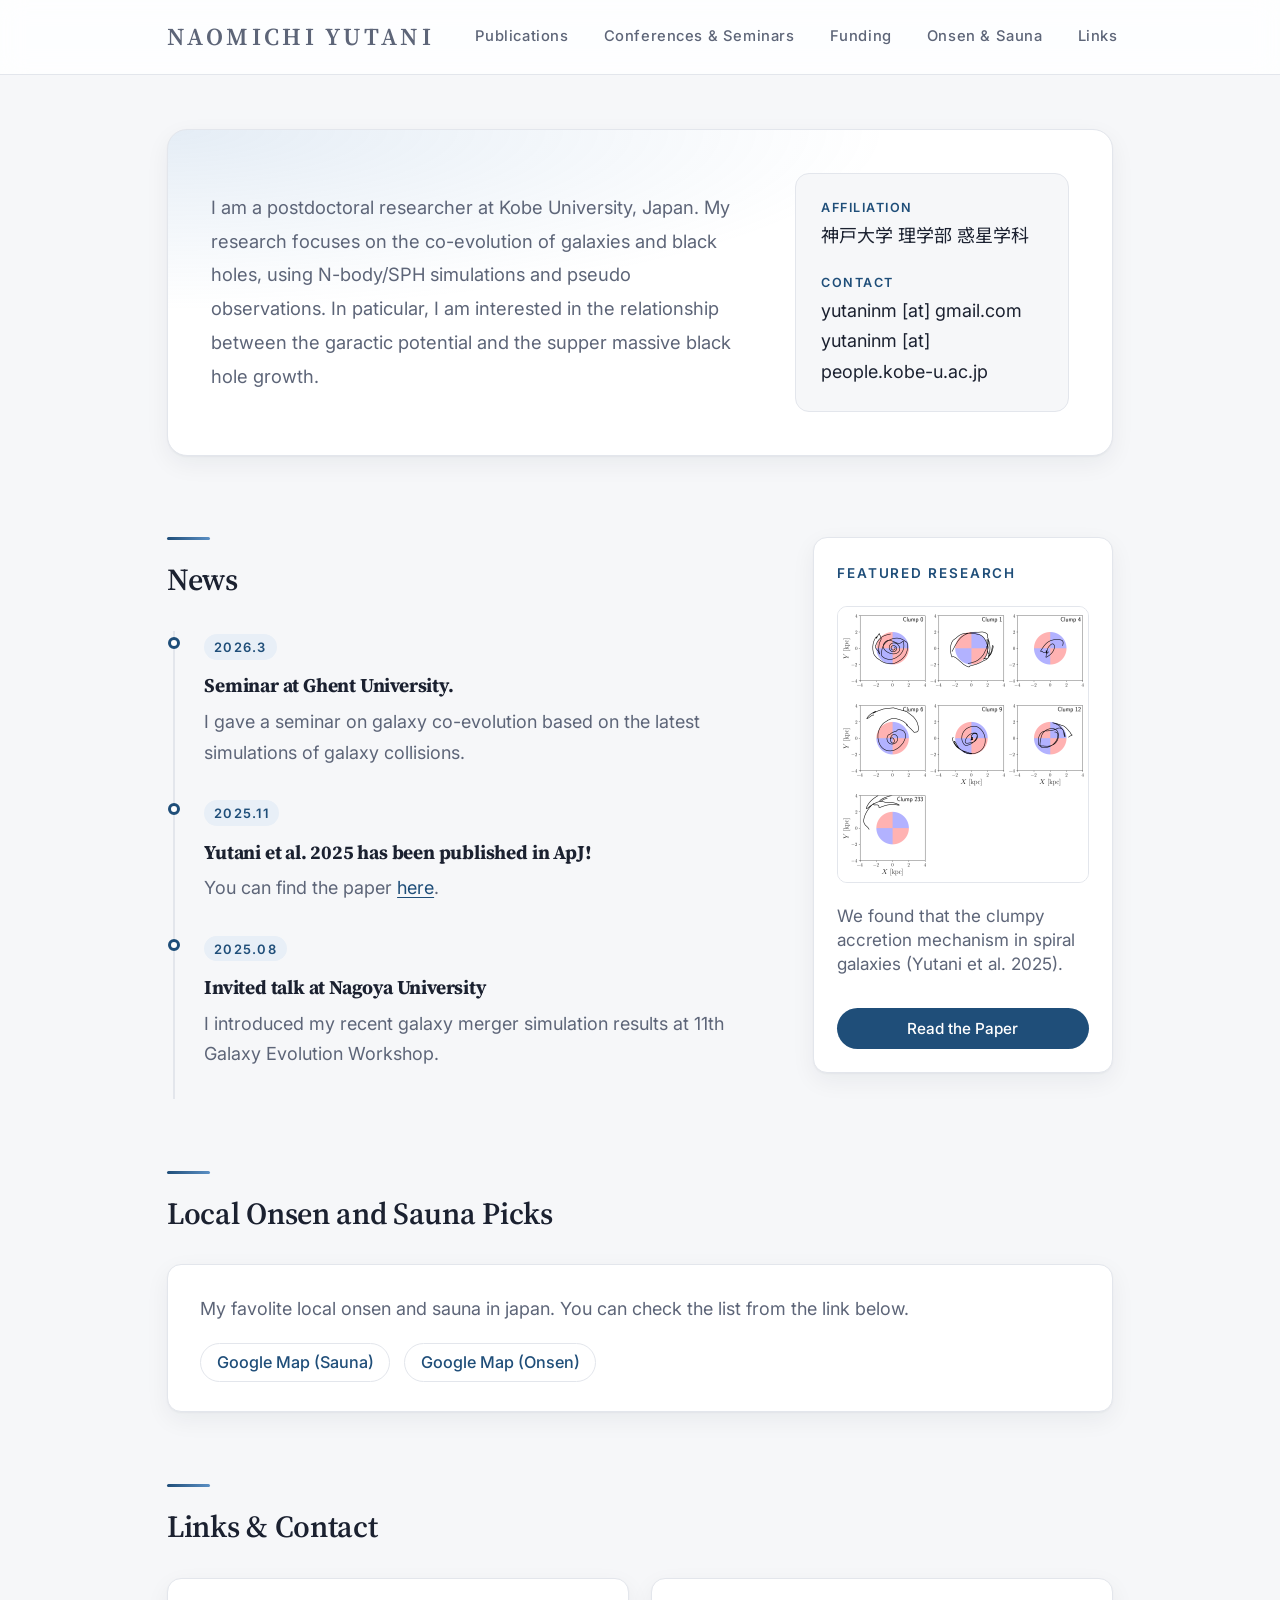
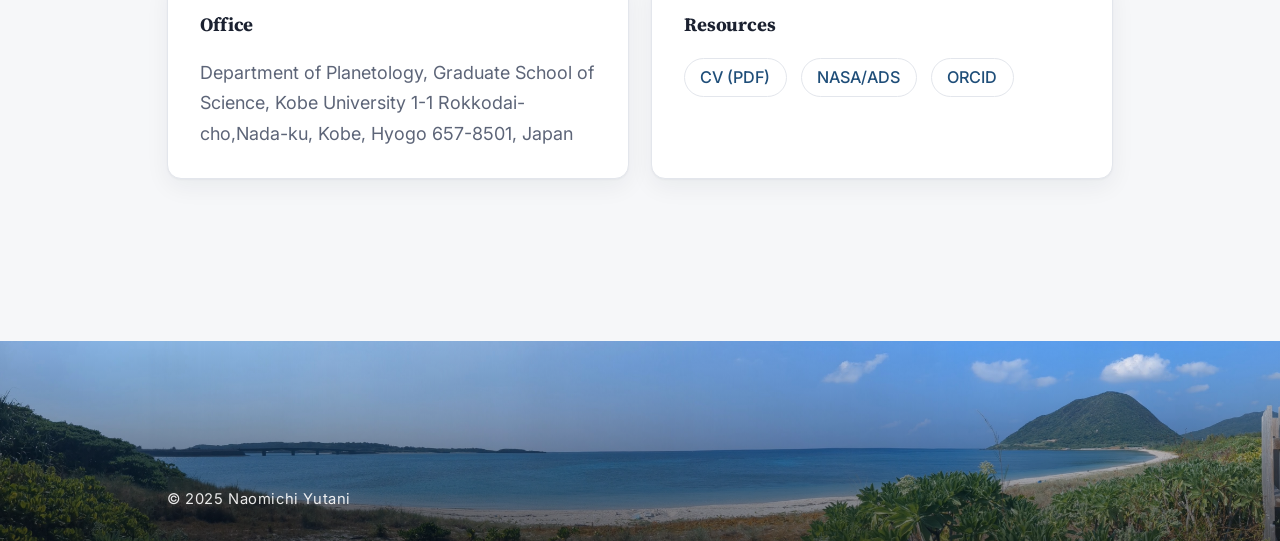
==== commit f8940ae8: "update all" ====
--- a/index.html
+++ b/index.html
@@ -564,22 +564,21 @@
         }
       }
     </style>
+    <link rel="stylesheet" href="theme.css" />
   </head>
   <body>
     <header>
       <div class="container navbar">
         <!-- サイト名と専門分野。PCでもスマホでも常に表示します。 -->
-        <a href="#" class="brand">
+        <a href="index.html" class="brand">
           <span>NAOMICHI YUTANI</span>
         </a>
         <!-- スマホでナビゲーションを開くボタン。PCでは display: none になります。 -->
         <button class="nav-toggle" aria-expanded="false">MENU</button>
         <nav>
-          <a href="#news">News</a>
-          <a href="#publications">Publications</a>
-          <a href="#conferences">Conferences</a>
-          <a href="#seminars">Seminars</a>
-          <a href="#funding">Funding</a>
+          <a href="publications.html">Publications</a>
+          <a href="conferences.html">Conferences &amp; Seminars</a>
+          <a href="funding.html">Funding</a>
           <a href="#onsen">Onsen &amp; Sauna</a>
           <a href="#links">Links</a>
         </nav>
@@ -591,7 +590,7 @@
       <section id="about" class="hero">
         <div>
           <!-- ヒーロー（自己紹介）部分の見出しと説明文。 -->
-          <h2>Naomichi Yutani / 油谷 直道</h2>
+          <!-- <h2>Naomichi Yutani / 油谷 直道</h2> -->
           <p class="lead">
             I am a postdoctoral researcher at Kobe University, Japan. 
             My research focuses on the co-evolution of galaxies and black holes, using N-body/SPH simulations and pseudo observations.
@@ -643,233 +642,6 @@
         </aside>
       </section>
       
-      <section id="publications">
-        <h2>Refereed Publications</h2>
-        <div class="list-simple">
-          <ol class="pub-list">
-            <li>
-              <strong>Vaulting the Barrier: An Intrinsic Mechanism to Fuel the Gas beyond the Nuclear Ring into the Central Region of Barred Galaxies</strong>
-              Kotaro Kobayashi, Naomichi Yutani, Takayuki R. Saitoh, Junichi Baba, and Keiichi Wada, 2026, ApJL, 1002, L48<br>
-              <a href="https://iopscience.iop.org/article/10.3847/2041-8213/ae6262">10.3847/2041-8213/ae6262</a>
-            </li>
-            <li>
-              <strong>Dense Ionized Outflow with Five Narrow Components in a Dust-obscured Galaxy</strong>
-              Taketo Yoshida, Tohru Nagao, Yoshiki Toba, Naomichi Yutani, Thomas Bohn, Kohei Shibata, and Nozomu Tamada, 2026, ApJ, 1003, 44,<br>
-              <a href="https://iopscience.iop.org/article/10.3847/1538-4357/ae6256">10.3847/1538-4357/ae6256</a>
-            </li>
-            <li>
-              <strong>Dynamical Mechanism of Episodic Gas Accretion to the Central Region of Spiral Galaxies</strong>
-              Naomichi Yutani, Nozomu Kawakatu, Takayuki Saitoh, and Keiichi Wada, 2025, ApJ, 993, 98,<br>
-              <a href="https://iopscience.iop.org/article/10.3847/1538-4357/ae0937">10.3847/1538-4357/ae0937</a>
-            </li>
-            <li>
-              <strong>Dust-obscured Galaxies with Broken Power-law Spectral Energy Distributions Discovered by UNIONS</strong>
-              Yoshida et al. 2025, ApJ, 986, 12,<br>
-              <a href="https://iopscience.iop.org/article/10.3847/1538-4357/add930">10.3847/1538-4357/add930</a>
-            </li>
-            <li>
-              <strong>Apparent Effect of Dust Extinction on the Observed Outflow Velocity of Ionized Gas in Galaxy Mergers</strong>
-              Naomichi Yutani, Yoshiki Toba, and Keiichi Wada, 2024, ApJ, 968, 12,<br>
-              <a href="https://iopscience.iop.org/article/10.3847/1538-4357/ad0dfc">10.3847/1538-4357/ad0dfc</a>
-            </li>
-            <li>
-              <strong>Origin and Evolution of Dust-obscured Galaxies in Galaxy Mergers</strong>
-              Naomichi Yutani, Yoshiki Toba, Shunsuke Baba, and Keiichi Wada, 2022, ApJ, 968, 12,<br>
-              <a href="https://iopscience.iop.org/article/10.3847/1538-4357/ac87a2">10.3847/1538-4357/ac87a2</a>
-            </li>
-            <li>
-              <strong>The eROSITA Final Equatorial-Depth Survey (eFEDS). A multiwavelength view of WISE mid-infrared galaxies/active galactic nuclei</strong>
-              Toba et al. 2022, A&A, 666, A12,<br>
-              <a href="https://www.aanda.org/articles/aa/full_html/2022/05/aa41547-21/aa41547-21.html">10.1051/0004-6361/202141547</a>
-            </li>
-            <li>
-              <strong>Mass Accretion toward Black Holes in the Final Phase of Galaxy Mergers</strong>
-              Takeru Kawaguchi, Naomichi Yutani, and Keiichi Wada 2020, ApJ, 896, 12,<br>
-              <a href="https://iopscience.iop.org/article/10.3847/1538-4357/ab655a">10.3847/1538-4357/ab655a</a>
-            </li>
-          </ol>
-        </div>
-      </section>
-
-      <section id="conferences">
-        <h2>International Conferences</h2>
-        <div class="list-simple">
-          <ol class="pub-list">
-            <li>
-              <strong>“The Bulge Potential Helps the Evolution of SMBH in Galaxy Mergers”</strong>
-              Naomichi Yutani, Takayuki Saitoh — Behind the Curtain of Dust VI, Ishigaki (June 22-26, 2026)
-            </li>
-            <li>
-              <strong>Invited Speaker, “Self-Regulated Convergence to the Local SMBH–Bulge Relation by Galaxy Mergers”</strong>
-              Naomichi Yutani, Takayuki Saitoh — 11th GALAXY EVOLUTION WORKSHOP, Nagoya University (August 2025)
-            </li>
-            <li>
-              <strong>“The Origin Of Molecular Clouds in the CND”</strong>
-              Naomichi Yutani, Nozomu Kawakatu, Takayuki Saitoh, Keiichi Wada — Behind the Curtain of Dust V, Ice Hotel (Jukkasjärvi, Sweden) (March 2025)
-            </li>
-            <li>
-              <strong>“Apparent Effect of Dust Extinction on the Observed Outflow Velocity of Ionized Gas in Galaxy Mergers”</strong>
-              Naomichi Yutani, Yoshiki Toba, Keiichi Wada — East-Asia AGN Workshop 2023, Kagoshima University (September 2023)
-            </li>
-            <li>
-              <strong>“IR pseudo-observations of merger driven DOGs and their evolution”</strong>
-              Naomichi Yutani, Keiichi Wada, Yoshiki Toba — East-Asia AGN Workshop 2021, China (Online) (October 2021)
-            </li>
-            <li>
-              <strong>“IR pseudo-observations of merger driven DOGs and their evolution”</strong>
-              Naomichi Yutani, Keiichi Wada, Yoshiki Toba — Galaxy Evolution Workshop 2020, Kagoshima University (February 2021)
-            </li>
-            <li>
-              <strong>“IR pseudo-observations of merger driven DOGs and their evolution”</strong>
-              Naomichi Yutani, Keiichi Wada, Yoshiki Toba — CON-quest Workshop, Sweden (Online) (January 2021)
-            </li>
-          </ol>
-        </div>
-      </section>
-
-      <section id="domestic-conferences">
-        <h2>Domestic Conferences </h2>
-        <div class="list-simple">
-          <ol class="pub-list">
-            <li>
-              銀河衝突における銀河中心ポテンシャルとSMBH成長の関係<br>
-              油谷直道、斎藤貴之 —  日本天文学会2026年春季年会、京都産業大学、2026/3<br>
-              <a href="https://www.asj.or.jp/nenkai/archive/2026a/pdf/X05a.pdf">[abstract]</a>
-            </li>
-            <li>
-              渦状腕による銀河中心への質量供給：銀河中心の分子ガスの起源について<br>
-              油谷直道、和田桂一、川勝望、斎藤貴之 — 日本天文学会2025年春季年会、水戸市民ホール、2025/3
-            </li>
-            <li>
-              渦状腕による銀河中心への質量供給：銀河中心の分子ガスの起源について<br>
-              油谷直道 — 第37回 理論懇シンポジウム、国立天文台三鷹キャンパス、2024/12
-            </li>
-            <li>
-              <strong>“Spiral and Cloud Formation in the Disk and Angular Momentum Transport to the Galactic Center”</strong>
-              Naomichi Yutani — GMC Lifetime Mini Workshop, Kagoshima University (November 2024)
-            </li>
-            <li>
-              <strong>“Mass Supply Process by Spiral Arms and Gas Clumps in Isolated Galaxy Disks and the Emergence of Active Galactic Nuclei”</strong>
-              Naomichi Yutani — ALMA Workshop 2024: AGN Feeding and Feedback in Massive Galaxies, Kagoshima University (November 2024)
-            </li>
-            <li>
-              高質量分解能計算で明かす、銀河スケールから銀河中心核への質量輸送機構<br>
-              油谷直道、川勝望、斎藤貴之、和田桂一 — 日本天文学会2024年秋季年会、関西学院大学、2024/9<br>
-              <a href="https://www.asj.or.jp/nenkai/archive/2024b/pdf/X52a.pdf">[abstract]</a>
-            </li>
-            <li>
-              <strong>“Classification of Explosive Star Formation and Obscured Active Galactic Nuclei using Infrared Continuum”</strong>
-              Naomichi Yutani, Takayuki Saitoh, Satoshi Yamada, Shunsuke Baba, Keiichi Wada — Japanese Astronomical Society Spring Meeting 2024, University of Tokyo (Online) (March 2024)
-            </li>
-            <li>
-              <strong>“Explosive Star Formation and Classification of Buried Active Galactic Nuclei Using Infrared Continuum Radiation”</strong>
-              Naomichi Yutani — Ehime-Kumamoto-Kagoshima Joint Research Presentation, Kagoshima University (February 2024)
-            </li>
-            <li>
-              <strong>“Nature of Photoionized Outflow in the Late Stages of Gas-rich Galaxy Mergers”</strong>
-              Naomichi Yutani, Yoshiki Toba, Keiichi Wada — Japanese Astronomical Society Autumn Meeting 2023, Nagoya University (September 2023)
-            </li>
-            <li>
-              <strong>“Evolution of Photoionized Outflow Velocity in the Late Stages of Galaxy Collisions”</strong>
-              Naomichi Yutani, Yoshiki Toba, Keiichi Wada — Japanese Astronomical Society Spring Meeting 2023, Rikkyo University (March 2023)
-            </li>
-            <li>
-              <strong>“Origin and Evolution of Dust-obscured Galaxies in Galaxy Mergers”</strong>
-              Naomichi Yutani, Yoshiki Toba, Shunsuke Baba, Keiichi Wada — Japanese Astronomical Society Autumn Meeting 2022, Niigata University (September 2022)
-            </li>
-            <li>
-              <strong>“Origin and Evolution of Dust-obscured Galaxies”</strong>
-              Naomichi Yutani, Yoshiki Toba, Shunsuke Baba, Keiichi Wada — AGN Mini-workshop, Kagoshima University (August 2022)
-            </li>
-            <li>
-              <strong>“Origin and Evolution of Merger-driven Dust-obscured Galaxies”</strong>
-              Naomichi Yutani, Keiichi Wada, Yoshiki Toba — Japanese Astronomical Society Spring Meeting 2021, Tokyo Institute of Technology (March 2021)
-            </li>
-            <li>
-              <strong>“Infrared pseudo-observation of Merger-driven DOGs considering AGN-feedback”</strong>
-              Naomichi Yutani, Keiichi Wada, Yoshiki Toba — CfCA Users Meeting 2021, Tokyo Institute of Technology (January 2021)
-            </li>
-          </ol>
-        </div>
-      </section>
-
-      <section id="posters">
-        <h2>Posters</h2>
-        <div class="list-simple">
-          <ol class="pub-list">
-            <li>
-              <strong>“Mass Transport Mechanism to Galactic Nuclei in Spiral Galaxies: Effect of Supernova Explosions”</strong>
-              Naomichi Yutani, Keiichi Wada — Mini Workshop on Star Formation, Kagoshima University (June 2024)
-            </li>
-            <li>
-              <strong>“The Origin and Evolution of Dust Obscured Galaxies in the Late Stages of Galaxy Mergers”</strong>
-              Naomichi Yutani, Yoshiki Toba, Shunsuke Baba, Keiichi Wada — 36th Theoretical Symposium, Hirosaki University (December 2023)
-            </li>
-            <li>
-              <strong>“Origin and Evolution of Dust-obscured Galaxies in Galaxy Mergers”</strong>
-              Naomichi Yutani, Yoshiki Toba, Shunsuke Baba, Keiichi Wada — HSC-AGN Face-to-face Meeting, Kagoshima University (December 2022)
-            </li>
-          </ol>
-        </div>
-      </section>
-
-      <section id="seminars">
-        <h2>Seminars</h2>
-        <div class="list-simple">
-          <ol class="pub-list">
-            <li>
-              <strong>"Bulge Potential Helps SMBH Evolution in Galaxy Mergers"</strong>
-              Seminar at Ghent University, 12 March 2026.
-            </li>
-            <li>
-              <strong>"Dynamical Mechanism of Episodic Gas Accretion to the Central Region of Spiral Galaxies"</strong>
-              CPS seminar at CPS Conference Room and Online, 30 June 2025.
-            </li>
-            <li>
-              <strong>"Mass Transport Mechanism from the Galactic Scale to the Galactic Nucleus Revealed by High Mass Resolution Calculations"</strong>
-              Seminar at Ehime University, 2 July 2024.
-            </li>
-          </ol>
-        </div>
-      </section>
-
-      <!-- 取得した科研費・ファンドの一覧。 -->
-      <section id="funding">
-        <h2>Funding - Project</h2>
-
-        <div class="funding-list">
-          <div class="funding-item">
-            <div class="funding-period">2026.5 – 2026.11</div>
-            <div class="funding-body">
-              <div class="funding-award">
-                The JHPCN-Q <span class="normal-ja">(萌芽型課題研究)</span> by Research Institute for Information Technology, Kyushu University
-              </div>
-              <div class="funding-title">
-                宇宙初期における、銀河衝突を介した超巨大ブラックホール成長機構の解明
-              </div>
-            </div>
-          </div>
-
-          <div class="funding-item">
-            <div class="funding-period">2026.4 – 2029.3</div>
-            <div class="funding-body">
-              <div class="funding-agency">JSPS KAKENHI PD</div>
-              <div class="funding-title">高分解能銀河衝突計算で探る、埋もれた活動銀河核形成条件と銀河共進化機構の解明</div>
-              <div class="funding-number">Grant Number: 26KJ0219</div>
-            </div>
-          </div>
-
-          <div class="funding-item">
-            <div class="funding-period">2024.4 – 2026.3</div>
-            <div class="funding-body">
-              <div class="funding-agency">JSPS KAKENHI DC2</div>
-              <div class="funding-title">高分解能銀河衝突計算による、塵に埋もれた活動銀河核の晴れ上がり機構の物理的理解</div>
-              <div class="funding-number">Grant Number: 24KJ1833</div>
-            </div>
-          </div>
-        </div>
-      </section>
-
       <section id="onsen">
         <h2>Local Onsen and Sauna Picks</h2>
         <div class="list-simple">
--- a/theme.css
+++ b/theme.css
@@ -0,0 +1,473 @@
+/*
+  theme.css — デザイン更新用のスタイルシート
+  各ページの <style> の「後」に読み込み、見た目だけを上書きします。
+  このファイルの <link> を外せば、元のデザインに戻ります。
+*/
+@import url("https://fonts.googleapis.com/css2?family=Inter:wght@400;500;600;700&family=Noto+Sans+JP:wght@400;500;700&family=Source+Serif+4:opsz,wght@8..60,500;8..60,600;8..60,700&display=swap");
+
+:root {
+  --bg: #f6f7f9;
+  --surface: #ffffff;
+  --text: #1b2130;
+  --text-soft: #5d6578;
+  --accent: #1f4e79;
+  --accent-soft: #e8eff7;
+  --accent-strong: #163a5c;
+  --border: #e3e6ec;
+  --radius: 14px;
+  --shadow: 0 1px 2px rgba(20, 28, 45, 0.04), 0 8px 24px rgba(20, 28, 45, 0.06);
+  --serif: "Source Serif 4", "Noto Serif JP", "Yu Mincho", serif;
+  --sans: "Inter", "Noto Sans JP", "Hiragino Sans", sans-serif;
+}
+
+body {
+  font-family: var(--sans);
+  background: var(--bg);
+  color: var(--text);
+  line-height: 1.7;
+  -webkit-font-smoothing: antialiased;
+}
+
+a {
+  color: var(--accent);
+  text-underline-offset: 3px;
+}
+
+/* ---------- Header ---------- */
+header {
+  padding-left: 0;
+  background: rgba(255, 255, 255, 0.82);
+  backdrop-filter: saturate(180%) blur(12px);
+  -webkit-backdrop-filter: saturate(180%) blur(12px);
+  border-bottom: 1px solid var(--border);
+}
+
+.navbar {
+  padding: 0.9rem 1.5rem;
+}
+
+.brand {
+  color: var(--text);
+}
+
+.brand:hover {
+  text-decoration: none;
+  opacity: 0.75;
+}
+
+.brand span:first-child {
+  font-family: var(--serif);
+  font-size: clamp(1.15rem, 2vw, 1.35rem);
+  font-weight: 600;
+  letter-spacing: 0.14em;
+}
+
+nav {
+  gap: 0.35rem;
+  align-items: center;
+}
+
+nav a {
+  font-size: 0.82rem;
+  letter-spacing: 0.04em;
+  text-transform: none;
+  font-weight: 500;
+  color: var(--text-soft);
+  padding: 0.4rem 0.8rem;
+  border-radius: 999px;
+  transition: background-color 0.2s ease, color 0.2s ease;
+}
+
+nav a:hover,
+nav a:focus-visible {
+  color: var(--accent);
+  background: var(--accent-soft);
+}
+
+nav a[aria-current="page"] {
+  color: #fff;
+  background: var(--accent);
+}
+
+.nav-toggle {
+  margin-right: 0;
+  border-radius: 999px;
+  font-size: 0.8rem;
+  color: var(--text);
+  cursor: pointer;
+}
+
+/* ---------- Layout ---------- */
+.container {
+  max-width: 1000px;
+}
+
+main {
+  padding: 3rem 1.5rem 5rem;
+}
+
+section {
+  border-left: none;
+  margin: 0 0 4rem;
+  padding-left: 0;
+}
+
+section:hover {
+  border-left-color: transparent;
+}
+
+h1,
+h2,
+h3 {
+  font-family: var(--serif);
+  color: var(--text);
+  letter-spacing: -0.01em;
+}
+
+/* 見出しの上に小さなアクセントラインを付ける */
+section > h2,
+.news-content > h2 {
+  font-size: clamp(1.5rem, 2.4vw, 1.9rem);
+  font-weight: 600;
+  margin-bottom: 1.4rem;
+  padding-top: 0.9rem;
+  position: relative;
+}
+
+section > h2::before,
+.news-content > h2::before {
+  content: "";
+  position: absolute;
+  top: 0;
+  left: 0;
+  width: 2.4rem;
+  height: 3px;
+  border-radius: 3px;
+  background: linear-gradient(90deg, var(--accent), #5b8fc4);
+}
+
+/* ---------- Hero ---------- */
+section.hero {
+  margin-bottom: 4.5rem;
+  padding: 2.4rem;
+  background:
+    radial-gradient(1200px 300px at 0% 0%, rgba(91, 143, 196, 0.16), transparent 60%),
+    var(--surface);
+  border: 1px solid var(--border);
+  border-radius: calc(var(--radius) + 6px);
+  box-shadow: var(--shadow);
+  align-items: center;
+}
+
+section.hero h2 {
+  font-size: clamp(1.9rem, 3.6vw, 2.6rem);
+  font-weight: 700;
+  padding-top: 0;
+  margin-bottom: 1rem;
+  line-height: 1.25;
+}
+
+section.hero h2::before {
+  display: none;
+}
+
+.hero .lead {
+  font-size: 1.02rem;
+  line-height: 1.85;
+  color: var(--text-soft);
+  margin: 0;
+}
+
+.hero-details {
+  background: var(--bg);
+  border: 1px solid var(--border);
+  border-radius: var(--radius);
+  padding: 1.3rem 1.4rem;
+  gap: 1.1rem;
+}
+
+.hero-details span.label {
+  font-size: 0.7rem;
+  font-weight: 600;
+  color: var(--accent);
+  margin-bottom: 0.15rem;
+}
+
+/* ---------- News ---------- */
+.grid-container {
+  gap: 2.5rem;
+}
+
+.news-content .item-stack {
+  gap: 0;
+  border-left: 2px solid var(--border);
+  margin-left: 0.35rem;
+}
+
+.news-item {
+  position: relative;
+  padding: 0 0 1.6rem 1.6rem;
+}
+
+.news-item::before {
+  content: "";
+  position: absolute;
+  left: -7px;
+  top: 0.35rem;
+  width: 12px;
+  height: 12px;
+  border-radius: 50%;
+  background: var(--surface);
+  border: 3px solid var(--accent);
+}
+
+.news-item time {
+  display: inline-block;
+  font-size: 0.72rem;
+  font-weight: 600;
+  letter-spacing: 0.1em;
+  color: var(--accent);
+  background: var(--accent-soft);
+  padding: 0.1rem 0.55rem;
+  border-radius: 999px;
+}
+
+.news-item h3 {
+  font-size: 1.08rem;
+  margin: 0.45rem 0 0.25rem;
+}
+
+.news-item p {
+  color: var(--text-soft);
+  margin: 0;
+}
+
+.news-details {
+  padding: 1.3rem;
+  border: 1px solid var(--border);
+  border-radius: var(--radius);
+  box-shadow: var(--shadow);
+  margin-top: 0;
+}
+
+.news-details h3 {
+  font-size: 0.75rem;
+  font-family: var(--sans);
+  font-weight: 600;
+  letter-spacing: 0.14em;
+  text-transform: uppercase;
+  color: var(--accent);
+}
+
+.news-details img {
+  border-radius: 10px;
+}
+
+.news-details p {
+  color: var(--text-soft);
+}
+
+.button,
+.news-details .button {
+  border-radius: 999px;
+  font-weight: 500;
+  background: var(--accent);
+}
+
+.button:hover,
+.news-details .button:hover {
+  background: var(--accent-strong);
+}
+
+/* ---------- Cards / lists ---------- */
+.list-simple,
+.funding-list {
+  border: 1px solid var(--border);
+  border-radius: var(--radius);
+  box-shadow: var(--shadow);
+  padding: 1.6rem 1.8rem;
+}
+
+.pub-list li {
+  padding: 1rem 0 1rem 3rem;
+  margin: 0;
+  border-bottom: 1px solid var(--border);
+  color: var(--text-soft);
+  line-height: 1.65;
+}
+
+.pub-list li:first-child {
+  padding-top: 0.2rem;
+}
+
+.pub-list li:last-child {
+  border-bottom: none;
+  padding-bottom: 0.2rem;
+}
+
+.pub-list li::before {
+  top: 1rem;
+  font-size: 0.78rem;
+  font-weight: 600;
+  min-width: 2.1rem;
+  text-align: center;
+  padding: 0.05rem 0;
+  border-radius: 6px;
+  background: var(--accent-soft);
+  color: var(--accent);
+}
+
+.pub-list li:first-child::before {
+  top: 0.2rem;
+}
+
+.pub-list li strong {
+  display: block;
+  color: var(--text);
+  font-weight: 600;
+  margin-bottom: 0.2rem;
+}
+
+.pub-list a {
+  display: inline-block;
+  margin-top: 0.35rem;
+  font-size: 0.82rem;
+  font-weight: 500;
+  text-decoration: none;
+  padding: 0.1rem 0.65rem;
+  border: 1px solid var(--border);
+  border-radius: 999px;
+  transition: background-color 0.2s ease, border-color 0.2s ease;
+}
+
+.pub-list a:hover {
+  background: var(--accent-soft);
+  border-color: transparent;
+}
+
+/* ---------- Funding ---------- */
+.funding-item + .funding-item {
+  border-top: 1px solid var(--border);
+  margin-top: 1.3rem;
+  padding-top: 1.3rem;
+}
+
+.funding-period {
+  color: var(--accent);
+  font-size: 0.9rem;
+}
+
+.funding-award,
+.funding-agency {
+  font-weight: 600;
+}
+
+.funding-title {
+  color: var(--text-soft);
+}
+
+/* ---------- Links ---------- */
+.links a {
+  font-weight: 500;
+  background: var(--surface);
+  transition: background-color 0.2s ease, color 0.2s ease, border-color 0.2s ease;
+}
+
+.links a:hover {
+  background: var(--accent);
+  border-color: var(--accent);
+  color: #fff;
+}
+
+.list-simple h3 {
+  font-size: 1.05rem;
+}
+
+.list-simple p {
+  color: var(--text-soft);
+  margin: 0;
+}
+
+/* ---------- Footer ---------- */
+footer {
+  min-height: 200px;
+  border-top: none;
+  background:
+    linear-gradient(180deg, rgba(10, 18, 32, 0) 0%, rgba(10, 18, 32, 0.55) 100%),
+    url("footer_bg.jpg") center / cover no-repeat,
+    #1b2130;
+}
+
+footer .container {
+  width: 100%;
+  padding: 0 1.5rem;
+}
+
+footer p {
+  font-size: 0.82rem;
+  letter-spacing: 0.04em;
+  opacity: 0.9;
+}
+
+/* ---------- Mobile ---------- */
+@media (max-width: 720px) {
+  main {
+    padding-top: 2rem;
+  }
+
+  section.hero {
+    padding: 1.6rem;
+  }
+
+  nav {
+    inset: 64px 1rem auto;
+    align-items: stretch;
+    border-radius: var(--radius);
+    gap: 0.2rem;
+  }
+
+  nav a {
+    padding: 0.6rem 0.9rem;
+    font-size: 0.95rem;
+  }
+
+  .list-simple,
+  .funding-list {
+    padding: 1.2rem;
+  }
+
+  .pub-list li {
+    padding-left: 2.7rem;
+  }
+}
+
+/* ---------- 調整（折り返し・余白） ---------- */
+.brand,
+nav a {
+  white-space: nowrap;
+}
+
+main.container {
+  padding: 3rem 1.5rem 5rem;
+}
+
+.list-simple {
+  align-content: start;
+}
+
+.links {
+  align-items: center;
+}
+
+@media (min-width: 721px) and (max-width: 960px) {
+  nav { gap: 0.1rem; }
+  nav a { padding: 0.35rem 0.55rem; font-size: 0.76rem; }
+  .brand span:first-child { letter-spacing: 0.08em; font-size: 1.05rem; }
+}
+
+@media (max-width: 720px) {
+  main.container { padding-top: 2rem; }
+}
+
+.navbar { gap: 1.5rem; }
+section.hero h2 { word-break: keep-all; }
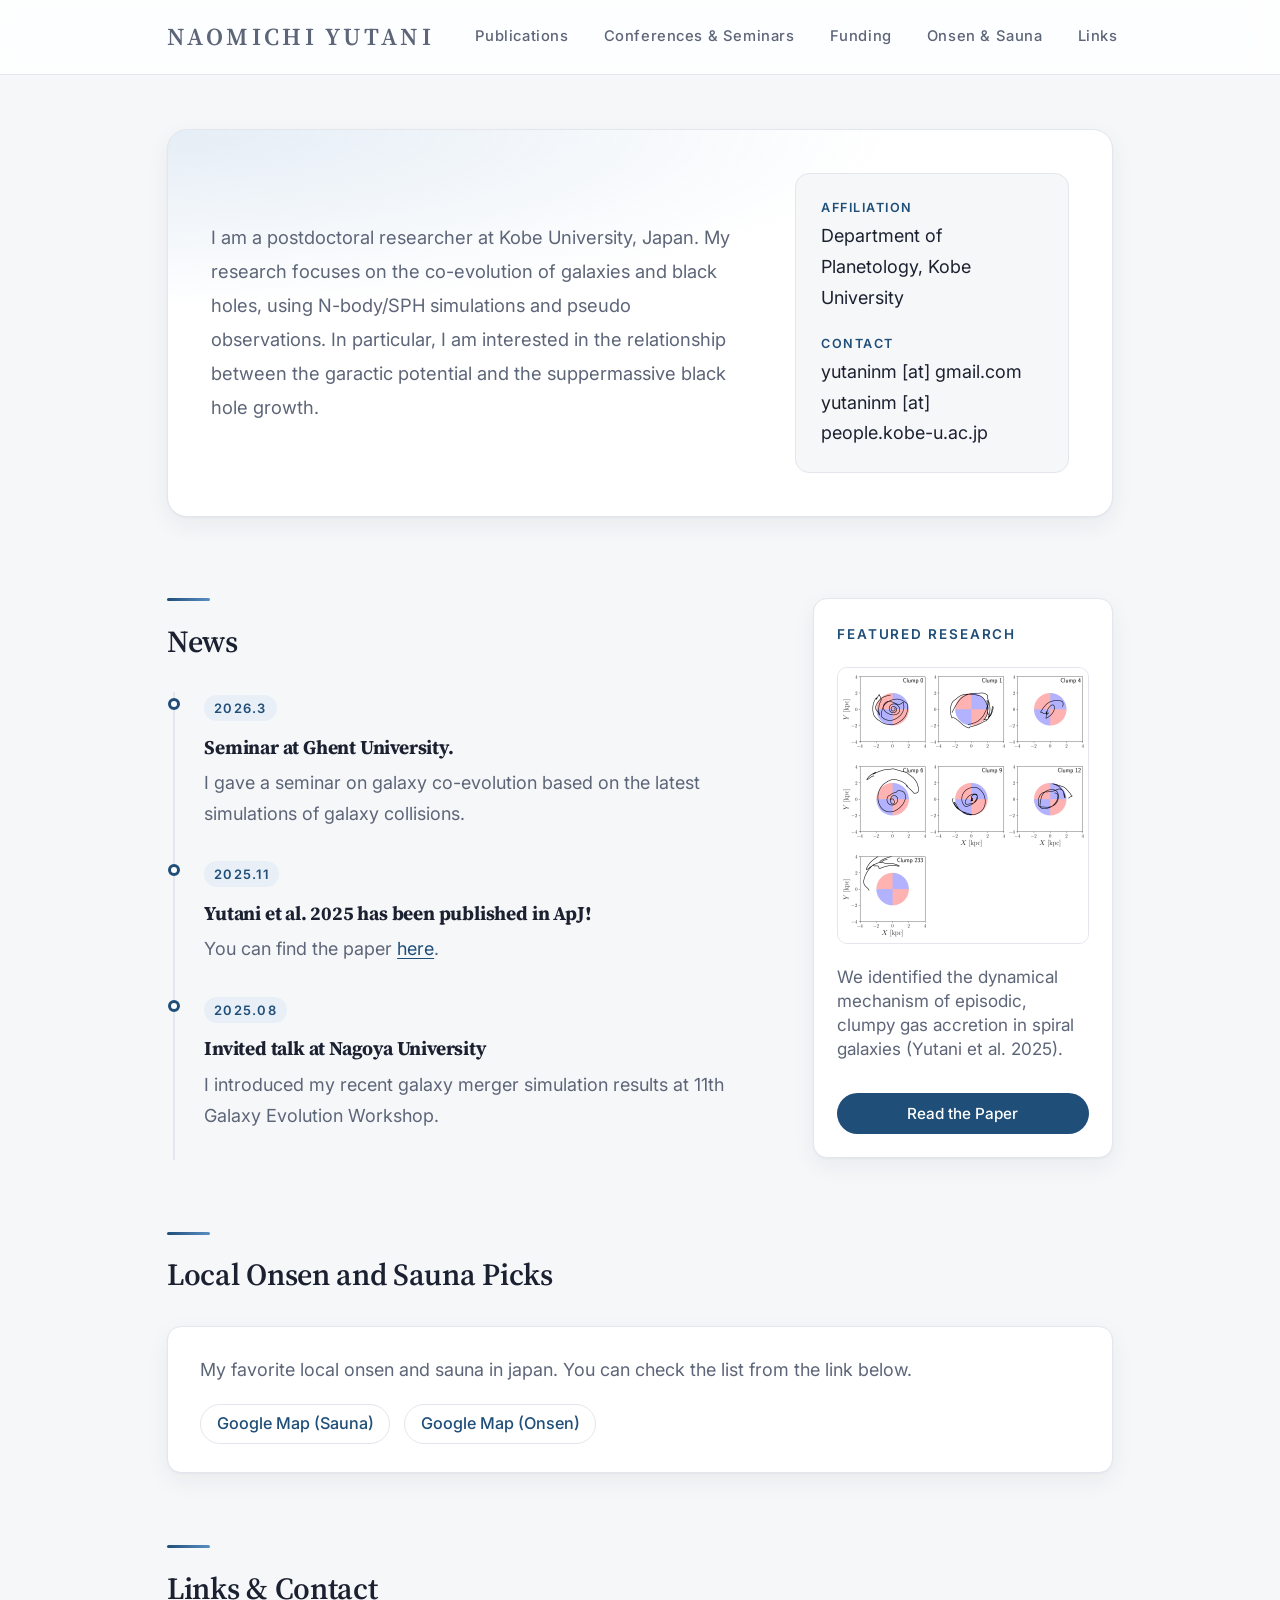
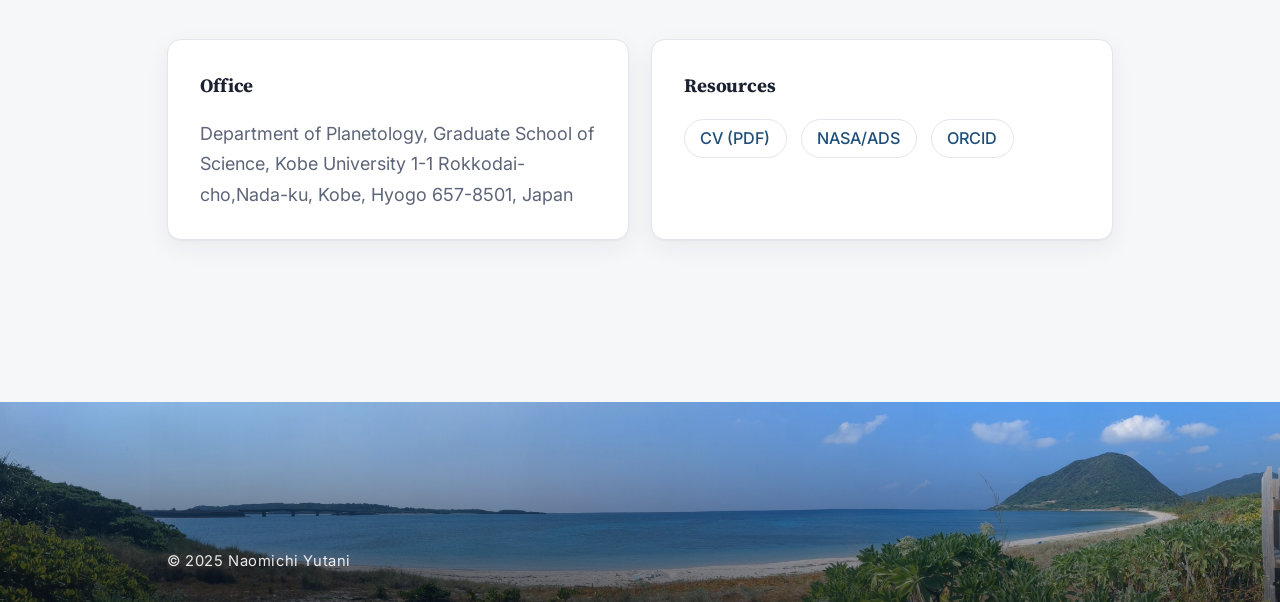
==== commit e5c30326: "minor update" ====
--- a/index.html
+++ b/index.html
@@ -594,14 +594,14 @@
           <p class="lead">
             I am a postdoctoral researcher at Kobe University, Japan. 
             My research focuses on the co-evolution of galaxies and black holes, using N-body/SPH simulations and pseudo observations.
-            In paticular, I am interested in the relationship between the garactic potential and the supper massive black hole growth.
+            In particular, I am interested in the relationship between the garactic potential and the suppermassive black hole growth.
           </p>
         </div>
         <!-- 右側の情報カード。所属・キーワード・連絡先をまとめています。 -->
         <aside class="hero-details">
           <div>
             <span class="label">Affiliation</span>
-            <span>神戸大学 理学部 惑星学科</span>
+            <span>Department of Planetology, Kobe University</span>
           </div>
           <div>
             <span class="label">Contact</span>
@@ -637,7 +637,7 @@
         <aside class="news-details">
           <h3>Featured Research</h3>
           <img src="Yutani25-clump-orbi.png" alt="Dynamical Mechanism of Episodic Gas Accretion">
-          <p>We found that the clumpy accretion mechanism in spiral galaxies (Yutani et al. 2025).</p>
+          <p>We identified the dynamical mechanism of episodic, clumpy gas accretion in spiral galaxies (Yutani et al. 2025).</p>
           <a href="https://ui.adsabs.harvard.edu/abs/2025ApJ...993...98Y/abstract" class="button">Read the Paper</a>
         </aside>
       </section>
@@ -646,7 +646,7 @@
         <h2>Local Onsen and Sauna Picks</h2>
         <div class="list-simple">
           <p>
-            My favolite local onsen and sauna in japan. You can check the list from the link below.
+            My favorite local onsen and sauna in japan. You can check the list from the link below.
           </p>
           <div class="links">
             <a href="https://maps.app.goo.gl/DtQVYrNTesRUhzyeA" target="_blank" rel="noopener">Google Map (Sauna)</a>
